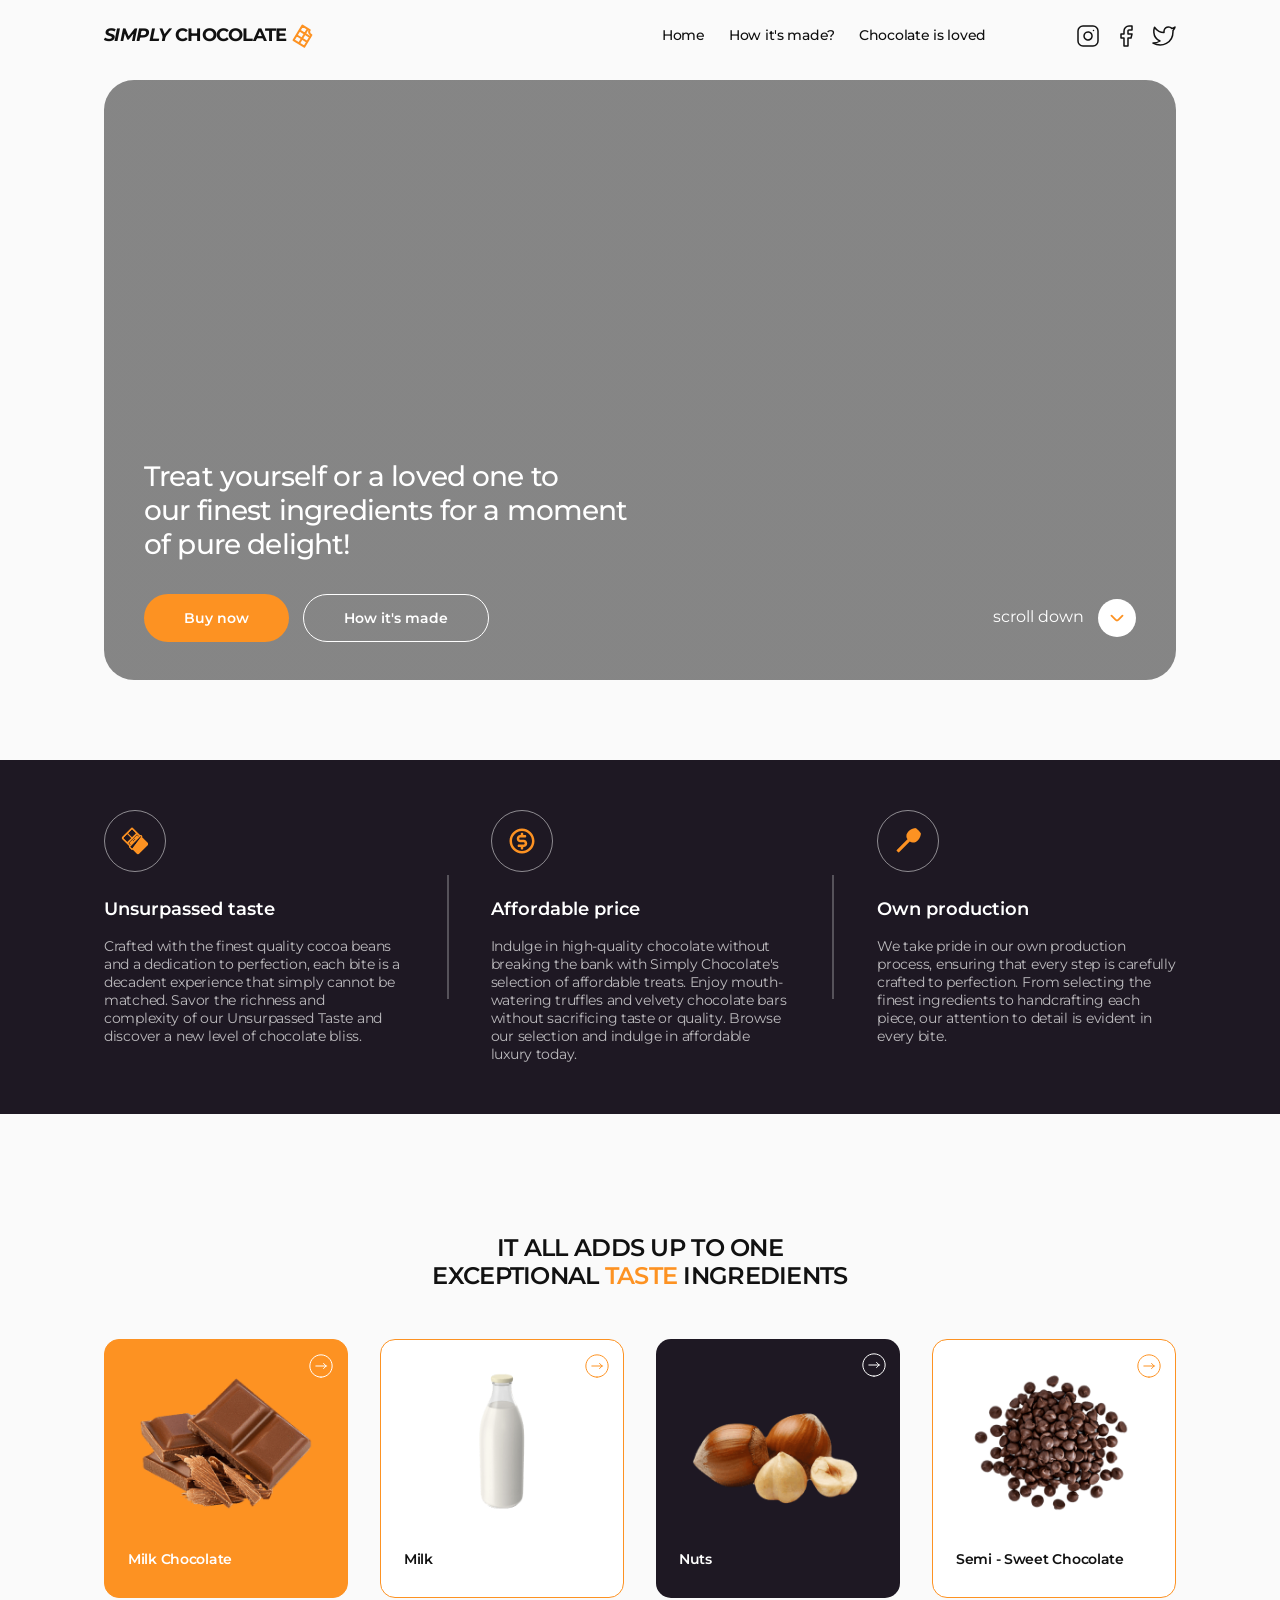
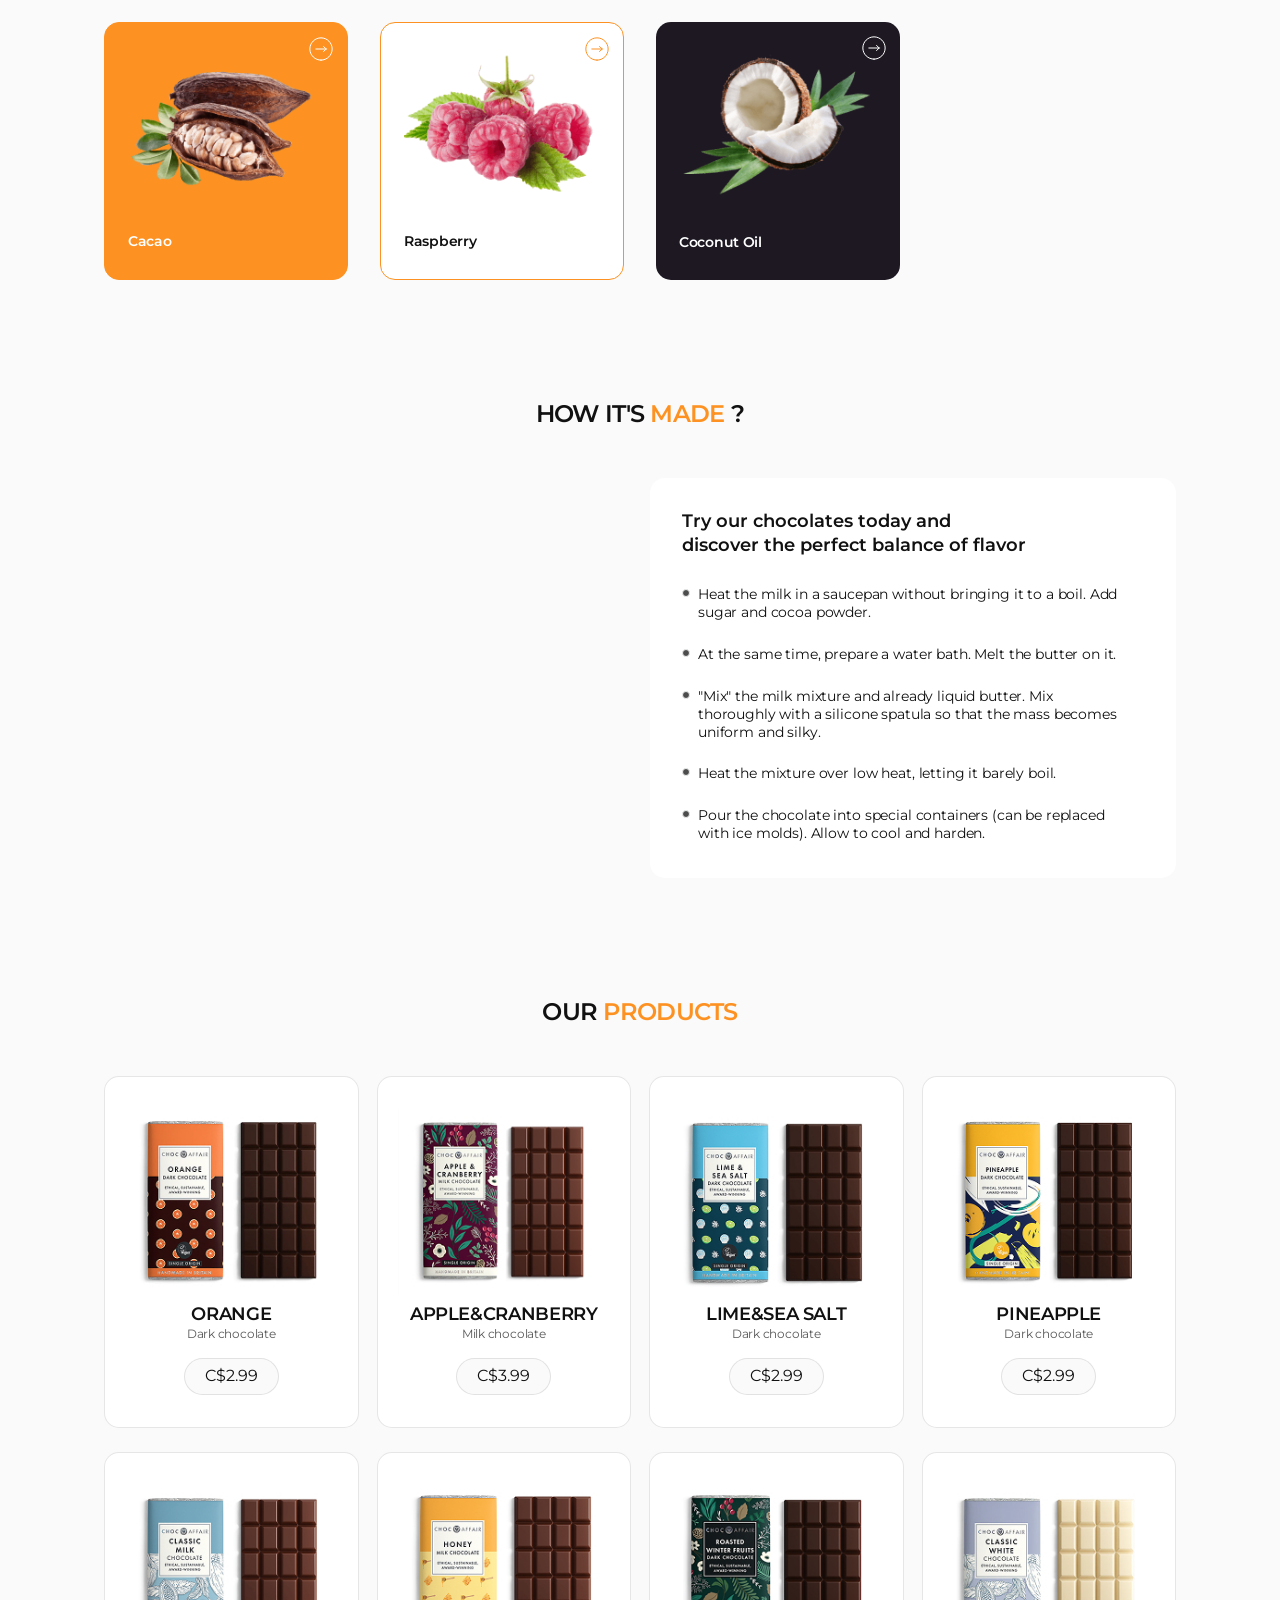
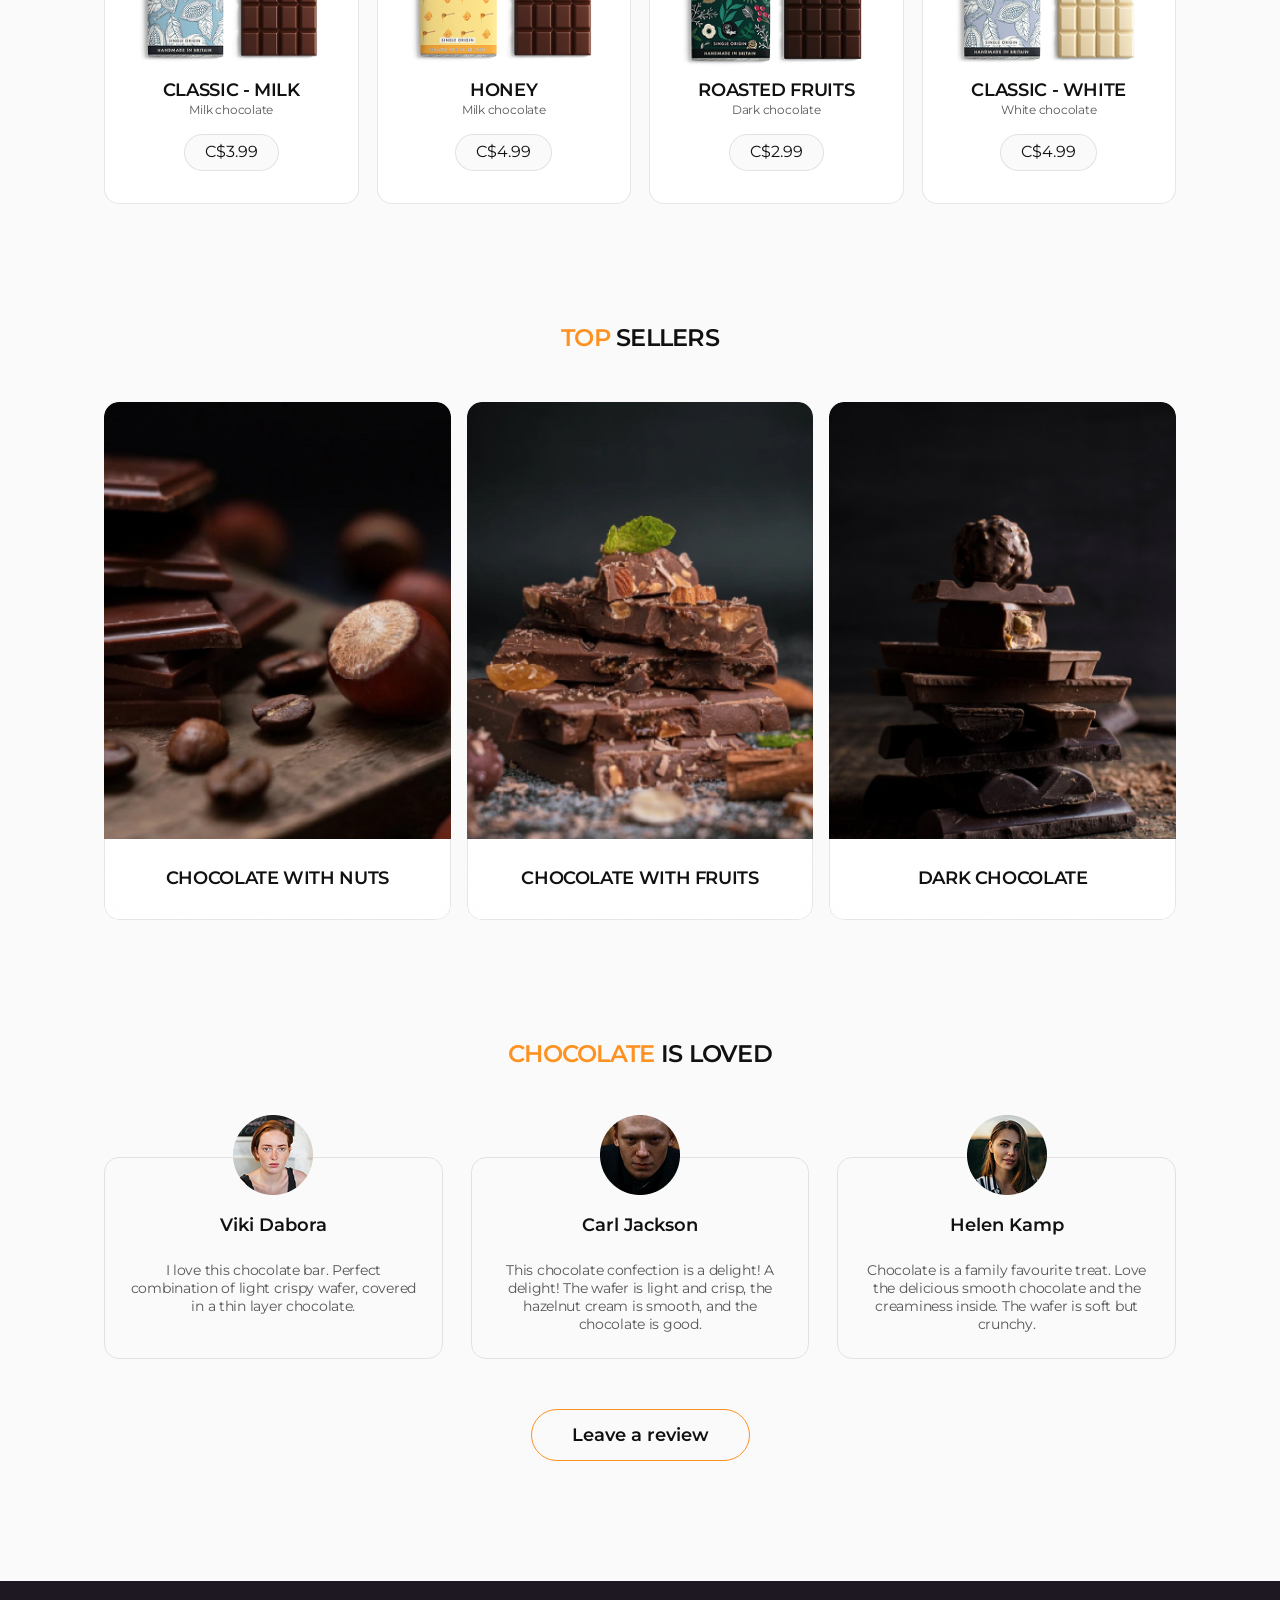
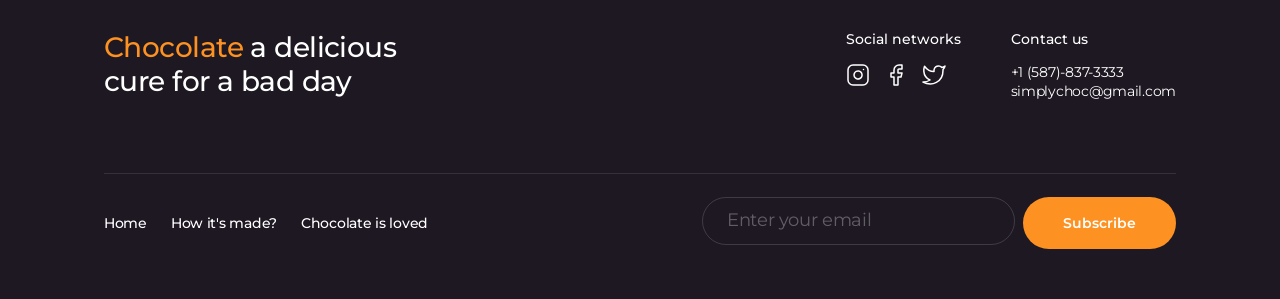
==== index.html @ 99c03823 "upd" ====
<!DOCTYPE html>
<html lang="en">
  <head>
    <meta charset="UTF-8" />
    <meta name="viewport" content="width=device-width, initial-scale=1.0" />
    <title>Simply Chocolate</title>

    <link rel="icon" href="./img/icons/logo.svg" />

    <!--? Google Fonts -->
    <link rel="preconnect" href="https://fonts.googleapis.com" />
    <link rel="preconnect" href="https://fonts.gstatic.com" crossorigin />
    <link
      href="https://fonts.googleapis.com/css2?family=Montserrat:ital,wght@0,100..900;1,100..900&display=swap"
      rel="stylesheet"
    />

    <!--? Modern Normalize -->
    <link
      rel="stylesheet"
      href="https://cdnjs.cloudflare.com/ajax/libs/modern-normalize/3.0.1/modern-normalize.min.css"
    />

    <!--? My Styles -->
    <link rel="stylesheet" href="./src/css/style.css" />
  </head>
  <body>
    <!--! HEADER SECTION -->
    <header class="page-header container">
      <a href="index.html" class="logo">
        <i>Simply</i> Chocolate
        <svg class="logo-icon">
          <use href="./src/img/icons/sprite.svg#icon-chocolate-logo"></use>
        </svg>
      </a>

      <div class="header-nav-container">
        <nav class="main-nav">
          <ul class="menu">
            <li class="menu-item">
              <a href="index.html">Home</a>
            </li>
            <li class="menu-item">
              <a href="#process">How it's made?</a>
            </li>
            <li class="menu-item">
              <a href="#chocolateIsLoved">Chocolate is loved</a>
            </li>
          </ul>
        </nav>

        <address>
          <ul class="social-media">
            <li>
              <a
                class="social-list-link"
                href="https://www.instagram.com/escbrk/"
                target="_blank"
              >
                <svg class="social-icon">
                  <use href="./src/img/icons/sprite.svg#icon-instagram"></use>
                </svg>
              </a>
            </li>
            <li>
              <a
                class="social-list-link"
                href="https://www.facebook.com/Escobrk"
                target="_blank"
              >
                <svg
                  class="social-icon"
                  aria-label="simply chocolate logo icon"
                >
                  <use href="./src/img/icons/sprite.svg#icon-facebook"></use>
                </svg>
              </a>
            </li>
            <li>
              <a class="social-list-link" href="#" target="_blank">
                <svg class="social-icon">
                  <use href="./src/img/icons/sprite.svg#icon-twitter"></use>
                </svg>
              </a>
            </li>
          </ul>
        </address>
      </div>
    </header>

    <main>
      <!--! HERO SECTION -->
      <section class="hero-section container">
        <div class="container">
          <h1 class="title">
            Treat yourself or a loved one to <br />
            our finest ingredients for a moment <br />
            of pure delight!
          </h1>

          <div class="btn-container">
            <div class="hero-btn-wrapper">
              <button type="button" class="hero-btn">Buy now</button>
              <a href="#process" class="hero-link-btn">How it's made</a>
            </div>

            <a href="#chocolateIsLoved" class="scroll-btn"
              >scroll down
              <svg class="hero-icon">
                <use href="./src/img/icons/sprite.svg#icon-arrow-down"></use>
              </svg>
            </a>
          </div>
        </div>
      </section>

      <!--! FEATURES SECTION -->
      <section class="features-section">
        <div class="container">
          <h2 class="visually-hidden">Our features</h2>

          <ul class="featured-list">
            <li class="features-item">
              <svg class="features-icon">
                <use href="./src/img/icons/sprite.svg#icon-chocolate-bar"></use>
              </svg>
              <h3 class="features-title">Unsurpassed taste</h3>
              <p class="features-text">
                Crafted with the finest quality cocoa beans and a dedication to
                perfection, each bite is a decadent experience that simply
                cannot be matched. Savor the richness and complexity of our
                Unsurpassed Taste and discover a new level of chocolate bliss.
              </p>
            </li>
            <li class="features-item">
              <svg class="features-icon">
                <use href="./src/img/icons/sprite.svg#icon-coin"></use>
              </svg>
              <h3 class="features-title">Affordable price</h3>
              <p class="features-text">
                Indulge in high-quality chocolate without breaking the bank with
                Simply Chocolate's selection of affordable treats. Enjoy
                mouth-watering truffles and velvety chocolate bars without
                sacrificing taste or quality. Browse our selection and indulge
                in affordable luxury today.
              </p>
            </li>
            <li class="features-item">
              <svg class="features-icon">
                <use href="./src/img/icons/sprite.svg#icon-spoon"></use>
              </svg>
              <h3 class="features-title">Own production</h3>
              <p class="features-text">
                We take pride in our own production process, ensuring that every
                step is carefully crafted to perfection. From selecting the
                finest ingredients to handcrafting each piece, our attention to
                detail is evident in every bite.
              </p>
            </li>
          </ul>
        </div>
      </section>

      <!--! INGREDIENTS SECTION -->
      <section class="ingredients-section container">
        <h2 class="ingredients-title section-title">
          It all adds up to one exceptional
          <span class="accent">taste</span>
          ingredients
        </h2>

        <ul class="ingredients-list">
          <li class="ingredients-item">
            <svg class="ingredients-icon">
              <use href="./src/img/icons/sprite.svg#icon-arrow"></use>
            </svg>
            <img
              class="ingredients-img"
              src="./src/img/ingrediends/milk-chocolate.png"
              alt="milk chocolate"
            />
            <h3 class="ingredients-list-title">Milk Chocolate</h3>

            <div class="ingredients-item-overlay">
              <h3 class="overlay-title">Milk Chocolate</h3>
              <ul class="overlay-list">
                <li class="overlay-item">chocolate</li>
                <li class="overlay-item">the benefits</li>
              </ul>
              <p class="overlay-text">
                Milk chocolate is a solid chocolate confectionery containing
                cocoa, sugar and milk. It is the most consumed type of
                chocolate. Chocolate was originally sold and consumed as a
                beverage in pre-Columbian times. Although four-fifths of all
                milk chocolate is sold in the United States and Europe.
              </p>
            </div>
          </li>
          <li class="ingredients-item">
            <svg class="ingredients-icon">
              <use href="./src/img/icons/sprite.svg#icon-arrow"></use>
            </svg>
            <img
              class="ingredients-img"
              src="./src/img/ingrediends/milk.png"
              alt="milk"
            />
            <h3 class="ingredients-list-title">Milk</h3>

            <div class="ingredients-item-overlay">
              <h3 class="overlay-title">Milk</h3>
              <ul class="overlay-list">
                <li class="overlay-item">milk</li>
                <li class="overlay-item">the benefits</li>
              </ul>
              <p class="overlay-text">
                Milk is a white liquid food produced by the mammary glands of
                mammals. It is the primary source of nutrition for young mammals
                (including breastfed human infants) before they are able to
                digest solid food.Early-lactation milk, which is called
                colostrum, contains antibodies that strengthen the immune
                system.
              </p>
            </div>
          </li>
          <li class="ingredients-item">
            <svg class="ingredients-icon">
              <use href="./src/img/icons/sprite.svg#icon-arrow"></use>
            </svg>
            <img
              class="ingredients-img"
              src="./src/img/ingrediends/nuts.png"
              alt="nuts"
            />
            <h3 class="ingredients-list-title">Nuts</h3>

            <div class="ingredients-item-overlay">
              <h3 class="overlay-title">Nuts</h3>
              <ul class="overlay-list">
                <li class="overlay-item">nuts</li>
                <li class="overlay-item">the benefits</li>
              </ul>
              <p class="overlay-text">
                Almonds, pistachios, and walnuts are some types of nuts that
                contain healthy nutrients. When eaten as part of a
                nutrient-dense diet, these 9 nuts may offer benefits such as
                reducing your risk of heart disease. They’re a good source of
                fiber, healthy fats, and plant protein. Plus, they’re great on
                their own.
              </p>
            </div>
          </li>
          <li class="ingredients-item">
            <svg class="ingredients-icon">
              <use href="./src/img/icons/sprite.svg#icon-arrow"></use>
            </svg>
            <img
              class="ingredients-img"
              src="./src/img/ingrediends/semi-sweet-chocolate.png"
              alt="semi-sweet chocolate"
            />
            <h3 class="ingredients-list-title">Semi - Sweet Chocolate</h3>

            <div class="ingredients-item-overlay">
              <h3 class="overlay-title">Semi - Sweet Chocolate</h3>
              <ul class="overlay-list">
                <li class="overlay-item">sweet chocolate</li>
                <li class="overlay-item">the benefits</li>
              </ul>
              <p class="overlay-text">
                Semi-sweet chocolate has a cocoa solid content of 35 to 65%. One
                of the best ways to gain an understanding of this type of
                chocolate is to compare it to a different type of chocolate.
                Semisweet is darker than milk chocolate. In a taste comparison,
                it has a slightly bitter taste whereas milk chocolate is sweeter
                and more mellow.
              </p>
            </div>
          </li>
          <li class="ingredients-item">
            <svg class="ingredients-icon">
              <use href="./src/img/icons/sprite.svg#icon-arrow"></use>
            </svg>
            <img
              class="ingredients-img"
              src="./src/img/ingrediends/cacao.png"
              alt="cacao"
            />
            <h3 class="ingredients-list-title">Cacao</h3>

            <div class="ingredients-item-overlay">
              <h3 class="overlay-title">Cacao</h3>
              <ul class="overlay-list">
                <li class="overlay-item">cacao</li>
                <li class="overlay-item">the benefits</li>
              </ul>
              <p class="overlay-text">
                Cocoa is a natural product obtained from the fruits of the cocoa
                tree (Theobroma cacao). This tropical fruit contains beans, from
                which cocoa mass, cocoa powder and chocolate are made. The
                history of the use of cocoa goes back to ancient times. Already
                in ancient Mesoamerica, the Mayan and Aztec civilizations used
                cocoa in their culture and rituals
              </p>
            </div>
          </li>
          <li class="ingredients-item">
            <svg class="ingredients-icon">
              <use href="./src/img/icons/sprite.svg#icon-arrow"></use>
            </svg>
            <img
              class="ingredients-img"
              src="./src/img/ingrediends/raspberry.png"
              alt="raspberry"
            />
            <h3 class="ingredients-list-title">Raspberry</h3>

            <div class="ingredients-item-overlay">
              <h3 class="overlay-title">Raspberry</h3>
              <ul class="overlay-list">
                <li class="overlay-item">raspberry</li>
                <li class="overlay-item">the benefits</li>
              </ul>
              <p class="overlay-text">
                Raspberry is a tasty and aromatic berry plant that is popular
                all over the world. It belongs to the pink family and grows in
                many regions, including North America, Europe and Asia.
                Raspberries have many varieties and color variations, from red
                to yellow and black.
              </p>
            </div>
          </li>
          <li class="ingredients-item">
            <svg class="ingredients-icon">
              <use href="./src/img/icons/sprite.svg#icon-arrow"></use>
            </svg>
            <img
              class="ingredients-img"
              src="./src/img/ingrediends/coconut-oil.png"
              alt="coconut oil"
            />
            <h3 class="ingredients-list-title">Coconut Oil</h3>

            <div class="ingredients-item-overlay">
              <h3 class="overlay-title">Coconut Oil</h3>
              <ul class="overlay-list">
                <li class="overlay-item">coconut oil</li>
                <li class="overlay-item">the benefits</li>
              </ul>
              <p class="overlay-text">
                Coconut oil is a vegetable oil obtained from the pulp of the
                fruit of the coconut palm (Cocos nucifera). It is widely used in
                cooking, cosmetics and medicine, thanks to its numerous useful
                properties. Coconut oil is a source of saturated fats,
                especially medium-chain fatty acids, such as lauric acid.
              </p>
            </div>
          </li>
        </ul>
      </section>

      <!--! PROCESS SECTION -->
      <section id="process" class="process-section container">
        <h2 class="section-title">
          How it's
          <span class="accent">made</span>
          ?
        </h2>

        <div class="wrapper">
          <iframe
            class="wrapper-element"
            src="https://www.youtube.com/embed/hamUrh8dl7o?si=6hHMDr9dNvWp190o"
            title="YouTube video player"
            frameborder="0"
            allow="accelerometer; autoplay; clipboard-write; encrypted-media; gyroscope; picture-in-picture; web-share"
            referrerpolicy="strict-origin-when-cross-origin"
            allowfullscreen
          ></iframe>
          <div class="wrapper-element">
            <h3 class="wrapper-title">
              Try our chocolates today and discover the perfect balance of
              flavor
            </h3>

            <ul class="wrapper-list">
              <li class="wrapper-item">
                Heat the milk in a saucepan without bringing it to a boil. Add
                sugar and cocoa powder.
              </li>
              <li class="wrapper-item">
                At the same time, prepare a water bath. Melt the butter on it.
              </li>
              <li class="wrapper-item">
                "Mix" the milk mixture and already liquid butter. Mix thoroughly
                with a silicone spatula so that the mass becomes uniform and
                silky.
              </li>
              <li class="wrapper-item">
                Heat the mixture over low heat, letting it barely boil.
              </li>
              <li class="wrapper-item">
                Pour the chocolate into special containers (can be replaced with
                ice molds). Allow to cool and harden.
              </li>
            </ul>
          </div>
        </div>
      </section>

      <!--! PRODUCTS SECTION -->
      <section class="products-section container">
        <h2 class="section-title">
          Our
          <span class="accent">products</span>
        </h2>

        <ul class="products-list">
          <li class="products-item">
            <img
              loading="lazy"
              src="./src/img/products/orange.jpg"
              alt="Orange"
              class="products-img"
            />
            <h3 class="products-title">Orange</h3>
            <span>Dark chocolate</span>
            <p class="products-price">C&dollar;2.99</p>
          </li>
          <li class="products-item">
            <img
              loading="lazy"
              src="./src/img/products/apple-cranberry.jpg"
              alt="Apple&Cranberry"
              class="products-img"
            />
            <h3 class="products-title">Apple&Cranberry</h3>
            <span>Milk chocolate</span>
            <p class="products-price">C&dollar;3.99</p>
          </li>
          <li class="products-item">
            <img
              loading="lazy"
              src="./src/img/products/lime-sea-salt.jpg"
              alt="Lime&Sea Salt"
              class="products-img"
            />
            <h3 class="products-title">Lime&Sea Salt</h3>
            <span>Dark chocolate</span>
            <p class="products-price">C&dollar;2.99</p>
          </li>
          <li class="products-item">
            <img
              loading="lazy"
              src="./src/img/products/pineapple.jpg"
              alt="Pineapple"
              class="products-img"
            />
            <h3 class="products-title">Pineapple</h3>
            <span>Dark chocolate</span>
            <p class="products-price">C&dollar;2.99</p>
          </li>
          <li class="products-item">
            <img
              loading="lazy"
              src="./src/img/products/classic-milk.jpg"
              alt="Classic - Milk"
              class="products-img"
            />
            <h3 class="products-title">Classic - Milk</h3>
            <span>Milk chocolate</span>
            <p class="products-price">C&dollar;3.99</p>
          </li>
          <li class="products-item">
            <img
              loading="lazy"
              src="./src/img/products/honey.jpg"
              alt="Honey"
              class="products-img"
            />
            <h3 class="products-title">Honey</h3>
            <span>Milk chocolate</span>
            <p class="products-price">C&dollar;4.99</p>
          </li>
          <li class="products-item">
            <img
              loading="lazy"
              src="./src/img/products/roasted-fruits.jpg"
              alt="Roasted Fruits"
              class="products-img"
            />
            <h3 class="products-title">Roasted Fruits</h3>
            <span>Dark chocolate</span>
            <p class="products-price">C&dollar;2.99</p>
          </li>
          <li class="products-item">
            <img
              loading="lazy"
              src="./src/img/products/classic-white.jpg"
              alt="Classic - White"
              class="products-img"
            />
            <h3 class="products-title">Classic - White</h3>
            <span>White chocolate</span>
            <p class="products-price">C&dollar;4.99</p>
          </li>
        </ul>
      </section>

      <!--! SELLERS SECTION -->
      <section class="sellers-section container">
        <h2 class="section-title"><span class="accent">Top</span> Sellers</h2>

        <ul class="sellers-list">
          <li class="sellers-item">
            <div class="sellers-img-wrapper">
              <img
                loading="lazy"
                src="./src/img/top_sellers/chocolate_with_nuts.jpg"
                alt=""
                class="sellers-img"
              />
              <p class="sellers-description">
                Chocolate with nuts is a delectable combination that brings
                together the smoothness of chocolate and the crunchiness of
                nuts. Whether it's milk chocolate, dark chocolate, or white
                chocolate, the addition of nuts adds a whole new dimension of
                flavor and texture.
              </p>
            </div>
            <h3 class="sellers-title">Chocolate with nuts</h3>
          </li>
          <li class="sellers-item">
            <div class="sellers-img-wrapper">
              <img
                loading="lazy"
                src="./src/img/top_sellers/chocolate_with_fruits.jpg"
                alt=""
                class="sellers-img"
              />
              <p class="sellers-description">
                Chocolate with fruit is an unbeatable combination of two of the
                tastiest things in the world. This dessert combines delicate and
                aromatic chocolate with fresh and juicy fruits, creating a true
                poetry of taste.
              </p>
            </div>
            <h3 class="sellers-title">Chocolate with fruits</h3>
          </li>
          <li class="sellers-item">
            <div class="sellers-img-wrapper">
              <img
                loading="lazy"
                src="./src/img/top_sellers/dark_chocolate.jpg"
                alt=""
                class="sellers-img"
              />
              <p class="sellers-description">
                Dark chocolate is a rich and indulgent treat that is beloved by
                many chocolate enthusiasts. It is made from cocoa beans, which
                are roasted, ground, and then processed to produce chocolate
                liquor. Dark chocolate contains a higher percentage of cocoa
                solids compared to milk chocolate.
              </p>
            </div>
            <h3 class="sellers-title">Dark chocolate</h3>
          </li>
        </ul>
      </section>

      <!--! COMMENTS SECTION -->
      <section id="chocolateIsLoved" class="container">
        <h2 class="section-title">
          <span class="accent">chocolate</span>
          is loved
        </h2>

        <ul class="comments-list">
          <li class="comments-item">
            <img
              class="comments-photo"
              src="./src/img/employees/viki.png"
              alt="Viki Dabora"
            />
            <h3 class="comments-title">Viki Dabora</h3>
            <p class="comments-text">
              I love this chocolate bar. Perfect combination of light crispy
              wafer, covered in a thin layer chocolate.
            </p>
          </li>
          <li class="comments-item">
            <img
              class="comments-photo"
              src="./src/img/employees/carl.png"
              alt="Carl"
            />
            <h3 class="comments-title">Carl Jackson</h3>
            <p class="comments-text">
              This chocolate confection is a delight! A delight! The wafer is
              light and crisp, the hazelnut cream is smooth, and the chocolate
              is good.
            </p>
          </li>
          <li class="comments-item">
            <img
              class="comments-photo"
              src="./src/img/employees/helen.png"
              alt="Helen"
            />
            <h3 class="comments-title">Helen Kamp</h3>
            <p class="comments-text">
              Chocolate is a family favourite treat. Love the delicious smooth
              chocolate and the creaminess inside. The wafer is soft but
              crunchy.
            </p>
          </li>
        </ul>

        <button type="button" class="comments-btn">Leave a review</button>
      </section>
    </main>

    <!--! FOOTER -->
    <footer>
      <div class="container">
        <div class="footer-info">
          <h2 class="footer-title">
            <span class="accent">Chocolate</span>
            a delicious cure for a bad day
          </h2>

          <div class="footer-social">
            <div>
              <h3 class="footer-subtitle">Social networks</h3>
              <ul class="footer-list">
                <li class="footer-item">
                  <a
                    href="https://www.instagram.com/escbrk/"
                    target="_blank"
                    class="social-list-link"
                  >
                    <svg class="social-icon">
                      <use
                        href="./src/img/icons/sprite.svg#icon-instagram"
                      ></use>
                    </svg>
                  </a>
                </li>
                <li class="footer-item">
                  <a
                    href="https://www.facebook.com/Escobrk"
                    target="_blank"
                    class="social-list-link"
                  >
                    <svg class="social-icon">
                      <use
                        href="./src/img/icons/sprite.svg#icon-facebook"
                      ></use>
                    </svg>
                  </a>
                </li>
                <li class="footer-item">
                  <a href="#" target="_blank" class="social-list-link">
                    <svg class="social-icon">
                      <use href="./src/img/icons/sprite.svg#icon-twitter"></use>
                    </svg>
                  </a>
                </li>
              </ul>
            </div>

            <div>
              <h3 class="footer-subtitle">Contact us</h3>
              <address>
                <ul class="contact-list">
                  <li class="contact-item">
                    <a class="contact-link" href="tel:+15878373333">+1 (587)-837-3333</a>
                  </li>
                  <li class="contact-item">
                    <a class="contact-link" href="mailto:simplychoc@gmail.com"
                      >simplychoc@gmail.com</a
                    >
                  </li>
                </ul>
              </address>
            </div>
          </div>
        </div>

        <div class="footer-nav">
          <nav>
            <ul class="footer-nav-list">
              <li>
                <a class="footer-nav-link" href="/">Home</a>
              </li>
              <li>
                <a class="footer-nav-link" href="#process">How it's made?</a>
              </li>
              <li>
                <a class="footer-nav-link" href="#chocolateIsLoved">Chocolate is loved</a>
              </li>
            </ul>
          </nav>

          <form class="footer-form">
            <label for="footer-email">
              <input
                class="footer-input"
                type="email"
                id="footer-email"
                placeholder="Enter your email"
              />
            </label>
            <button class="form-btn" type="button">Subscribe</button>
          </form>
        </div>
      </div>
    </footer>

    <div class="modal-overlay">
      <div class="modal">
        <button
          type="button"
          class="modal-close-btn"
          aria-label="modal close button"
        >
          <svg width="28" height="28">
            <use href="./src/img/icons/sprite.svg#icon-x-close"></use>
          </svg>
        </button>

        <h2 class="modal-title">
          Leave a review about <span class="accent">our chocolate</span>
        </h2>

        <form class="review-form">
          <div class="form-input-wrapper">
            <label class="modal-form-label" for="name">Name</label>
            <input
              type="text"
              id="name"
              required
              placeholder="Mike Jackson"
              class="modal-form-input"
            />
            <svg class="form-input-icon">
              <use href="./src/img/icons/sprite.svg#icon-user"></use>
            </svg>
          </div>

          <div class="form-input-wrapper">
            <label class="modal-form-label" for="email">Email</label>

            <input
              type="email"
              id="email"
              required
              placeholder="example@mail.com"
              class="modal-form-input"
            />
            <svg class="form-input-icon">
              <use href="./src/img/icons/sprite.svg#icon-mail"></use>
            </svg>
          </div>

          <div class="form-input-wrapper">
            <label class="modal-form-label" for="phone_number"
              >Phone number</label
            >
            <input
              type="tel"
              id="phone_number"
              required
              pattern="[0-9]{3}[0-9]{3}[0-9]{4}"
              placeholder="123-456-7890"
              class="modal-form-input"
            />
            <svg class="form-input-icon">
              <use href="./src/img/icons/sprite.svg#icon-phone"></use>
            </svg>
          </div>

          <label class="modal-form-label" for="review">Comment</label>
          <textarea
            class="modal-form-textarea"
            name="review"
            id="review"
            placeholder="Enter text"
          ></textarea>

          <div class="checkbox-wrapper">
            <input
              type="checkbox"
              name="policy"
              id="policy"
              class="modal-form-input policy-checkbox"
              required
            />
            <label for="policy" class="custom-checkbox modal-form-label"
              >I accept the terms and conditions of the
              <a href="#" class="accent">Privacy Policy</a></label
            >
          </div>

          <button type="submit" class="send-form-btn">Send</button>
        </form>
      </div>
    </div>

    <script src="./script.js"></script>
  </body>
</html>
---- src/css/style.css ----
@import url(./variables.css);
@import url(./base.css);
@import url(./header.css);
@import url(./hero.css);
@import url(./feature.css);
@import url(./ingredients.css);
@import url(./process.css);
@import url(./products.css);
@import url(./sellers.css);
@import url(./comments.css);
@import url(./footer.css);
@import url(./modal.css);
@import url(./modal-form.css);
@import url(./hover_focus.css);
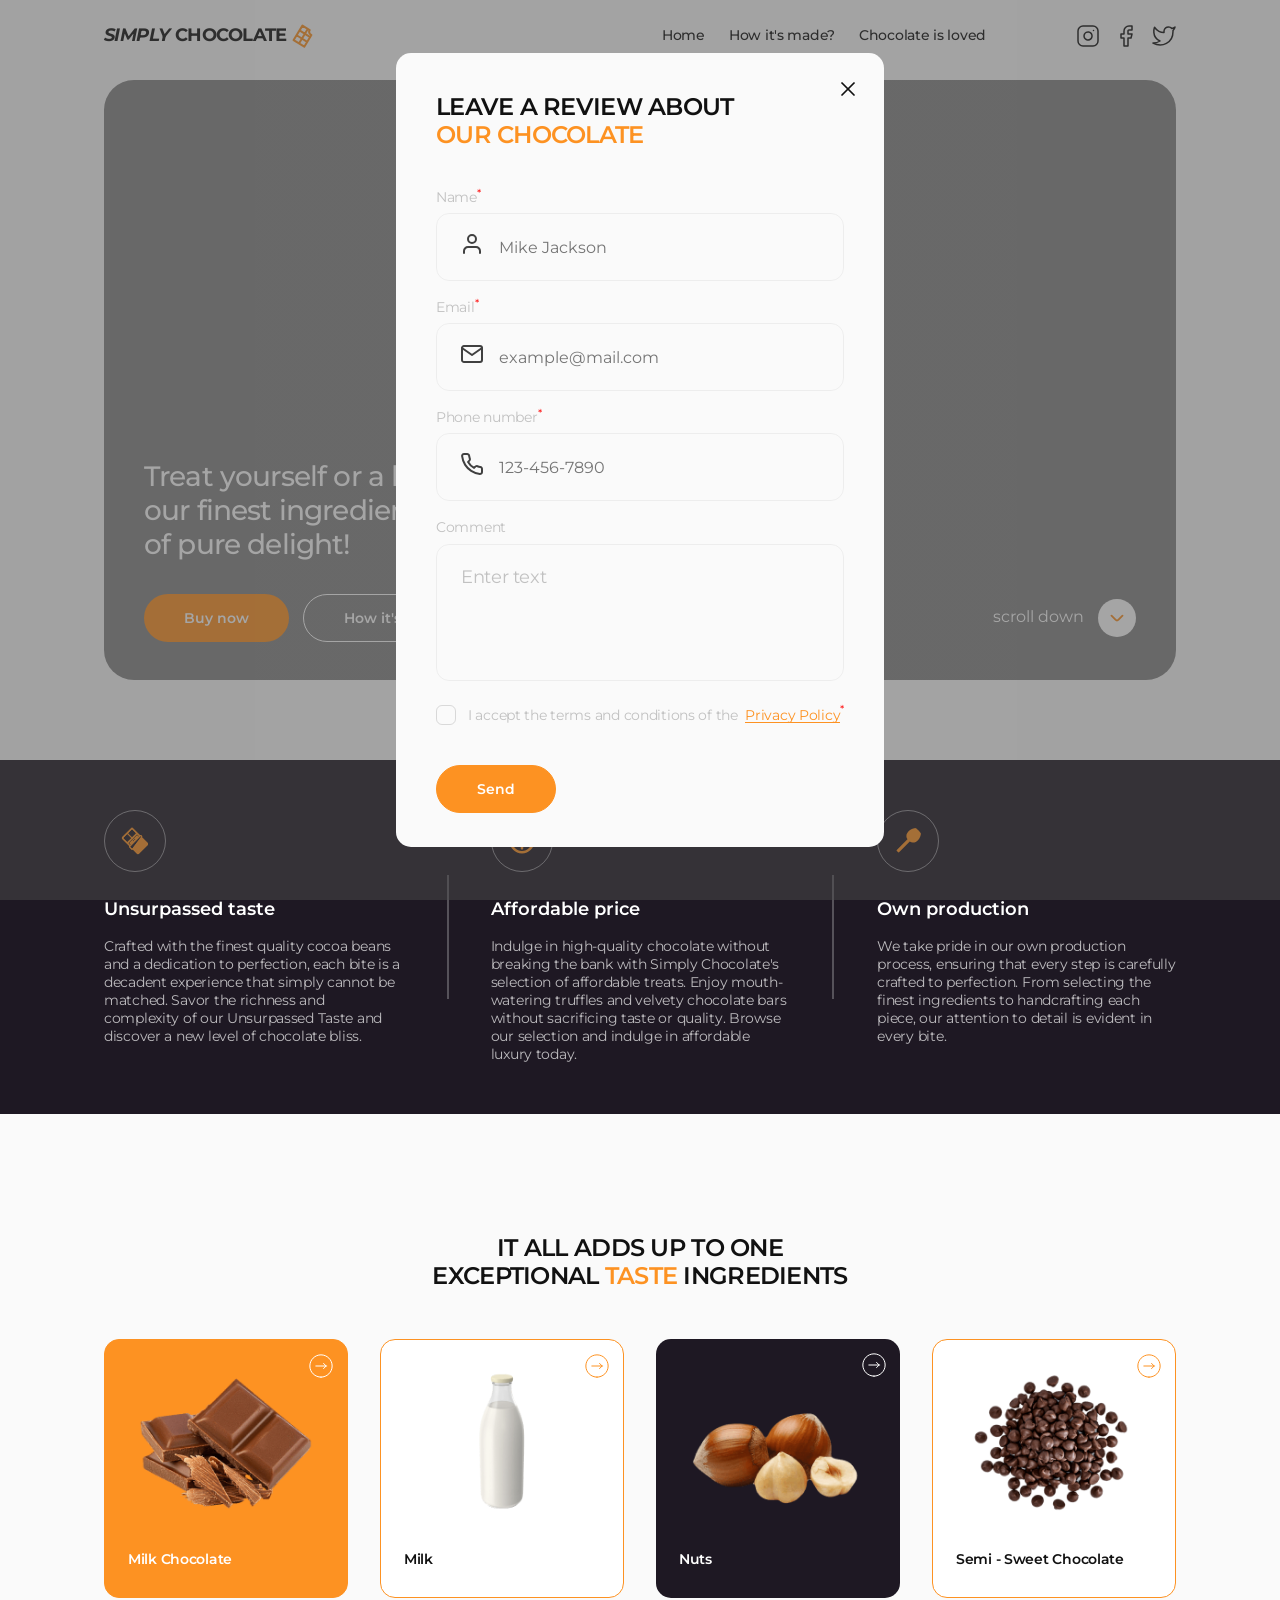
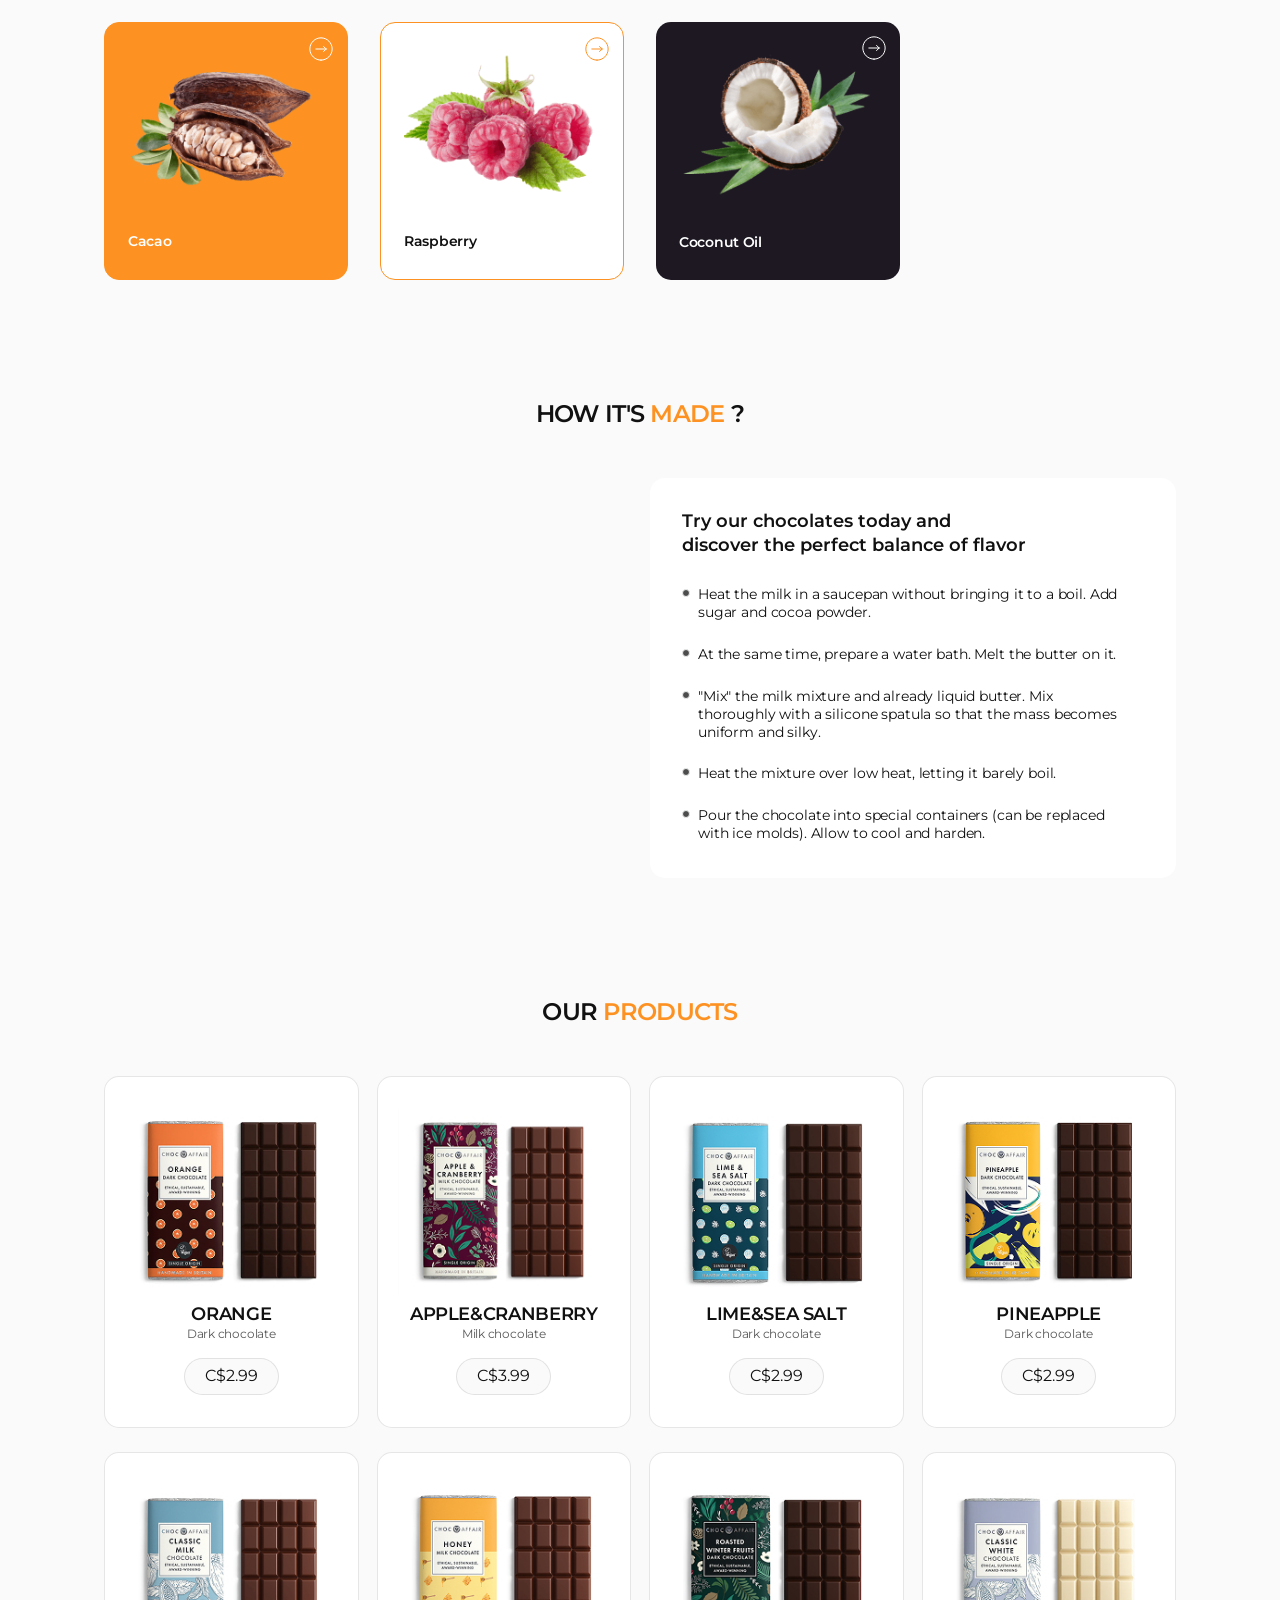
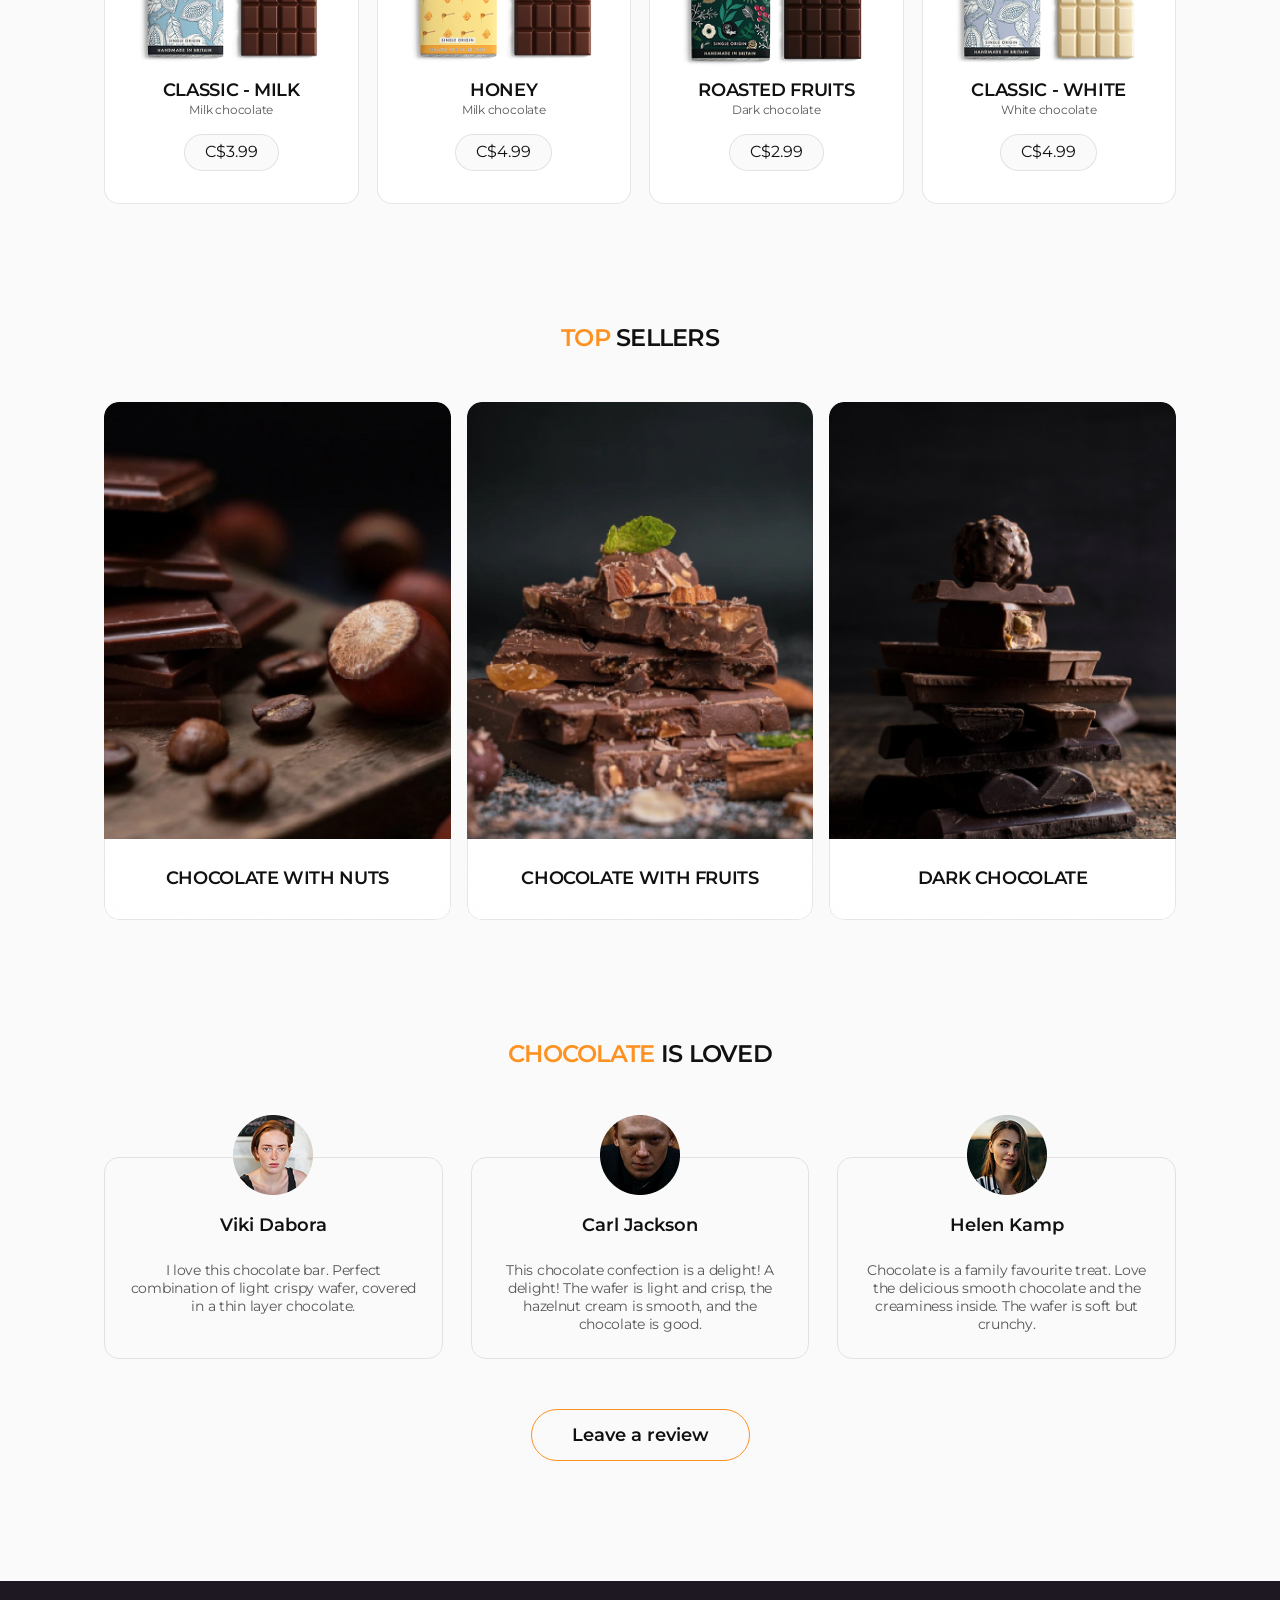
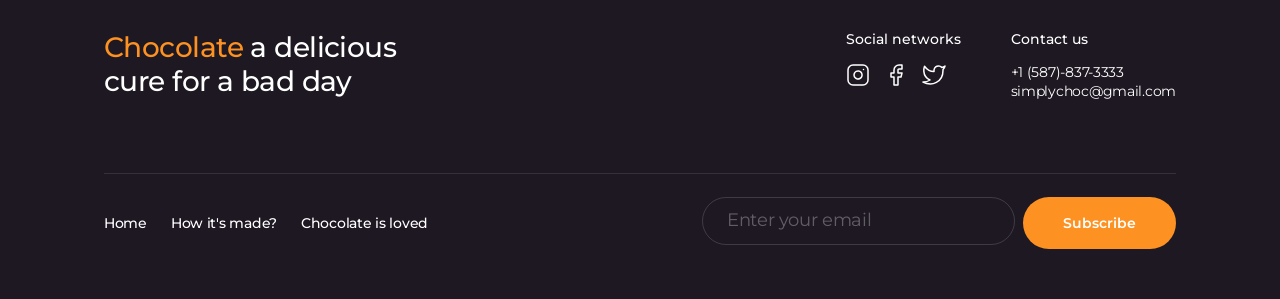
==== commit f3d07105: "upd" ====
--- a/index.html
+++ b/index.html
@@ -674,7 +674,9 @@
               <address>
                 <ul class="contact-list">
                   <li class="contact-item">
-                    <a class="contact-link" href="tel:+15878373333">+1 (587)-837-3333</a>
+                    <a class="contact-link" href="tel:+15878373333"
+                      >+1 (587)-837-3333</a
+                    >
                   </li>
                   <li class="contact-item">
                     <a class="contact-link" href="mailto:simplychoc@gmail.com"
@@ -697,7 +699,9 @@
                 <a class="footer-nav-link" href="#process">How it's made?</a>
               </li>
               <li>
-                <a class="footer-nav-link" href="#chocolateIsLoved">Chocolate is loved</a>
+                <a class="footer-nav-link" href="#chocolateIsLoved"
+                  >Chocolate is loved</a
+                >
               </li>
             </ul>
           </nav>
@@ -717,7 +721,7 @@
       </div>
     </footer>
 
-    <div class="modal-overlay">
+    <div class="modal-overlay is-open">
       <div class="modal">
         <button
           type="button"
@@ -729,76 +733,97 @@
           </svg>
         </button>
 
-        <h2 class="modal-title">
+        <p class="modal-title">
           Leave a review about <span class="accent">our chocolate</span>
-        </h2>
+        </p>
 
         <form class="review-form">
           <div class="form-input-wrapper">
-            <label class="modal-form-label" for="name">Name</label>
-            <input
-              type="text"
-              id="name"
-              required
-              placeholder="Mike Jackson"
-              class="modal-form-input"
-            />
-            <svg class="form-input-icon">
-              <use href="./src/img/icons/sprite.svg#icon-user"></use>
-            </svg>
+            <label class="modal-form-label" for="user_name"
+              >Name<sup class="required">*</sup></label
+            >
+            <div class="input-wrapper">
+              <input
+                class="modal-form-input"
+                type="text"
+                name="user_name"
+                id="user_name"
+                pattern="[a-zA-Z]+"
+                required
+                placeholder="Mike Jackson"
+              />
+              <svg class="form-input-icon">
+                <use href="./src/img/icons/sprite.svg#icon-user"></use>
+              </svg>
+            </div>
           </div>
 
           <div class="form-input-wrapper">
-            <label class="modal-form-label" for="email">Email</label>
-
-            <input
-              type="email"
-              id="email"
-              required
-              placeholder="example@mail.com"
-              class="modal-form-input"
-            />
-            <svg class="form-input-icon">
-              <use href="./src/img/icons/sprite.svg#icon-mail"></use>
-            </svg>
+            <label class="modal-form-label" for="user_email"
+              >Email<sup class="required">*</sup></label
+            >
+
+            <div class="input-wrapper">
+              <input
+                class="modal-form-input"
+                type="email"
+                name="user_email"
+                id="user_email"
+                required
+                placeholder="example@mail.com"
+              />
+              <svg class="form-input-icon">
+                <use href="./src/img/icons/sprite.svg#icon-mail"></use>
+              </svg>
+            </div>
           </div>
 
           <div class="form-input-wrapper">
-            <label class="modal-form-label" for="phone_number"
-              >Phone number</label
+            <label class="modal-form-label" for="user_phone_number"
+              >Phone number<sup class="required">*</sup></label
             >
-            <input
-              type="tel"
-              id="phone_number"
-              required
-              pattern="[0-9]{3}[0-9]{3}[0-9]{4}"
-              placeholder="123-456-7890"
-              class="modal-form-input"
-            />
-            <svg class="form-input-icon">
-              <use href="./src/img/icons/sprite.svg#icon-phone"></use>
-            </svg>
+            <div class="input-wrapper">
+              <input
+                type="tel"
+                name="user_phone_number"
+                id="user_phone_number"
+                required
+                pattern="[0-9]{3}-[0-9]{3}-[0-9]{4}"
+                title="123-456-7890"
+                placeholder="123-456-7890"
+                class="modal-form-input"
+              />
+              <svg class="form-input-icon">
+                <use href="./src/img/icons/sprite.svg#icon-phone"></use>
+              </svg>
+            </div>
           </div>
 
-          <label class="modal-form-label" for="review">Comment</label>
-          <textarea
-            class="modal-form-textarea"
-            name="review"
-            id="review"
-            placeholder="Enter text"
-          ></textarea>
+          <div class="form-input-wrapper">
+            <label class="modal-form-label" for="user_comment">Comment</label>
+            <textarea
+              class="modal-form-textarea"
+              name="user_comment"
+              id="user_comment"
+              placeholder="Enter text"
+            ></textarea>
+          </div>
 
           <div class="checkbox-wrapper">
             <input
               type="checkbox"
-              name="policy"
-              id="policy"
-              class="modal-form-input policy-checkbox"
+              name="privacy_policy"
+              id="privacy_policy"
+              class="policy-checkbox-input"
               required
-            />
-            <label for="policy" class="custom-checkbox modal-form-label"
-              >I accept the terms and conditions of the
-              <a href="#" class="accent">Privacy Policy</a></label
+              value="true"
+            />
+            <label for="privacy_policy" class="custom-checkbox modal-form-label"
+              >I accept the terms and conditions of the &nbsp;<a
+                href="#"
+                class="accent"
+                >Privacy Policy</a
+              ><sup class="required">*</sup></label
             >
           </div>
 
--- a/src/css/style.css
+++ b/src/css/style.css
@@ -1,14 +1 @@
-@import url(./variables.css);
-@import url(./base.css);
-@import url(./header.css);
-@import url(./hero.css);
-@import url(./feature.css);
-@import url(./ingredients.css);
-@import url(./process.css);
-@import url(./products.css);
-@import url(./sellers.css);
-@import url(./comments.css);
-@import url(./footer.css);
-@import url(./modal.css);
-@import url(./modal-form.css);
-@import url(./hover_focus.css);+@import url(./variables.css);@import url(./base.css);@import url(./header.css);@import url(./hero.css);@import url(./feature.css);@import url(./ingredients.css);@import url(./process.css);@import url(./products.css);@import url(./sellers.css);@import url(./comments.css);@import url(./footer.css);@import url(./modal.css);@import url(./modal-form.css);@import url(./hover_focus.css);
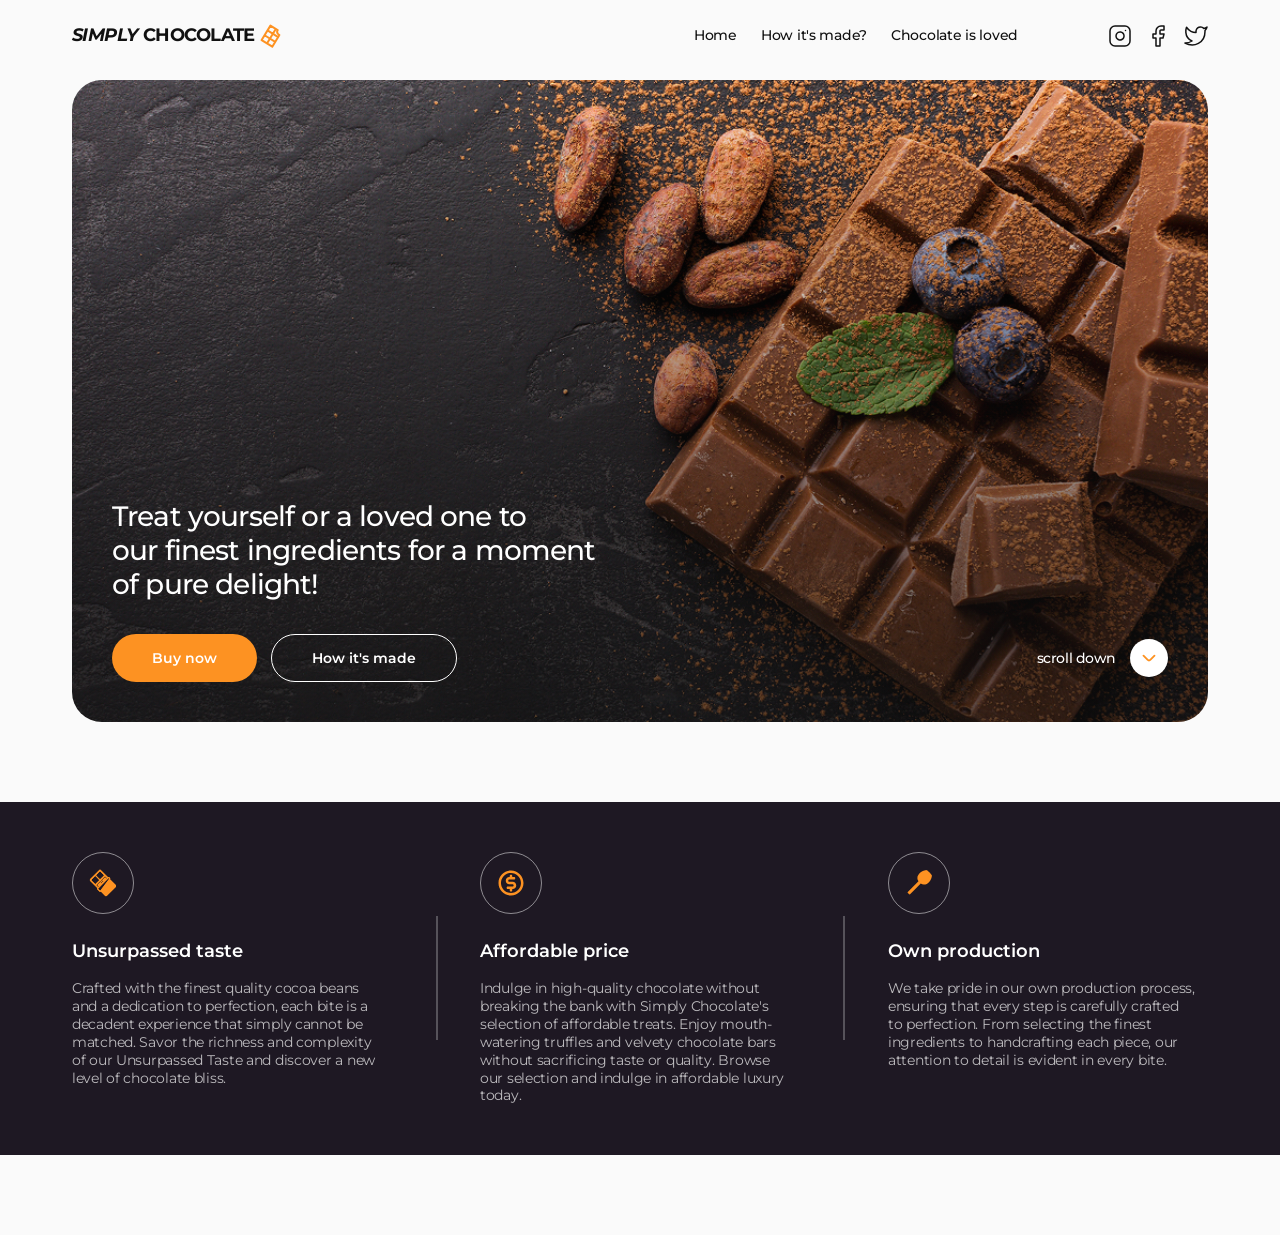
==== commit d29e5729: "upd" ====
--- a/index.html
+++ b/index.html
@@ -34,17 +34,25 @@
         </svg>
       </a>
 
+      <button class="burger-menu" type="button">
+        <svg width="28" height="28">
+          <use href="./src/img/icons/sprite.svg#icon-open-menu"></use>
+        </svg>
+      </button>
+
       <div class="header-nav-container">
         <nav class="main-nav">
           <ul class="menu">
             <li class="menu-item">
-              <a href="index.html">Home</a>
+              <a class="header-link" href="index.html">Home</a>
             </li>
             <li class="menu-item">
-              <a href="#process">How it's made?</a>
+              <a class="header-link" href="#process">How it's made?</a>
             </li>
             <li class="menu-item">
-              <a href="#chocolateIsLoved">Chocolate is loved</a>
+              <a class="header-link" href="#chocolateIsLoved"
+                >Chocolate is loved</a
+              >
             </li>
           </ul>
         </nav>
@@ -91,11 +99,11 @@
     <main>
       <!--! HERO SECTION -->
       <section class="hero-section container">
-        <div class="container">
+        <div class="hero-container">
           <h1 class="title">
-            Treat yourself or a loved one to <br />
-            our finest ingredients for a moment <br />
-            of pure delight!
+            Treat yourself or a loved one <br class="br-mobile" />
+            to <br class="br-tablet" />
+            our finest ingredients for a moment of pure delight!
           </h1>
 
           <div class="btn-container">
@@ -162,7 +170,7 @@
       </section>
 
       <!--! INGREDIENTS SECTION -->
-      <section class="ingredients-section container">
+      <!-- <section class="ingredients-section container">
         <h2 class="ingredients-title section-title">
           It all adds up to one exceptional
           <span class="accent">taste</span>
@@ -357,10 +365,10 @@
             </div>
           </li>
         </ul>
-      </section>
+      </section> -->
 
       <!--! PROCESS SECTION -->
-      <section id="process" class="process-section container">
+      <!-- <section id="process" class="process-section container">
         <h2 class="section-title">
           How it's
           <span class="accent">made</span>
@@ -406,10 +414,10 @@
             </ul>
           </div>
         </div>
-      </section>
+      </section> -->
 
       <!--! PRODUCTS SECTION -->
-      <section class="products-section container">
+      <!-- <section class="products-section container">
         <h2 class="section-title">
           Our
           <span class="accent">products</span>
@@ -505,10 +513,10 @@
             <p class="products-price">C&dollar;4.99</p>
           </li>
         </ul>
-      </section>
+      </section> -->
 
       <!--! SELLERS SECTION -->
-      <section class="sellers-section container">
+      <!-- <section class="sellers-section container">
         <h2 class="section-title"><span class="accent">Top</span> Sellers</h2>
 
         <ul class="sellers-list">
@@ -566,10 +574,10 @@
             <h3 class="sellers-title">Dark chocolate</h3>
           </li>
         </ul>
-      </section>
+      </section> -->
 
       <!--! COMMENTS SECTION -->
-      <section id="chocolateIsLoved" class="container">
+      <!-- <section id="chocolateIsLoved" class="container">
         <h2 class="section-title">
           <span class="accent">chocolate</span>
           is loved
@@ -617,11 +625,11 @@
         </ul>
 
         <button type="button" class="comments-btn">Leave a review</button>
-      </section>
+      </section> -->
     </main>
 
     <!--! FOOTER -->
-    <footer>
+    <!-- <footer>
       <div class="container">
         <div class="footer-info">
           <h2 class="footer-title">
@@ -719,9 +727,10 @@
           </form>
         </div>
       </div>
-    </footer>
-
-    <div class="modal-overlay is-open">
+    </footer> -->
+
+    <!--! MODAL -->
+    <!-- <div class="modal-overlay">
       <div class="modal">
         <button
           type="button"
@@ -830,6 +839,62 @@
           <button type="submit" class="send-form-btn">Send</button>
         </form>
       </div>
+    </div> -->
+
+    <!--! MOBILE MENU  -->
+    <div class="mobile-menu">
+      <div class="container">
+        <button class="close-mobile-menu-btn" type="button">
+          <svg>
+            <use href="./src/img/icons/sprite.svg#icon-x-close"></use>
+          </svg>
+        </button>
+
+        <nav class="main-nav-mobile">
+          <ul class="mobile-menu-list">
+            <li class="menu-item">
+              <a class="mobile-menu-link" href="index.html">Home</a>
+            </li>
+            <li class="menu-item">
+              <a class="mobile-menu-link" href="#process">How it's made?</a>
+            </li>
+            <li class="menu-item">
+              <a class="mobile-menu-link" href="#chocolateIsLoved"
+                >Chocolate is loved</a
+              >
+            </li>
+          </ul>
+        </nav>
+
+        <address>
+          <ul class="mobile-social-media">
+            <li>
+              <a href="https://www.instagram.com/escbrk/" target="_blank">
+                <svg class="social-icon">
+                  <use href="./src/img/icons/sprite.svg#icon-instagram"></use>
+                </svg>
+              </a>
+            </li>
+            <li>
+              <a href="https://www.facebook.com/Escobrk" target="_blank">
+                <svg
+                  class="social-icon"
+                  aria-label="simply chocolate logo icon"
+                >
+                  <use href="./src/img/icons/sprite.svg#icon-facebook"></use>
+                </svg>
+              </a>
+            </li>
+            <li>
+              <a href="#" target="_blank">
+                <svg class="social-icon">
+                  <use href="./src/img/icons/sprite.svg#icon-twitter"></use>
+                </svg>
+              </a>
+            </li>
+          </ul>
+        </address>
+      </div>
     </div>
 
     <script src="./script.js"></script>
--- a/src/css/style.css
+++ b/src/css/style.css
@@ -1 +1,683 @@
-@import url(./variables.css);@import url(./base.css);@import url(./header.css);@import url(./hero.css);@import url(./feature.css);@import url(./ingredients.css);@import url(./process.css);@import url(./products.css);@import url(./sellers.css);@import url(./comments.css);@import url(./footer.css);@import url(./modal.css);@import url(./modal-form.css);@import url(./hover_focus.css);+:root {
+  --dark: #111111;
+  --violet: #1e1823;
+  --gray: #4c4c4c;
+  --accent: #fd9222;
+  --light-accent: #fcf1e0;
+  --dark-white: #fafafa;
+  --white: #ffffff;
+}
+
+@import url(./ingredients.css);
+@import url(./process.css);
+@import url(./products.css);
+@import url(./sellers.css);
+@import url(./comments.css);
+@import url(./footer.css);
+@import url(./modal.css);
+
+@import url(./modal-form.css);
+
+/*! BASE STYLES */
+
+.visually-hidden {
+  position: absolute;
+  width: 1px;
+  height: 1px;
+  padding: 0;
+  margin: -1px;
+  overflow: hidden;
+  clip: rect(0 0 0 0);
+  white-space: nowrap;
+  border: 0;
+}
+
+.container {
+  padding: 0 16px;
+  width: calc(335px + (16px * 2));
+  margin-left: auto;
+  margin-right: auto;
+}
+
+.section-title {
+  text-align: center;
+  font-size: 24px;
+  font-weight: 600;
+  line-height: 1.16;
+  letter-spacing: -0.03em;
+  text-transform: uppercase;
+  margin-bottom: 50px;
+}
+
+.accent {
+  color: var(--accent);
+}
+
+h1,
+h2,
+h3,
+h4,
+h5,
+h6,
+p,
+ul {
+  margin-top: 0;
+  margin-bottom: 0;
+}
+
+body {
+  font-family: "Montserrat", sans-serif;
+  color: var(--dark);
+  background-color: var(--dark-white);
+}
+
+img {
+  display: block;
+  width: 100%;
+  max-width: 100%;
+}
+
+* {
+  scroll-behavior: smooth;
+}
+
+button {
+  cursor: pointer;
+}
+
+ul {
+  padding-left: 0;
+  list-style-type: none;
+}
+
+a {
+  text-decoration: none;
+}
+
+svg {
+  width: 20px;
+  height: 20px;
+}
+
+address {
+  font-style: normal;
+}
+
+footer,
+section:not(:first-child) {
+  margin-top: 120px;
+}
+
+section:nth-child(2) {
+  margin-top: 80px;
+}
+
+.required {
+  color: red;
+}
+
+.social-list-link {
+  display: block;
+  line-height: 0;
+}
+
+.page-header,
+.main-nav,
+.menu,
+.social-media {
+  display: flex;
+}
+
+.contact-list a:hover,
+.contact-list a:focus,
+.footer-nav-list a:hover,
+.footer-nav-list a:focus {
+  color: var(--accent);
+}
+
+.social-list-link:hover .social-icon,
+.social-list-link:focus .social-icon {
+  stroke: var(--accent);
+}
+
+/*! /BASE STYLES */
+
+/*! HEADER STYLES */
+
+.page-header {
+  justify-content: space-between;
+  align-items: center;
+  padding-top: 20px;
+  padding-bottom: 14px;
+}
+
+.logo {
+  color: var(--dark);
+  font-size: 14px;
+  font-weight: 700;
+  line-height: 1.29;
+  letter-spacing: -0.03em;
+  text-transform: uppercase;
+  display: flex;
+  align-items: center;
+  column-gap: 4px;
+  stroke: var(--accent);
+  fill: none;
+}
+
+.header-nav-container {
+  display: none;
+}
+
+.social-list-link > .social-icon {
+  fill: none;
+  stroke: var(--dark);
+  transition: stroke 300ms linear;
+}
+
+.menu {
+  column-gap: 24px;
+  align-items: center;
+}
+
+.social-media {
+  column-gap: 14px;
+}
+
+.menu-item {
+  font-size: 14px;
+  font-weight: 500;
+  line-height: 1.14;
+  letter-spacing: -0.02em;
+}
+
+.header-link {
+  color: var(--dark);
+  transition: color 300ms linear;
+}
+
+.header-link:hover,
+.header-link:focus {
+  color: var(--accent);
+}
+
+/*! /HEADER STYLES */
+
+/*! HERO STYLES */
+.hero-container {
+  background-color: var(--gray);
+  background-image: linear-gradient(
+      180deg,
+      rgba(17, 17, 17, 0),
+      rgba(17, 17, 17, 0.4)
+    ),
+    url(../img/hero/hero-mobile.jpg);
+  border-radius: 30px;
+  padding: 20px;
+  background-position: center;
+  background-size: cover;
+}
+
+@media screen and (min-resolution: 192dpi),
+  screen and (min-resolution: 2dppx),
+  screen and (min-device-pixel-ratio: 2) {
+  .hero-container {
+    background-image: linear-gradient(
+        180deg,
+        rgba(17, 17, 17, 0),
+        rgba(17, 17, 17, 0.4)
+      ),
+      url(../img/hero/hero-mobile@2x.jpg);
+  }
+}
+
+.title {
+  color: var(--white);
+  font-size: 20px;
+  font-weight: 500;
+  line-height: 1.2;
+  letter-spacing: -0.03em;
+  max-width: 484px;
+  padding-top: 375px;
+  padding-bottom: 32px;
+}
+
+.hero-link-btn,
+.hero-btn {
+  padding: 12px 28px;
+  border-radius: 100px;
+  font-size: 14px;
+  font-weight: 600;
+  line-height: normal;
+}
+
+.hero-btn {
+  border: none;
+  background-color: var(--accent);
+  color: var(--white);
+
+  transition: color 250ms linear, background-color 250ms linear;
+}
+
+.hero-link-btn {
+  background: transparent;
+  color: var(--white);
+  border: 1px solid var(--white);
+
+  transition: color 250ms linear, border 250ms linear;
+}
+
+.btn-container {
+  display: flex;
+  justify-content: space-between;
+  flex-wrap: wrap;
+}
+
+.hero-btn-wrapper {
+  display: flex;
+  column-gap: 14px;
+  margin-bottom: 32px;
+  flex-shrink: 0;
+}
+
+.scroll-btn {
+  font-size: 12px;
+  display: flex;
+  align-items: center;
+  column-gap: 14px;
+  color: var(--white);
+  font-weight: 500;
+  line-height: 1.17;
+  letter-spacing: -0.03em;
+  transition: color 250ms linear;
+}
+
+.hero-btn:hover,
+.hero-btn:focus {
+  background: var(--light-accent);
+  color: var(--accent);
+}
+
+.hero-link-btn:hover,
+.hero-link-btn:focus {
+  border-color: var(--accent);
+  color: var(--accent);
+}
+
+.scroll-btn:hover,
+.scroll-btn:focus {
+  color: var(--accent);
+}
+.scroll-btn:hover .hero-icon,
+.scroll-btn:focus .hero-icon {
+  fill: var(--white);
+  background-color: var(--accent);
+}
+
+.hero-icon {
+  width: 28px;
+  height: 28px;
+  background-color: var(--white);
+  fill: var(--accent);
+  padding: 6px;
+  border-radius: 50%;
+  transition: background-color 250ms linear, fill 250ms linear;
+}
+
+/*! /HERO STYLES */
+
+/*! FEATURES STYLES */
+
+.features-section {
+  background-color: var(--violet);
+  padding-top: 20px;
+  padding-bottom: 20px;
+}
+
+.features-text {
+  color: #ffffffb3;
+  font-size: 14px;
+  line-height: 1.28;
+  letter-spacing: -0.02em;
+  width: 308px;
+}
+
+.features-title {
+  color: var(--white);
+  font-size: 18px;
+  font-weight: 600;
+  line-height: normal;
+  margin: 22px 0 18px;
+}
+
+.features-icon {
+  width: 62px;
+  height: 62px;
+  fill: var(--accent);
+  border: 1px solid rgba(255, 255, 255, 0.5);
+  border-radius: 50%;
+  padding: 15px;
+}
+
+.features-section {
+  margin-bottom: 80px;
+}
+
+/*! /FEATURE STYLES */
+
+/** ============================================== */
+
+/*? MOBILE STYLES */
+
+@media screen and (max-width: 767px) {
+  .burger-menu {
+    stroke: var(--dark);
+    border: none;
+    background-color: transparent;
+    padding: 0;
+    line-height: 0;
+  }
+
+  .br-tablet {
+    display: none;
+  }
+
+  .close-mobile-menu-btn {
+    position: absolute;
+    top: 20px;
+    right: 20px;
+    stroke: var(--white);
+    background-color: transparent;
+    border: none;
+    line-height: 0;
+    padding: 0;
+  }
+
+  .mobile-menu {
+    position: fixed;
+    top: 0;
+    left: 0;
+    width: 100%;
+    height: 100%;
+    z-index: 1000;
+    background-color: var(--violet);
+
+    transform: translateX(100%);
+    transition: transform 300ms linear;
+  }
+
+  .mobile-menu.is-menu-open {
+    transform: translateX(0);
+  }
+
+  .mobile-menu > .container {
+    height: 100%;
+    position: relative;
+  }
+
+  .main-nav-mobile {
+    display: flex;
+    justify-content: center;
+    padding-top: 136px;
+  }
+
+  .mobile-menu-list {
+    display: flex;
+    flex-direction: column;
+    row-gap: 24px;
+  }
+
+  .mobile-menu-link {
+    color: var(--white);
+    font-size: 14px;
+    font-weight: 500;
+    line-height: 1.14;
+    letter-spacing: -0.02em;
+  }
+
+  .mobile-social-media {
+    position: absolute;
+    bottom: 20px;
+    left: 20px;
+    display: flex;
+    column-gap: 12px;
+    stroke: var(--white);
+  }
+
+  .mobile-social-media > .social-icon {
+    width: 20px;
+    height: 20px;
+  }
+
+  .features-item:not(:last-child) {
+    margin-bottom: 20px;
+  }
+}
+/*? /MOBILE STYLES */
+
+/** ============================================== */
+
+/*? TABLET STYLES */
+
+@media screen and (min-width: 768px) {
+  /*! BASE STYLES */
+
+  @media screen and (min-width: 768px) and (max-width: 1167px) {
+    section:nth-child(2) {
+      margin-top: 40px;
+    }
+  }
+
+  .container {
+    width: calc(704px + (16px * 2));
+  }
+
+  .mobile-menu,
+  .burger-menu {
+    display: none;
+  }
+
+  /*! /BASE STYLES */
+
+  /*! HEADER STYLES */
+
+  .header-nav-container {
+    display: flex;
+    column-gap: 48px;
+  }
+
+  .page-header {
+    padding-top: 24px;
+    padding-bottom: 35px;
+  }
+
+  /*! /HEADER STYLES */
+
+  /*! HERO STYLES */
+
+  .br-mobile {
+    display: none;
+  }
+
+  .hero-container {
+    background-image: linear-gradient(
+        180deg,
+        rgba(17, 17, 17, 0),
+        rgba(17, 17, 17, 0.4)
+      ),
+      url(../img/hero/hero-tablet.jpg);
+    padding: 40px;
+  }
+
+  @media screen and (min-resolution: 192dpi),
+    screen and (min-resolution: 2dppx),
+    screen and (min-device-pixel-ratio: 2) {
+    .hero-container {
+      background-image: linear-gradient(
+          180deg,
+          rgba(17, 17, 17, 0),
+          rgba(17, 17, 17, 0.4)
+        ),
+        url(../img/hero/hero-tablet@2x.jpg);
+    }
+  }
+
+  .br-tablet {
+    display: block;
+  }
+
+  .title {
+    font-size: 28px;
+    line-height: 1.21;
+    padding-top: 630px;
+  }
+
+  .hero-link-btn,
+  .hero-btn {
+    padding: 14px 40px;
+  }
+
+  .btn-container {
+    flex-wrap: nowrap;
+  }
+
+  .hero-btn-wrapper {
+    margin-bottom: 0;
+  }
+
+  .scroll-btn {
+    font-size: 14px;
+    line-height: 1.29;
+  }
+
+  .hero-icon {
+    width: 38px;
+    height: 38px;
+    padding: 8px;
+  }
+
+  /*! /HERO STYLES */
+
+  /*! FEATURES STYLES */
+
+  .features-section {
+    padding-top: 50px;
+    padding-bottom: 50px;
+  }
+
+  .featured-list {
+    display: flex;
+    flex-direction: row;
+    flex-wrap: wrap;
+    gap: 44px 88px;
+  }
+
+  .features-item {
+    width: calc((100% - 88px) / 2);
+  }
+
+  /*! /FEATURES STYLES */
+}
+
+/*? /TABLET STYLES */
+
+/** ============================================== */
+
+/*? DESKTOP STYLES */
+
+@media screen and (min-width: 1168px) {
+  /*! BASE STYLES */
+
+  .container {
+    width: calc(1136px + (16px * 2));
+  }
+
+  svg {
+    width: 24px;
+    height: 24px;
+  }
+
+  /*! /BASE STYLES */
+
+  /*! HEADER STYLES */
+
+  .header-nav-container {
+    column-gap: 90px;
+  }
+
+  .logo {
+    font-size: 18px;
+    line-height: 1.11;
+  }
+
+  .page-header {
+    padding-bottom: 32px;
+  }
+
+  /*! /HEADER STYLES */
+
+  /*! HERO STYLES */
+
+  .hero-container {
+    background-image: linear-gradient(
+        180deg,
+        rgba(17, 17, 17, 0),
+        rgba(17, 17, 17, 0.4)
+      ),
+      url(../img/hero/hero-desktop.jpg);
+  }
+
+  @media screen and (min-resolution: 192dpi),
+    screen and (min-resolution: 2dppx),
+    screen and (min-device-pixel-ratio: 2) {
+    .hero-container {
+      background-image: linear-gradient(
+          180deg,
+          rgba(17, 17, 17, 0),
+          rgba(17, 17, 17, 0.4)
+        ),
+        url(../img/hero/hero-desktop@2x.jpg);
+    }
+  }
+
+  .title {
+    padding-top: 380px;
+  }
+
+  /*! /HERO STYLES */
+
+  /*! FEATURES STYLES */
+
+  .features-item:nth-child(2)::after {
+    content: "";
+    display: block;
+    width: 1px;
+    height: 124px;
+    background: rgba(255, 255, 255, 0.5);
+    position: absolute;
+    left: -44px;
+    top: 50%;
+    transform: translate(50%, -50%);
+  }
+
+  .features-item:nth-child(2)::before {
+    content: "";
+    display: block;
+    width: 1px;
+    height: 124px;
+    background: rgba(255, 255, 255, 0.5);
+    position: absolute;
+    right: -44px;
+    top: 50%;
+    transform: translate(50%, -50%);
+  }
+
+  .features-item {
+    position: relative;
+    width: calc((100% - 176px) / 3);
+  }
+
+  /*! /FEATURES STYLES */
+}
+
+/*? /DESKTOP  STYLES */
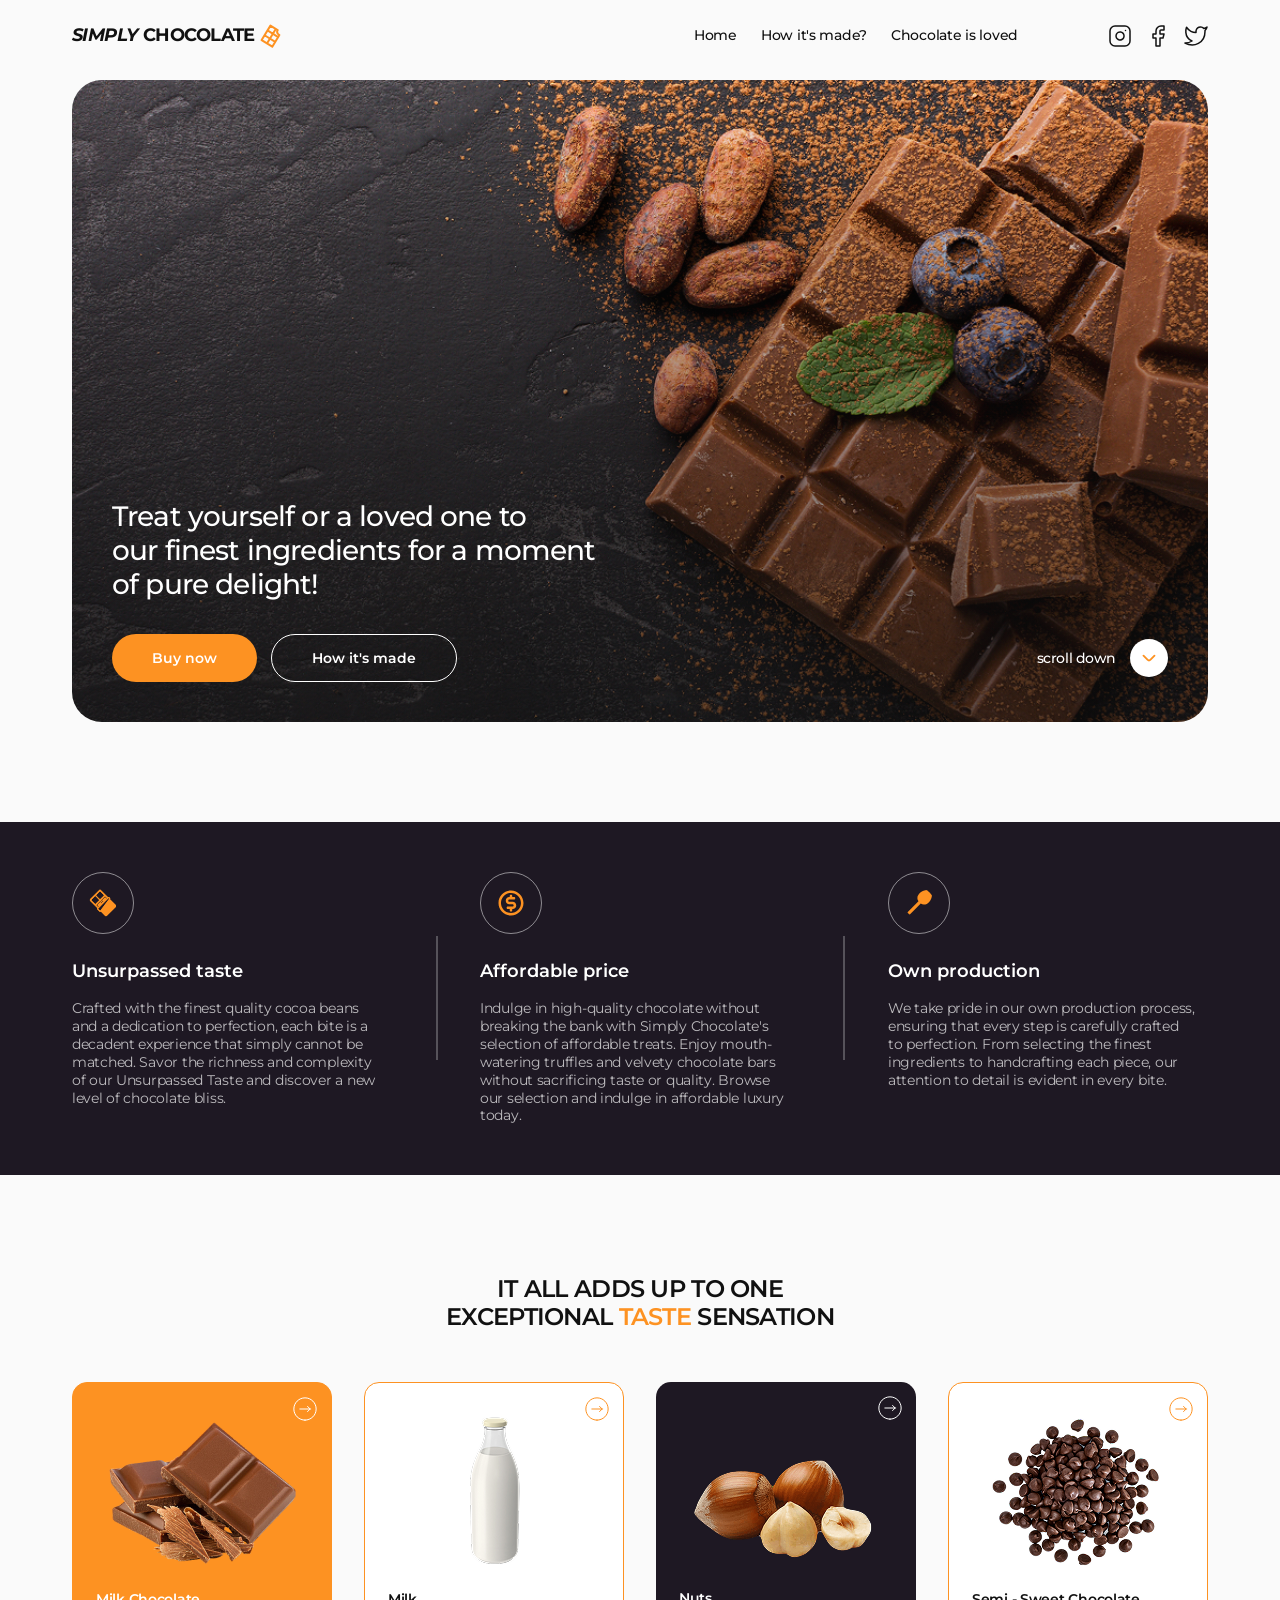
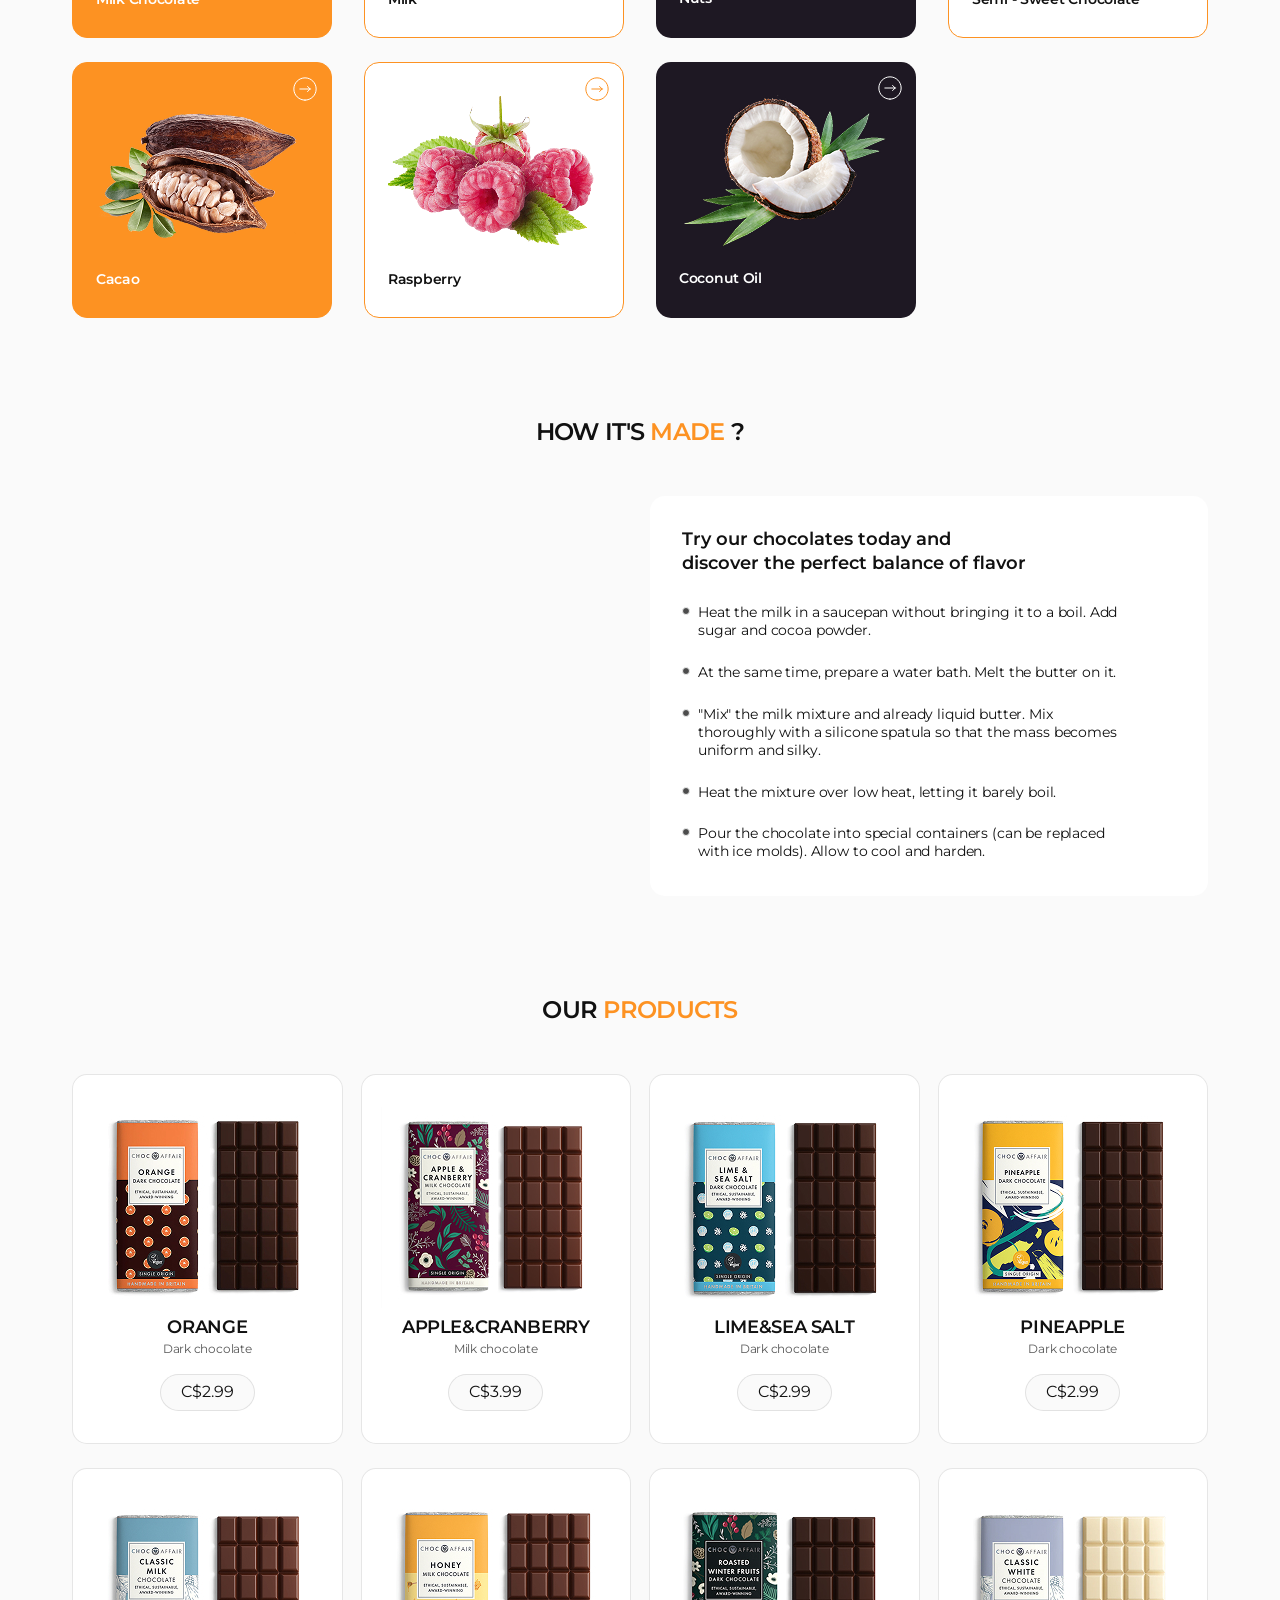
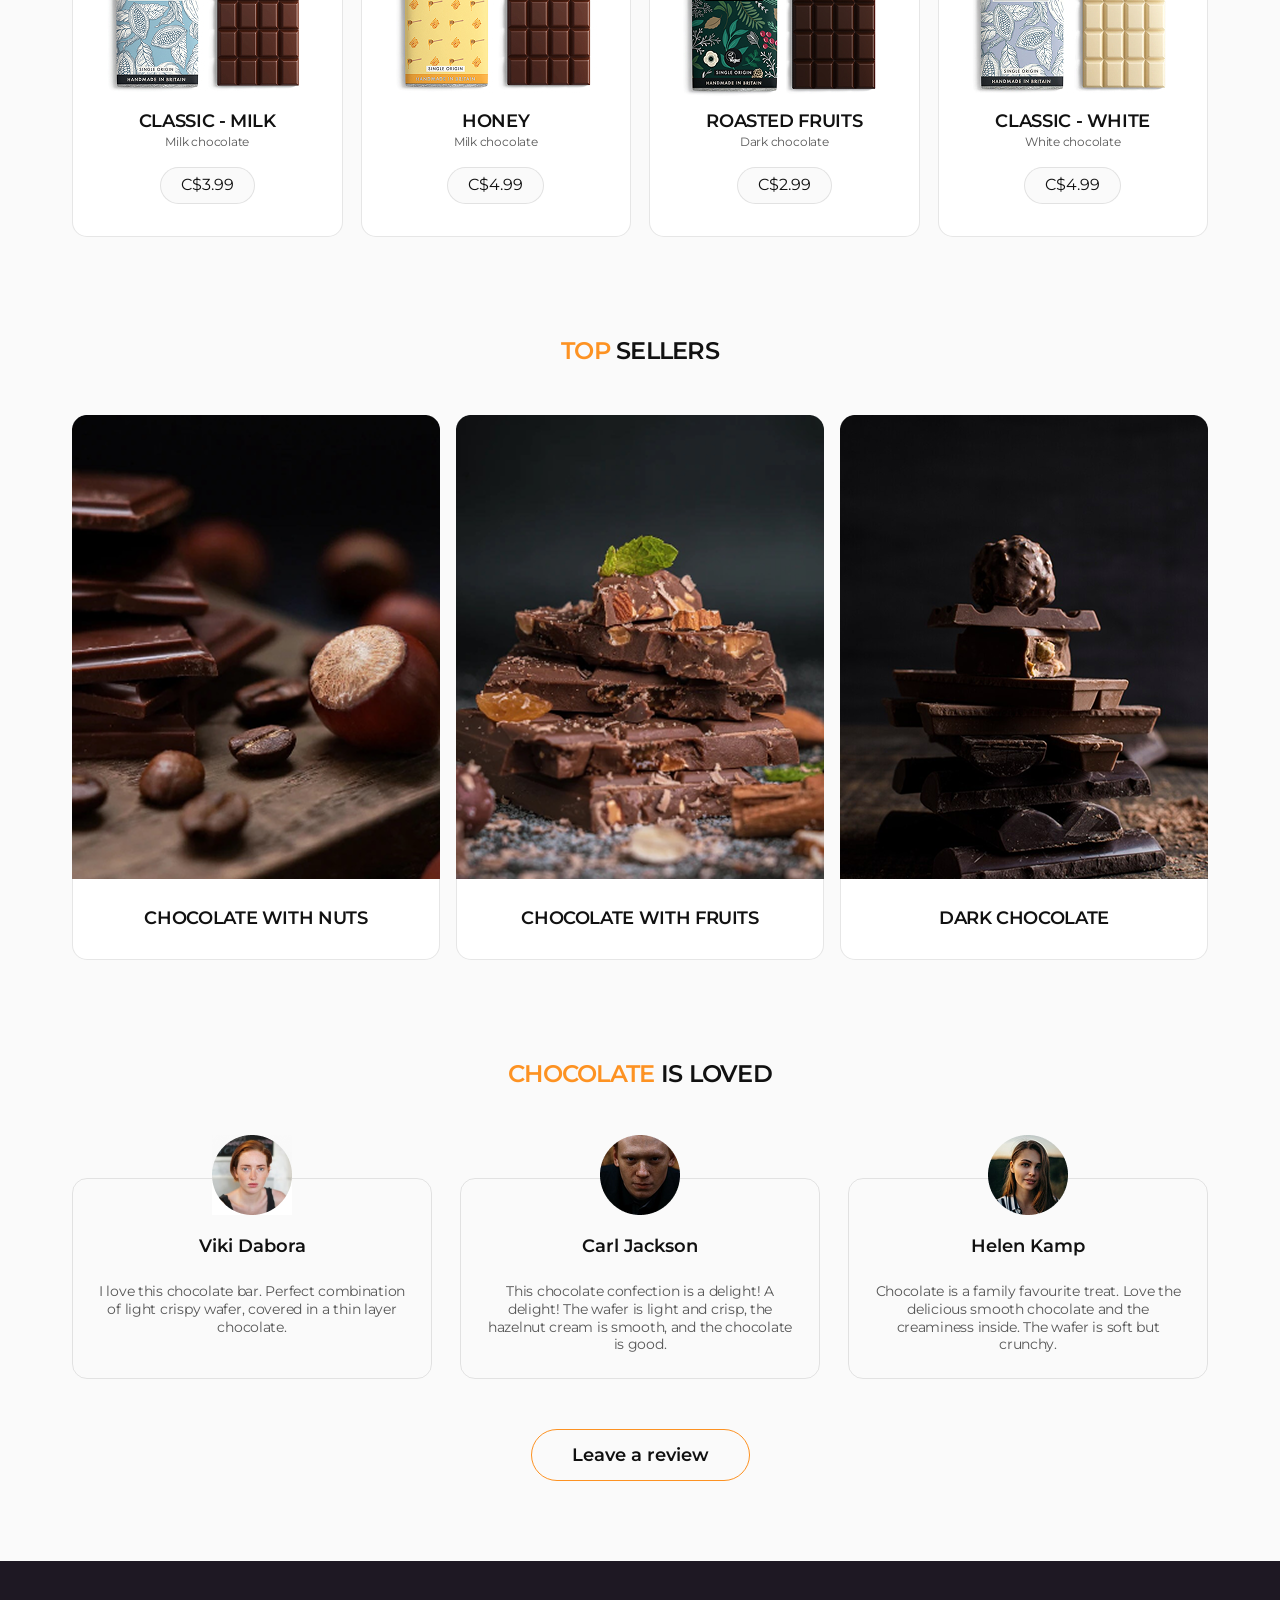
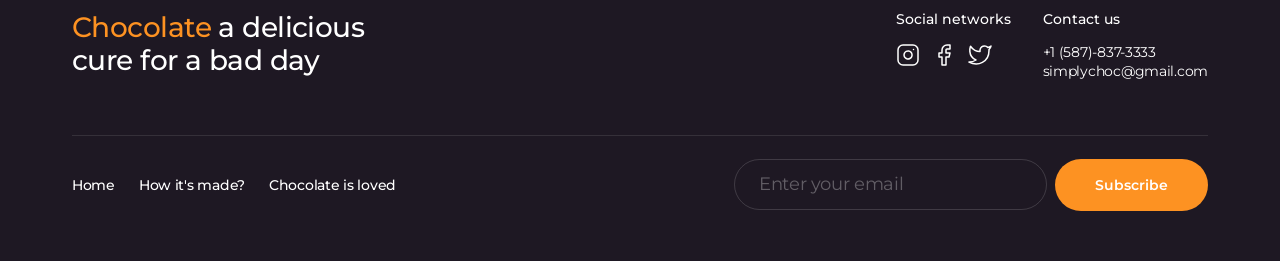
==== commit 763dc88c: "upd" ====
--- a/index.html
+++ b/index.html
@@ -26,98 +26,102 @@
   </head>
   <body>
     <!--! HEADER SECTION -->
-    <header class="page-header container">
-      <a href="index.html" class="logo">
-        <i>Simply</i> Chocolate
-        <svg class="logo-icon">
-          <use href="./src/img/icons/sprite.svg#icon-chocolate-logo"></use>
-        </svg>
-      </a>
-
-      <button class="burger-menu" type="button">
-        <svg width="28" height="28">
-          <use href="./src/img/icons/sprite.svg#icon-open-menu"></use>
-        </svg>
-      </button>
-
-      <div class="header-nav-container">
-        <nav class="main-nav">
-          <ul class="menu">
-            <li class="menu-item">
-              <a class="header-link" href="index.html">Home</a>
-            </li>
-            <li class="menu-item">
-              <a class="header-link" href="#process">How it's made?</a>
-            </li>
-            <li class="menu-item">
-              <a class="header-link" href="#chocolateIsLoved"
-                >Chocolate is loved</a
-              >
-            </li>
-          </ul>
-        </nav>
-
-        <address>
-          <ul class="social-media">
-            <li>
-              <a
-                class="social-list-link"
-                href="https://www.instagram.com/escbrk/"
-                target="_blank"
-              >
-                <svg class="social-icon">
-                  <use href="./src/img/icons/sprite.svg#icon-instagram"></use>
+    <header>
+      <div class="page-header container">
+        <a href="index.html" class="logo">
+          <i>Simply</i> Chocolate
+          <svg class="logo-icon">
+            <use href="./src/img/icons/sprite.svg#icon-chocolate-logo"></use>
+          </svg>
+        </a>
+
+        <button class="burger-menu" type="button">
+          <svg width="28" height="28">
+            <use href="./src/img/icons/sprite.svg#icon-open-menu"></use>
+          </svg>
+        </button>
+
+        <div class="header-nav-container">
+          <nav class="main-nav">
+            <ul class="menu">
+              <li class="menu-item">
+                <a class="header-link" href="index.html">Home</a>
+              </li>
+              <li class="menu-item">
+                <a class="header-link" href="#process">How it's made?</a>
+              </li>
+              <li class="menu-item">
+                <a class="header-link" href="#chocolateIsLoved"
+                  >Chocolate is loved</a
+                >
+              </li>
+            </ul>
+          </nav>
+
+          <address>
+            <ul class="social-media">
+              <li>
+                <a
+                  class="social-list-link"
+                  href="https://www.instagram.com/escbrk/"
+                  target="_blank"
+                >
+                  <svg class="social-icon">
+                    <use href="./src/img/icons/sprite.svg#icon-instagram"></use>
+                  </svg>
+                </a>
+              </li>
+              <li>
+                <a
+                  class="social-list-link"
+                  href="https://www.facebook.com/Escobrk"
+                  target="_blank"
+                >
+                  <svg
+                    class="social-icon"
+                    aria-label="simply chocolate logo icon"
+                  >
+                    <use href="./src/img/icons/sprite.svg#icon-facebook"></use>
+                  </svg>
+                </a>
+              </li>
+              <li>
+                <a class="social-list-link" href="#" target="_blank">
+                  <svg class="social-icon">
+                    <use href="./src/img/icons/sprite.svg#icon-twitter"></use>
+                  </svg>
+                </a>
+              </li>
+            </ul>
+          </address>
+        </div>
+      </div>
+    </header>
+
+    <main>
+      <!--! HERO SECTION -->
+      <section class="hero-section">
+        <div class="container">
+          <div class="hero-container">
+            <h1 class="title">
+              Treat yourself or a loved one <br class="br-mobile" />
+              to <br class="br-tablet" />
+              our finest ingredients for a moment of pure delight!
+            </h1>
+
+            <div class="btn-container">
+              <div class="hero-btn-wrapper">
+                <button type="button" class="hero-btn">Buy now</button>
+                <a href="#process" class="hero-link-btn">How it's made</a>
+              </div>
+
+              <a href="#chocolateIsLoved" class="scroll-btn"
+                >scroll down
+                <svg class="hero-icon">
+                  <use href="./src/img/icons/sprite.svg#icon-arrow-down"></use>
                 </svg>
               </a>
-            </li>
-            <li>
-              <a
-                class="social-list-link"
-                href="https://www.facebook.com/Escobrk"
-                target="_blank"
-              >
-                <svg
-                  class="social-icon"
-                  aria-label="simply chocolate logo icon"
-                >
-                  <use href="./src/img/icons/sprite.svg#icon-facebook"></use>
-                </svg>
-              </a>
-            </li>
-            <li>
-              <a class="social-list-link" href="#" target="_blank">
-                <svg class="social-icon">
-                  <use href="./src/img/icons/sprite.svg#icon-twitter"></use>
-                </svg>
-              </a>
-            </li>
-          </ul>
-        </address>
-      </div>
-    </header>
-
-    <main>
-      <!--! HERO SECTION -->
-      <section class="hero-section container">
-        <div class="hero-container">
-          <h1 class="title">
-            Treat yourself or a loved one <br class="br-mobile" />
-            to <br class="br-tablet" />
-            our finest ingredients for a moment of pure delight!
-          </h1>
-
-          <div class="btn-container">
-            <div class="hero-btn-wrapper">
-              <button type="button" class="hero-btn">Buy now</button>
-              <a href="#process" class="hero-link-btn">How it's made</a>
             </div>
-
-            <a href="#chocolateIsLoved" class="scroll-btn"
-              >scroll down
-              <svg class="hero-icon">
-                <use href="./src/img/icons/sprite.svg#icon-arrow-down"></use>
-              </svg>
-            </a>
           </div>
         </div>
       </section>
@@ -170,466 +174,508 @@
       </section>
 
       <!--! INGREDIENTS SECTION -->
-      <!-- <section class="ingredients-section container">
-        <h2 class="ingredients-title section-title">
-          It all adds up to one exceptional
-          <span class="accent">taste</span>
-          ingredients
-        </h2>
-
-        <ul class="ingredients-list">
-          <li class="ingredients-item">
-            <svg class="ingredients-icon">
-              <use href="./src/img/icons/sprite.svg#icon-arrow"></use>
-            </svg>
-            <img
-              class="ingredients-img"
-              src="./src/img/ingrediends/milk-chocolate.png"
-              alt="milk chocolate"
-            />
-            <h3 class="ingredients-list-title">Milk Chocolate</h3>
-
-            <div class="ingredients-item-overlay">
-              <h3 class="overlay-title">Milk Chocolate</h3>
-              <ul class="overlay-list">
-                <li class="overlay-item">chocolate</li>
-                <li class="overlay-item">the benefits</li>
+      <section class="ingredients-section">
+        <div class="container">
+          <h2 class="ingredients-title section-title">
+            It all adds up to one exceptional
+            <span class="accent">taste</span>
+            <br class="br-mobile" />
+            sensation
+          </h2>
+
+          <ul class="ingredients-list">
+            <li class="ingredients-item">
+              <svg class="ingredients-icon">
+                <use href="./src/img/icons/sprite.svg#icon-arrow"></use>
+              </svg>
+              <img
+                class="ingredients-img"
+                srcset="./src/img/ingrediends/milk-chocolate@2x.png 2x"
+                src="./src/img/ingrediends/milk-chocolate.png"
+                alt="milk chocolate"
+                loading="lazy"
+              />
+              <h3 class="ingredients-list-title">Milk Chocolate</h3>
+
+              <div class="ingredients-item-overlay">
+                <h3 class="overlay-title">Milk Chocolate</h3>
+                <ul class="overlay-list">
+                  <li class="overlay-item">chocolate</li>
+                  <li class="overlay-item">the benefits</li>
+                </ul>
+                <p class="overlay-text">
+                  Milk chocolate is a solid chocolate confectionery containing
+                  cocoa, sugar and milk. It is the most consumed type of
+                  chocolate. Chocolate was originally sold and consumed as a
+                  beverage in pre-Columbian times. Although four-fifths of all
+                  milk chocolate is sold in the United States and Europe.
+                </p>
+              </div>
+            </li>
+            <li class="ingredients-item">
+              <svg class="ingredients-icon">
+                <use href="./src/img/icons/sprite.svg#icon-arrow"></use>
+              </svg>
+              <img
+                class="ingredients-img"
+                srcset="./src/img/ingrediends/milk@2x.png 2x"
+                src="./src/img/ingrediends/milk.png"
+                alt="milk"
+                loading="lazy"
+              />
+              <h3 class="ingredients-list-title">Milk</h3>
+
+              <div class="ingredients-item-overlay">
+                <h3 class="overlay-title">Milk</h3>
+                <ul class="overlay-list">
+                  <li class="overlay-item">milk</li>
+                  <li class="overlay-item">the benefits</li>
+                </ul>
+                <p class="overlay-text">
+                  Milk is a white liquid food produced by the mammary glands of
+                  mammals. It is the primary source of nutrition for young
+                  mammals (including breastfed human infants) before they are
+                  able to digest solid food.Early-lactation milk, which is
+                  called colostrum, contains antibodies that strengthen the
+                  immune system.
+                </p>
+              </div>
+            </li>
+            <li class="ingredients-item">
+              <svg class="ingredients-icon">
+                <use href="./src/img/icons/sprite.svg#icon-arrow"></use>
+              </svg>
+              <img
+                class="ingredients-img"
+                srcset="./src/img/ingrediends/nuts@2x.png 2x"
+                src="./src/img/ingrediends/nuts.png"
+                alt="nuts"
+                loading="lazy"
+              />
+              <h3 class="ingredients-list-title">Nuts</h3>
+
+              <div class="ingredients-item-overlay">
+                <h3 class="overlay-title">Nuts</h3>
+                <ul class="overlay-list">
+                  <li class="overlay-item">nuts</li>
+                  <li class="overlay-item">the benefits</li>
+                </ul>
+                <p class="overlay-text">
+                  Almonds, pistachios, and walnuts are some types of nuts that
+                  contain healthy nutrients. When eaten as part of a
+                  nutrient-dense diet, these 9 nuts may offer benefits such as
+                  reducing your risk of heart disease. They’re a good source of
+                  fiber, healthy fats, and plant protein. Plus, they’re great on
+                  their own.
+                </p>
+              </div>
+            </li>
+            <li class="ingredients-item">
+              <svg class="ingredients-icon">
+                <use href="./src/img/icons/sprite.svg#icon-arrow"></use>
+              </svg>
+              <img
+                class="ingredients-img"
+                srcset="./src/img/ingrediends/semi-sweet-chocolate@2x.png 2x"
+                src="./src/img/ingrediends/semi-sweet-chocolate.png"
+                alt="semi-sweet chocolate"
+                loading="lazy"
+              />
+              <h3 class="ingredients-list-title">Semi - Sweet Chocolate</h3>
+
+              <div class="ingredients-item-overlay">
+                <h3 class="overlay-title">Semi - Sweet Chocolate</h3>
+                <ul class="overlay-list">
+                  <li class="overlay-item">sweet chocolate</li>
+                  <li class="overlay-item">the benefits</li>
+                </ul>
+                <p class="overlay-text">
+                  Semi-sweet chocolate has a cocoa solid content of 35 to 65%.
+                  One of the best ways to gain an understanding of this type of
+                  chocolate is to compare it to a different type of chocolate.
+                  Semisweet is darker than milk chocolate. In a taste
+                  comparison, it has a slightly bitter taste whereas milk
+                  chocolate is sweeter and more mellow.
+                </p>
+              </div>
+            </li>
+            <li class="ingredients-item">
+              <svg class="ingredients-icon">
+                <use href="./src/img/icons/sprite.svg#icon-arrow"></use>
+              </svg>
+              <img
+                class="ingredients-img"
+                srcset="./src/img/ingrediends/cacao@2x.png 2x"
+                src="./src/img/ingrediends/cacao.png"
+                alt="cacao"
+                loading="lazy"
+              />
+              <h3 class="ingredients-list-title">Cacao</h3>
+
+              <div class="ingredients-item-overlay">
+                <h3 class="overlay-title">Cacao</h3>
+                <ul class="overlay-list">
+                  <li class="overlay-item">cacao</li>
+                  <li class="overlay-item">the benefits</li>
+                </ul>
+                <p class="overlay-text">
+                  Cocoa is a natural product obtained from the fruits of the
+                  cocoa tree (Theobroma cacao). This tropical fruit contains
+                  beans, from which cocoa mass, cocoa powder and chocolate are
+                  made. The history of the use of cocoa goes back to ancient
+                  times. Already in ancient Mesoamerica, the Mayan and Aztec
+                  civilizations used cocoa in their culture and rituals
+                </p>
+              </div>
+            </li>
+            <li class="ingredients-item">
+              <svg class="ingredients-icon">
+                <use href="./src/img/icons/sprite.svg#icon-arrow"></use>
+              </svg>
+              <img
+                class="ingredients-img"
+                srcset="./src/img/ingrediends/raspberry@2x.png 2x"
+                src="./src/img/ingrediends/raspberry.png"
+                alt="raspberry"
+                loading="lazy"
+              />
+              <h3 class="ingredients-list-title">Raspberry</h3>
+
+              <div class="ingredients-item-overlay">
+                <h3 class="overlay-title">Raspberry</h3>
+                <ul class="overlay-list">
+                  <li class="overlay-item">raspberry</li>
+                  <li class="overlay-item">the benefits</li>
+                </ul>
+                <p class="overlay-text">
+                  Raspberry is a tasty and aromatic berry plant that is popular
+                  all over the world. It belongs to the pink family and grows in
+                  many regions, including North America, Europe and Asia.
+                  Raspberries have many varieties and color variations, from red
+                  to yellow and black.
+                </p>
+              </div>
+            </li>
+            <li class="ingredients-item">
+              <svg class="ingredients-icon">
+                <use href="./src/img/icons/sprite.svg#icon-arrow"></use>
+              </svg>
+              <img
+                class="ingredients-img"
+                srcset="./src/img/ingrediends/coconut-oil@2x.png 2x"
+                src="./src/img/ingrediends/coconut-oil.png"
+                alt="coconut oil"
+                loading="lazy"
+              />
+              <h3 class="ingredients-list-title">Coconut Oil</h3>
+
+              <div class="ingredients-item-overlay">
+                <h3 class="overlay-title">Coconut Oil</h3>
+                <ul class="overlay-list">
+                  <li class="overlay-item">coconut oil</li>
+                  <li class="overlay-item">the benefits</li>
+                </ul>
+                <p class="overlay-text">
+                  Coconut oil is a vegetable oil obtained from the pulp of the
+                  fruit of the coconut palm (Cocos nucifera). It is widely used
+                  in cooking, cosmetics and medicine, thanks to its numerous
+                  useful properties. Coconut oil is a source of saturated fats,
+                  especially medium-chain fatty acids, such as lauric acid.
+                </p>
+              </div>
+            </li>
+          </ul>
+        </div>
+      </section>
+
+      <!--! PROCESS SECTION -->
+      <section id="process" class="process-section">
+        <div class="container">
+          <h2 class="section-title">
+            How it's
+            <span class="accent">made</span>
+            ?
+          </h2>
+
+          <div class="wrapper">
+            <iframe
+              class="wrapper-element"
+              src="https://www.youtube.com/embed/hamUrh8dl7o?si=6hHMDr9dNvWp190o"
+              title="YouTube video player"
+              frameborder="0"
+              allow="accelerometer; autoplay; clipboard-write; encrypted-media; gyroscope; picture-in-picture; web-share"
+              referrerpolicy="strict-origin-when-cross-origin"
+              allowfullscreen
+            ></iframe>
+            <div class="wrapper-element">
+              <h3 class="wrapper-title">
+                Try our chocolates today and discover the perfect balance of
+                flavor
+              </h3>
+
+              <ul class="wrapper-list">
+                <li class="wrapper-item">
+                  Heat the milk in a saucepan without bringing it to a boil. Add
+                  sugar and cocoa powder.
+                </li>
+                <li class="wrapper-item">
+                  At the same time, prepare a water bath. Melt the butter on it.
+                </li>
+                <li class="wrapper-item">
+                  "Mix" the milk mixture and already liquid butter. Mix
+                  thoroughly with a silicone spatula so that the mass becomes
+                  uniform and silky.
+                </li>
+                <li class="wrapper-item">
+                  Heat the mixture over low heat, letting it barely boil.
+                </li>
+                <li class="wrapper-item">
+                  Pour the chocolate into special containers (can be replaced
+                  with ice molds). Allow to cool and harden.
+                </li>
               </ul>
-              <p class="overlay-text">
-                Milk chocolate is a solid chocolate confectionery containing
-                cocoa, sugar and milk. It is the most consumed type of
-                chocolate. Chocolate was originally sold and consumed as a
-                beverage in pre-Columbian times. Although four-fifths of all
-                milk chocolate is sold in the United States and Europe.
-              </p>
             </div>
-          </li>
-          <li class="ingredients-item">
-            <svg class="ingredients-icon">
-              <use href="./src/img/icons/sprite.svg#icon-arrow"></use>
-            </svg>
-            <img
-              class="ingredients-img"
-              src="./src/img/ingrediends/milk.png"
-              alt="milk"
-            />
-            <h3 class="ingredients-list-title">Milk</h3>
-
-            <div class="ingredients-item-overlay">
-              <h3 class="overlay-title">Milk</h3>
-              <ul class="overlay-list">
-                <li class="overlay-item">milk</li>
-                <li class="overlay-item">the benefits</li>
-              </ul>
-              <p class="overlay-text">
-                Milk is a white liquid food produced by the mammary glands of
-                mammals. It is the primary source of nutrition for young mammals
-                (including breastfed human infants) before they are able to
-                digest solid food.Early-lactation milk, which is called
-                colostrum, contains antibodies that strengthen the immune
-                system.
-              </p>
-            </div>
-          </li>
-          <li class="ingredients-item">
-            <svg class="ingredients-icon">
-              <use href="./src/img/icons/sprite.svg#icon-arrow"></use>
-            </svg>
-            <img
-              class="ingredients-img"
-              src="./src/img/ingrediends/nuts.png"
-              alt="nuts"
-            />
-            <h3 class="ingredients-list-title">Nuts</h3>
-
-            <div class="ingredients-item-overlay">
-              <h3 class="overlay-title">Nuts</h3>
-              <ul class="overlay-list">
-                <li class="overlay-item">nuts</li>
-                <li class="overlay-item">the benefits</li>
-              </ul>
-              <p class="overlay-text">
-                Almonds, pistachios, and walnuts are some types of nuts that
-                contain healthy nutrients. When eaten as part of a
-                nutrient-dense diet, these 9 nuts may offer benefits such as
-                reducing your risk of heart disease. They’re a good source of
-                fiber, healthy fats, and plant protein. Plus, they’re great on
-                their own.
-              </p>
-            </div>
-          </li>
-          <li class="ingredients-item">
-            <svg class="ingredients-icon">
-              <use href="./src/img/icons/sprite.svg#icon-arrow"></use>
-            </svg>
-            <img
-              class="ingredients-img"
-              src="./src/img/ingrediends/semi-sweet-chocolate.png"
-              alt="semi-sweet chocolate"
-            />
-            <h3 class="ingredients-list-title">Semi - Sweet Chocolate</h3>
-
-            <div class="ingredients-item-overlay">
-              <h3 class="overlay-title">Semi - Sweet Chocolate</h3>
-              <ul class="overlay-list">
-                <li class="overlay-item">sweet chocolate</li>
-                <li class="overlay-item">the benefits</li>
-              </ul>
-              <p class="overlay-text">
-                Semi-sweet chocolate has a cocoa solid content of 35 to 65%. One
-                of the best ways to gain an understanding of this type of
-                chocolate is to compare it to a different type of chocolate.
-                Semisweet is darker than milk chocolate. In a taste comparison,
-                it has a slightly bitter taste whereas milk chocolate is sweeter
-                and more mellow.
-              </p>
-            </div>
-          </li>
-          <li class="ingredients-item">
-            <svg class="ingredients-icon">
-              <use href="./src/img/icons/sprite.svg#icon-arrow"></use>
-            </svg>
-            <img
-              class="ingredients-img"
-              src="./src/img/ingrediends/cacao.png"
-              alt="cacao"
-            />
-            <h3 class="ingredients-list-title">Cacao</h3>
-
-            <div class="ingredients-item-overlay">
-              <h3 class="overlay-title">Cacao</h3>
-              <ul class="overlay-list">
-                <li class="overlay-item">cacao</li>
-                <li class="overlay-item">the benefits</li>
-              </ul>
-              <p class="overlay-text">
-                Cocoa is a natural product obtained from the fruits of the cocoa
-                tree (Theobroma cacao). This tropical fruit contains beans, from
-                which cocoa mass, cocoa powder and chocolate are made. The
-                history of the use of cocoa goes back to ancient times. Already
-                in ancient Mesoamerica, the Mayan and Aztec civilizations used
-                cocoa in their culture and rituals
-              </p>
-            </div>
-          </li>
-          <li class="ingredients-item">
-            <svg class="ingredients-icon">
-              <use href="./src/img/icons/sprite.svg#icon-arrow"></use>
-            </svg>
-            <img
-              class="ingredients-img"
-              src="./src/img/ingrediends/raspberry.png"
-              alt="raspberry"
-            />
-            <h3 class="ingredients-list-title">Raspberry</h3>
-
-            <div class="ingredients-item-overlay">
-              <h3 class="overlay-title">Raspberry</h3>
-              <ul class="overlay-list">
-                <li class="overlay-item">raspberry</li>
-                <li class="overlay-item">the benefits</li>
-              </ul>
-              <p class="overlay-text">
-                Raspberry is a tasty and aromatic berry plant that is popular
-                all over the world. It belongs to the pink family and grows in
-                many regions, including North America, Europe and Asia.
-                Raspberries have many varieties and color variations, from red
-                to yellow and black.
-              </p>
-            </div>
-          </li>
-          <li class="ingredients-item">
-            <svg class="ingredients-icon">
-              <use href="./src/img/icons/sprite.svg#icon-arrow"></use>
-            </svg>
-            <img
-              class="ingredients-img"
-              src="./src/img/ingrediends/coconut-oil.png"
-              alt="coconut oil"
-            />
-            <h3 class="ingredients-list-title">Coconut Oil</h3>
-
-            <div class="ingredients-item-overlay">
-              <h3 class="overlay-title">Coconut Oil</h3>
-              <ul class="overlay-list">
-                <li class="overlay-item">coconut oil</li>
-                <li class="overlay-item">the benefits</li>
-              </ul>
-              <p class="overlay-text">
-                Coconut oil is a vegetable oil obtained from the pulp of the
-                fruit of the coconut palm (Cocos nucifera). It is widely used in
-                cooking, cosmetics and medicine, thanks to its numerous useful
-                properties. Coconut oil is a source of saturated fats,
-                especially medium-chain fatty acids, such as lauric acid.
-              </p>
-            </div>
-          </li>
-        </ul>
-      </section> -->
-
-      <!--! PROCESS SECTION -->
-      <!-- <section id="process" class="process-section container">
-        <h2 class="section-title">
-          How it's
-          <span class="accent">made</span>
-          ?
-        </h2>
-
-        <div class="wrapper">
-          <iframe
-            class="wrapper-element"
-            src="https://www.youtube.com/embed/hamUrh8dl7o?si=6hHMDr9dNvWp190o"
-            title="YouTube video player"
-            frameborder="0"
-            allow="accelerometer; autoplay; clipboard-write; encrypted-media; gyroscope; picture-in-picture; web-share"
-            referrerpolicy="strict-origin-when-cross-origin"
-            allowfullscreen
-          ></iframe>
-          <div class="wrapper-element">
-            <h3 class="wrapper-title">
-              Try our chocolates today and discover the perfect balance of
-              flavor
-            </h3>
-
-            <ul class="wrapper-list">
-              <li class="wrapper-item">
-                Heat the milk in a saucepan without bringing it to a boil. Add
-                sugar and cocoa powder.
-              </li>
-              <li class="wrapper-item">
-                At the same time, prepare a water bath. Melt the butter on it.
-              </li>
-              <li class="wrapper-item">
-                "Mix" the milk mixture and already liquid butter. Mix thoroughly
-                with a silicone spatula so that the mass becomes uniform and
-                silky.
-              </li>
-              <li class="wrapper-item">
-                Heat the mixture over low heat, letting it barely boil.
-              </li>
-              <li class="wrapper-item">
-                Pour the chocolate into special containers (can be replaced with
-                ice molds). Allow to cool and harden.
-              </li>
-            </ul>
           </div>
         </div>
-      </section> -->
+      </section>
 
       <!--! PRODUCTS SECTION -->
-      <!-- <section class="products-section container">
-        <h2 class="section-title">
-          Our
-          <span class="accent">products</span>
-        </h2>
-
-        <ul class="products-list">
-          <li class="products-item">
-            <img
-              loading="lazy"
-              src="./src/img/products/orange.jpg"
-              alt="Orange"
-              class="products-img"
-            />
-            <h3 class="products-title">Orange</h3>
-            <span>Dark chocolate</span>
-            <p class="products-price">C&dollar;2.99</p>
-          </li>
-          <li class="products-item">
-            <img
-              loading="lazy"
-              src="./src/img/products/apple-cranberry.jpg"
-              alt="Apple&Cranberry"
-              class="products-img"
-            />
-            <h3 class="products-title">Apple&Cranberry</h3>
-            <span>Milk chocolate</span>
-            <p class="products-price">C&dollar;3.99</p>
-          </li>
-          <li class="products-item">
-            <img
-              loading="lazy"
-              src="./src/img/products/lime-sea-salt.jpg"
-              alt="Lime&Sea Salt"
-              class="products-img"
-            />
-            <h3 class="products-title">Lime&Sea Salt</h3>
-            <span>Dark chocolate</span>
-            <p class="products-price">C&dollar;2.99</p>
-          </li>
-          <li class="products-item">
-            <img
-              loading="lazy"
-              src="./src/img/products/pineapple.jpg"
-              alt="Pineapple"
-              class="products-img"
-            />
-            <h3 class="products-title">Pineapple</h3>
-            <span>Dark chocolate</span>
-            <p class="products-price">C&dollar;2.99</p>
-          </li>
-          <li class="products-item">
-            <img
-              loading="lazy"
-              src="./src/img/products/classic-milk.jpg"
-              alt="Classic - Milk"
-              class="products-img"
-            />
-            <h3 class="products-title">Classic - Milk</h3>
-            <span>Milk chocolate</span>
-            <p class="products-price">C&dollar;3.99</p>
-          </li>
-          <li class="products-item">
-            <img
-              loading="lazy"
-              src="./src/img/products/honey.jpg"
-              alt="Honey"
-              class="products-img"
-            />
-            <h3 class="products-title">Honey</h3>
-            <span>Milk chocolate</span>
-            <p class="products-price">C&dollar;4.99</p>
-          </li>
-          <li class="products-item">
-            <img
-              loading="lazy"
-              src="./src/img/products/roasted-fruits.jpg"
-              alt="Roasted Fruits"
-              class="products-img"
-            />
-            <h3 class="products-title">Roasted Fruits</h3>
-            <span>Dark chocolate</span>
-            <p class="products-price">C&dollar;2.99</p>
-          </li>
-          <li class="products-item">
-            <img
-              loading="lazy"
-              src="./src/img/products/classic-white.jpg"
-              alt="Classic - White"
-              class="products-img"
-            />
-            <h3 class="products-title">Classic - White</h3>
-            <span>White chocolate</span>
-            <p class="products-price">C&dollar;4.99</p>
-          </li>
-        </ul>
-      </section> -->
+      <section class="products-section">
+        <div class="container">
+          <h2 class="section-title">
+            Our
+            <span class="accent">products</span>
+          </h2>
+
+          <ul class="products-list">
+            <li class="products-item">
+              <img
+                srcset="./src/img/products/orange@2x.jpg 2x"
+                src="./src/img/products/orange.jpg"
+                alt="Orange"
+                class="products-img"
+                loading="lazy"
+              />
+              <h3 class="products-title">Orange</h3>
+              <span>Dark chocolate</span>
+              <p class="products-price">C&dollar;2.99</p>
+            </li>
+            <li class="products-item">
+              <img
+                srcset="./src/img/products/apple-cranberry@2x.jpg 2x"
+                src="./src/img/products/apple-cranberry.jpg"
+                alt="Apple&Cranberry"
+                class="products-img"
+                loading="lazy"
+              />
+              <h3 class="products-title">Apple&Cranberry</h3>
+              <span>Milk chocolate</span>
+              <p class="products-price">C&dollar;3.99</p>
+            </li>
+            <li class="products-item">
+              <img
+                srcset="./src/img/products/lime-sea-salt@2x.jpg 2x"
+                src="./src/img/products/lime-sea-salt.jpg"
+                alt="Lime&Sea Salt"
+                class="products-img"
+                loading="lazy"
+              />
+              <h3 class="products-title">Lime&Sea Salt</h3>
+              <span>Dark chocolate</span>
+              <p class="products-price">C&dollar;2.99</p>
+            </li>
+            <li class="products-item">
+              <img
+                srcset="./src/img/products/pineapple@2x.jpg 2x"
+                src="./src/img/products/pineapple.jpg"
+                alt="Pineapple"
+                class="products-img"
+                loading="lazy"
+              />
+              <h3 class="products-title">Pineapple</h3>
+              <span>Dark chocolate</span>
+              <p class="products-price">C&dollar;2.99</p>
+            </li>
+            <li class="products-item">
+              <img
+                srcset="./src/img/products/classic-milk@2x.jpg 2x"
+                src="./src/img/products/classic-milk.jpg"
+                alt="Classic - Milk"
+                class="products-img"
+                loading="lazy"
+              />
+              <h3 class="products-title">Classic - Milk</h3>
+              <span>Milk chocolate</span>
+              <p class="products-price">C&dollar;3.99</p>
+            </li>
+            <li class="products-item">
+              <img
+                srcset="./src/img/products/honey@2x.jpg 2x"
+                src="./src/img/products/honey.jpg"
+                alt="Honey"
+                class="products-img"
+                loading="lazy"
+              />
+              <h3 class="products-title">Honey</h3>
+              <span>Milk chocolate</span>
+              <p class="products-price">C&dollar;4.99</p>
+            </li>
+            <li class="products-item">
+              <img
+                srcset="./src/img/products/roasted-fruits@2x.jpg 2x"
+                src="./src/img/products/roasted-fruits.jpg"
+                alt="Roasted Fruits"
+                class="products-img"
+                loading="lazy"
+              />
+              <h3 class="products-title">Roasted Fruits</h3>
+              <span>Dark chocolate</span>
+              <p class="products-price">C&dollar;2.99</p>
+            </li>
+            <li class="products-item">
+              <img
+                srcset="./src/img/products/classic-white@2x.jpg 2x"
+                src="./src/img/products/classic-white.jpg"
+                alt="Classic - White"
+                class="products-img"
+                loading="lazy"
+              />
+              <h3 class="products-title">Classic - White</h3>
+              <span>White chocolate</span>
+              <p class="products-price">C&dollar;4.99</p>
+            </li>
+          </ul>
+        </div>
+      </section>
 
       <!--! SELLERS SECTION -->
-      <!-- <section class="sellers-section container">
-        <h2 class="section-title"><span class="accent">Top</span> Sellers</h2>
-
-        <ul class="sellers-list">
-          <li class="sellers-item">
-            <div class="sellers-img-wrapper">
-              <img
-                loading="lazy"
-                src="./src/img/top_sellers/chocolate_with_nuts.jpg"
-                alt=""
-                class="sellers-img"
-              />
-              <p class="sellers-description">
-                Chocolate with nuts is a delectable combination that brings
-                together the smoothness of chocolate and the crunchiness of
-                nuts. Whether it's milk chocolate, dark chocolate, or white
-                chocolate, the addition of nuts adds a whole new dimension of
-                flavor and texture.
+      <section class="sellers-section">
+        <div class="container">
+          <h2 class="section-title"><span class="accent">Top</span> Sellers</h2>
+
+          <ul class="sellers-list">
+            <li class="sellers-item">
+              <div class="sellers-img-wrapper">
+                <img
+                  srcset="./src/img/top_sellers/chocolate_with_nuts@2x.png 2x"
+                  src="./src/img/top_sellers/chocolate_with_nuts.png"
+                  alt=""
+                  class="sellers-img"
+                  loading="lazy"
+                />
+                <p class="sellers-description">
+                  Chocolate with nuts is a delectable combination that brings
+                  together the smoothness of chocolate and the crunchiness of
+                  nuts. Whether it's milk chocolate, dark chocolate, or white
+                  chocolate, the addition of nuts adds a whole new dimension of
+                  flavor and texture.
+                </p>
+              </div>
+              <h3 class="sellers-title">Chocolate with nuts</h3>
+            </li>
+            <li class="sellers-item">
+              <div class="sellers-img-wrapper">
+                <img
+                  srcset="./src/img/top_sellers/chocolate_with_fruits@2x.png 2x"
+                  src="./src/img/top_sellers/chocolate_with_fruits.png"
+                  alt=""
+                  class="sellers-img"
+                  loading="lazy"
+                />
+                <p class="sellers-description">
+                  Chocolate with fruit is an unbeatable combination of two of
+                  the tastiest things in the world. This dessert combines
+                  delicate and aromatic chocolate with fresh and juicy fruits,
+                  creating a true poetry of taste.
+                </p>
+              </div>
+              <h3 class="sellers-title">Chocolate with fruits</h3>
+            </li>
+            <li class="sellers-item">
+              <div class="sellers-img-wrapper">
+                <img
+                  srcset="./src/img/top_sellers/dark_chocolate@2x.png 2x"
+                  src="./src/img/top_sellers/dark_chocolate.png"
+                  alt=""
+                  class="sellers-img"
+                  loading="lazy"
+                />
+                <p class="sellers-description">
+                  Dark chocolate is a rich and indulgent treat that is beloved
+                  by many chocolate enthusiasts. It is made from cocoa beans,
+                  which are roasted, ground, and then processed to produce
+                  chocolate liquor. Dark chocolate contains a higher percentage
+                  of cocoa solids compared to milk chocolate.
+                </p>
+              </div>
+              <h3 class="sellers-title">Dark chocolate</h3>
+            </li>
+          </ul>
+        </div>
+      </section>
+
+      <!--! COMMENTS SECTION -->
+      <section id="chocolateIsLoved">
+        <div class="container">
+          <h2 class="section-title">
+            <span class="accent">chocolate</span>
+            is loved
+          </h2>
+
+          <ul class="comments-list">
+            <li class="comments-item">
+              <img
+                class="comments-photo"
+                srcset="./src/img/employees/viki@2x.png 2x"
+                src="./src/img/employees/viki.png"
+                alt="Viki Dabora"
+                loading="lazy"
+              />
+              <h3 class="comments-title">Viki Dabora</h3>
+              <p class="comments-text">
+                I love this chocolate bar. Perfect combination of light crispy
+                wafer, covered in a thin layer chocolate.
               </p>
-            </div>
-            <h3 class="sellers-title">Chocolate with nuts</h3>
-          </li>
-          <li class="sellers-item">
-            <div class="sellers-img-wrapper">
-              <img
-                loading="lazy"
-                src="./src/img/top_sellers/chocolate_with_fruits.jpg"
-                alt=""
-                class="sellers-img"
-              />
-              <p class="sellers-description">
-                Chocolate with fruit is an unbeatable combination of two of the
-                tastiest things in the world. This dessert combines delicate and
-                aromatic chocolate with fresh and juicy fruits, creating a true
-                poetry of taste.
+            </li>
+            <li class="comments-item">
+              <img
+                class="comments-photo"
+                srcset="./src/img/employees/carl@2x.png 2x"
+                src="./src/img/employees/carl.png"
+                alt="Carl"
+                loading="lazy"
+              />
+              <h3 class="comments-title">Carl Jackson</h3>
+              <p class="comments-text">
+                This chocolate confection is a delight! A delight! The wafer is
+                light and crisp, the hazelnut cream is smooth, and the chocolate
+                is good.
               </p>
-            </div>
-            <h3 class="sellers-title">Chocolate with fruits</h3>
-          </li>
-          <li class="sellers-item">
-            <div class="sellers-img-wrapper">
-              <img
-                loading="lazy"
-                src="./src/img/top_sellers/dark_chocolate.jpg"
-                alt=""
-                class="sellers-img"
-              />
-              <p class="sellers-description">
-                Dark chocolate is a rich and indulgent treat that is beloved by
-                many chocolate enthusiasts. It is made from cocoa beans, which
-                are roasted, ground, and then processed to produce chocolate
-                liquor. Dark chocolate contains a higher percentage of cocoa
-                solids compared to milk chocolate.
+            </li>
+            <li class="comments-item">
+              <img
+                class="comments-photo"
+                srcset="./src/img/employees/helen@2x.png 2x"
+                src="./src/img/employees/helen.png"
+                alt="Helen"
+                loading="lazy"
+              />
+              <h3 class="comments-title">Helen Kamp</h3>
+              <p class="comments-text">
+                Chocolate is a family favourite treat. Love the delicious smooth
+                chocolate and the creaminess inside. The wafer is soft but
+                crunchy.
               </p>
-            </div>
-            <h3 class="sellers-title">Dark chocolate</h3>
-          </li>
-        </ul>
-      </section> -->
-
-      <!--! COMMENTS SECTION -->
-      <!-- <section id="chocolateIsLoved" class="container">
-        <h2 class="section-title">
-          <span class="accent">chocolate</span>
-          is loved
-        </h2>
-
-        <ul class="comments-list">
-          <li class="comments-item">
-            <img
-              class="comments-photo"
-              src="./src/img/employees/viki.png"
-              alt="Viki Dabora"
-            />
-            <h3 class="comments-title">Viki Dabora</h3>
-            <p class="comments-text">
-              I love this chocolate bar. Perfect combination of light crispy
-              wafer, covered in a thin layer chocolate.
-            </p>
-          </li>
-          <li class="comments-item">
-            <img
-              class="comments-photo"
-              src="./src/img/employees/carl.png"
-              alt="Carl"
-            />
-            <h3 class="comments-title">Carl Jackson</h3>
-            <p class="comments-text">
-              This chocolate confection is a delight! A delight! The wafer is
-              light and crisp, the hazelnut cream is smooth, and the chocolate
-              is good.
-            </p>
-          </li>
-          <li class="comments-item">
-            <img
-              class="comments-photo"
-              src="./src/img/employees/helen.png"
-              alt="Helen"
-            />
-            <h3 class="comments-title">Helen Kamp</h3>
-            <p class="comments-text">
-              Chocolate is a family favourite treat. Love the delicious smooth
-              chocolate and the creaminess inside. The wafer is soft but
-              crunchy.
-            </p>
-          </li>
-        </ul>
-
-        <button type="button" class="comments-btn">Leave a review</button>
-      </section> -->
+            </li>
+          </ul>
+
+          <button type="button" class="comments-btn">Leave a review</button>
+        </div>
+      </section>
     </main>
 
     <!--! FOOTER -->
-    <!-- <footer>
+    <footer>
       <div class="container">
         <div class="footer-info">
           <h2 class="footer-title">
@@ -638,7 +684,7 @@
           </h2>
 
           <div class="footer-social">
-            <div>
+            <div class="footer-networks">
               <h3 class="footer-subtitle">Social networks</h3>
               <ul class="footer-list">
                 <li class="footer-item">
@@ -677,7 +723,7 @@
               </ul>
             </div>
 
-            <div>
+            <div class="footer-contacts">
               <h3 class="footer-subtitle">Contact us</h3>
               <address>
                 <ul class="contact-list">
@@ -700,13 +746,13 @@
         <div class="footer-nav">
           <nav>
             <ul class="footer-nav-list">
-              <li>
+              <li class="footer-nav-item">
                 <a class="footer-nav-link" href="/">Home</a>
               </li>
-              <li>
+              <li class="footer-nav-item">
                 <a class="footer-nav-link" href="#process">How it's made?</a>
               </li>
-              <li>
+              <li class="footer-nav-item">
                 <a class="footer-nav-link" href="#chocolateIsLoved"
                   >Chocolate is loved</a
                 >
@@ -727,7 +773,7 @@
           </form>
         </div>
       </div>
-    </footer> -->
+    </footer>
 
     <!--! MODAL -->
     <!-- <div class="modal-overlay">
--- a/src/css/style.css
+++ b/src/css/style.css
@@ -8,14 +8,7 @@
   --white: #ffffff;
 }
 
-@import url(./ingredients.css);
-@import url(./process.css);
-@import url(./products.css);
-@import url(./sellers.css);
-@import url(./comments.css);
-@import url(./footer.css);
 @import url(./modal.css);
-
 @import url(./modal-form.css);
 
 /*! BASE STYLES */
@@ -40,13 +33,15 @@
 }
 
 .section-title {
-  text-align: center;
-  font-size: 24px;
+  font-size: 20px;
   font-weight: 600;
-  line-height: 1.16;
+  line-height: 1.2;
   letter-spacing: -0.03em;
   text-transform: uppercase;
-  margin-bottom: 50px;
+  text-align: center;
+  margin-bottom: 32px;
+  margin-left: auto;
+  margin-right: auto;
 }
 
 .accent {
@@ -71,11 +66,10 @@
   background-color: var(--dark-white);
 }
 
-img {
+/* img {
   display: block;
   width: 100%;
-  max-width: 100%;
-}
+} */
 
 * {
   scroll-behavior: smooth;
@@ -103,14 +97,22 @@
   font-style: normal;
 }
 
-footer,
+section:not(:first-child) {
+  margin-top: 80px;
+}
+
+section:last-child {
+  margin-bottom: 80px;
+}
+
+/* footer,
 section:not(:first-child) {
   margin-top: 120px;
-}
-
-section:nth-child(2) {
+} */
+
+/* section:nth-child(2) {
   margin-top: 80px;
-}
+} */
 
 .required {
   color: red;
@@ -169,7 +171,7 @@
   display: none;
 }
 
-.social-list-link > .social-icon {
+.social-icon {
   fill: none;
   stroke: var(--dark);
   transition: stroke 300ms linear;
@@ -329,6 +331,7 @@
 /*! FEATURES STYLES */
 
 .features-section {
+  min-width: fit-content;
   background-color: var(--violet);
   padding-top: 20px;
   padding-bottom: 20px;
@@ -339,7 +342,7 @@
   font-size: 14px;
   line-height: 1.28;
   letter-spacing: -0.02em;
-  width: 308px;
+  max-width: 308px;
 }
 
 .features-title {
@@ -359,27 +362,527 @@
   padding: 15px;
 }
 
-.features-section {
-  margin-bottom: 80px;
-}
-
 /*! /FEATURE STYLES */
 
-/** ============================================== */
+/*! INGREDIENTS STYLES */
+
+.ingredients-title {
+  width: 100%;
+  max-width: 417px;
+}
+
+.ingredients-item {
+  width: 100%;
+  border-radius: 15px;
+  padding: 32px 50px 28px;
+  position: relative;
+  overflow: hidden;
+}
+
+.ingredients-item:hover .ingredients-item-overlay {
+  transform: translateX(0);
+}
+
+.ingredients-item:nth-child(4n + 3):hover {
+  outline: 1px solid var(--accent);
+}
+
+.ingredients-item-overlay {
+  background-color: var(--white);
+  color: black;
+  position: absolute;
+  padding: 20px 15px;
+  top: 0;
+  left: 0;
+  width: 100%;
+  height: 100%;
+
+  transform: translateX(-100%);
+  transition: transform 850ms ease-in-out;
+}
+
+.overlay-title {
+  font-size: 18px;
+  font-weight: 600;
+  line-height: normal;
+  letter-spacing: -0.54px;
+  text-transform: uppercase;
+  margin-bottom: 8px;
+}
+
+.overlay-list {
+  display: flex;
+  column-gap: 6px;
+  font-size: 10px;
+  line-height: 1.2;
+  margin-bottom: 14px;
+}
+
+.overlay-item {
+  padding: 6px 16px;
+
+  /*? or 
+  height: 24px;
+  padding-left: 16px;
+  padding-right: 16px;
+  display: flex;
+  align-items: center; */
+
+  border-radius: 35px;
+  white-space: nowrap; /* запрещает перенос текста (в данном случае - верхних элементов) */
+  border: 1px solid var(--accent);
+}
+
+.overlay-item:nth-child(odd) {
+  background-color: var(--accent);
+  color: var(--white);
+}
+
+.overlay-item:nth-child(even) {
+  background-color: transparent;
+}
+
+.overlay-text {
+  font-size: 14px;
+  line-height: 1.29;
+  letter-spacing: -0.02em;
+  max-height: 145px;
+  height: 100%;
+  overflow-y: auto;
+}
+
+.ingredients-item:nth-child(even) {
+  background-color: var(--white);
+  border: 1px solid var(--accent);
+}
+.ingredients-item:nth-child(4n + 1) {
+  background-color: var(--accent);
+  border: 1px solid var(--accent);
+  color: var(--white);
+}
+.ingredients-item:nth-child(4n + 3) {
+  background-color: var(--violet);
+  color: var(--white);
+}
+
+.ingredients-list-title {
+  margin-top: 16px;
+  font-size: 14px;
+  font-weight: 600;
+  line-height: 1.28;
+  letter-spacing: -0.02em;
+}
+
+.ingredients-icon {
+  fill: transparent;
+  position: absolute;
+  top: 14px;
+  right: 14px;
+}
+
+.ingredients-item:nth-child(odd) .ingredients-icon {
+  stroke: var(--white);
+}
+.ingredients-item:nth-child(even) .ingredients-icon {
+  stroke: var(--accent);
+}
+
+/*! /INGREDIENTS STYLES */
+
+/*! PROCESS STYLES */
+
+.wrapper {
+  max-width: 614px;
+  margin: 0 auto;
+}
+
+.wrapper-element {
+  border-radius: 15px;
+  height: 500px;
+  width: 100%;
+  margin-bottom: 20px;
+}
+
+.wrapper-title {
+  font-size: 18px;
+  font-weight: 600;
+  line-height: 1.33;
+  margin-bottom: 28px;
+  width: 100%;
+  max-width: 350px;
+}
+
+.wrapper-item {
+  position: relative;
+  padding-left: 16px;
+
+  font-size: 14px;
+  font-weight: 400;
+  line-height: 1.28;
+  letter-spacing: -0.01em;
+
+  max-width: 436px;
+  width: 100%;
+}
+
+.wrapper-item:not(:last-child) {
+  margin-bottom: 18px;
+}
+
+.wrapper-element:last-child {
+  padding: 32px;
+  background-color: var(--white);
+}
+
+.wrapper-item::before {
+  content: "";
+  display: block;
+  width: 8px;
+  height: 8px;
+  border-radius: 50%;
+  border: 1px solid #eceded;
+  background: var(--gray);
+  position: absolute;
+  left: 0;
+  top: 3px;
+}
+
+/*! /PROCESS STYLES */
+
+/*! PRODUCTS STYLES */
+
+.products-item {
+  border-radius: 15px;
+  background-color: var(--white);
+  padding: 32px 53px;
+  display: flex;
+  flex-direction: column;
+  align-items: center;
+  border: 1px solid rgba(17, 17, 17, 0.1);
+}
+
+.products-img {
+  margin-bottom: 8px;
+}
+
+.products-title {
+  font-size: 18px;
+  font-weight: 600;
+  line-height: 1.33;
+  letter-spacing: -0.02em;
+  text-transform: uppercase;
+  margin-bottom: 2px;
+}
+
+.products-item > span {
+  color: #111111b3;
+  font-size: 12px;
+  line-height: 1.16;
+  letter-spacing: -0.02em;
+  margin-bottom: 18px;
+}
+
+.products-price {
+  padding: 8px 20px;
+  border-radius: 100px;
+  border: 1px solid #1111111a;
+  display: inline-block;
+  background-color: var(--dark-white);
+  text-transform: uppercase;
+}
+
+/*! /PRODUCTS STYLES */
+
+/*! SELLERS STYLES */
+
+.sellers-item {
+  background-color: var(--white);
+  border-radius: 15px;
+}
+
+.sellers-img {
+  width: 100%;
+  display: block;
+}
+
+.sellers-img-wrapper {
+  position: relative;
+  overflow: hidden;
+}
+
+.sellers-title {
+  padding: 24px 0;
+  text-align: center;
+  font-size: 18px;
+  font-weight: 600;
+  line-height: 1.33;
+  letter-spacing: -0.02em;
+  text-transform: uppercase;
+  position: relative;
+  z-index: 1;
+
+  border-radius: 0px 0px 15px 15px;
+  border-right: 1px solid rgba(17, 17, 17, 0.1);
+  border-bottom: 1px solid rgba(17, 17, 17, 0.1);
+  border-left: 1px solid rgba(17, 17, 17, 0.1);
+}
+
+.sellers-description {
+  border-radius: 15px 15px 0 0;
+  padding: 40px;
+  position: absolute;
+  top: 0;
+  left: 0;
+  transform: translateY(100%);
+  color: var(--white);
+  font-size: 14px;
+  line-height: 1.28;
+  letter-spacing: -0.02em;
+  background: linear-gradient(
+    165deg,
+    rgba(253, 253, 255, 0.1) 3.97%,
+    rgba(8, 2, 21, 0) 109.76%
+  );
+  backdrop-filter: blur(7.5px);
+  width: 100%;
+  height: 100%;
+  display: flex;
+  align-items: center;
+  transition: transform 1000ms ease-in-out;
+}
+
+.sellers-img-wrapper:hover > .sellers-description {
+  transform: translateY(0);
+}
+
+/*! /SELLERS STYLES */
+
+/*! COMMENTS STYLES */
+
+.comments-photo {
+  width: 80px;
+  position: absolute;
+  top: -50%;
+  left: 50%;
+  transform: translate(-50%, 60%);
+}
+
+.comments-list {
+  display: flex;
+  column-gap: 28px;
+  text-align: center;
+  margin-top: 90px;
+  margin-bottom: 50px;
+}
+
+.comments-item {
+  border-radius: 15px;
+  border: 1px solid rgba(17, 17, 17, 0.1);
+  padding: 56px 24px 24px;
+  position: relative;
+}
+
+.comments-title {
+  font-size: 18px;
+  font-weight: 600;
+  line-height: 1.33;
+  margin-bottom: 24px;
+}
+
+.comments-text {
+  color: rgba(17, 17, 17, 0.7);
+  font-size: 14px;
+  line-height: 1.28;
+  letter-spacing: -0.02em;
+}
+
+.comments-btn {
+  color: inherit;
+  font-size: 14px;
+  font-weight: 600;
+  line-height: normal;
+  padding: 12px 28px;
+  border-radius: 100px;
+  border: 1px solid var(--accent);
+  background-color: transparent;
+  display: block;
+  margin: 0 auto;
+  transition: color 300ms linear, background-color 300ms linear;
+}
+
+.comments-btn:hover,
+.comments-btn:focus {
+  background-color: var(--accent);
+  color: var(--white);
+}
+
+/*! /COMMENTS STYLES */
+
+/*! FOOTER STYLES */
+
+footer {
+  background-color: var(--violet);
+  min-width: fit-content;
+  padding-top: 32px;
+  padding-bottom: 32px;
+  color: var(--white);
+}
+
+.footer-title {
+  color: var(--white);
+  font-size: 24px;
+  font-weight: 500;
+  line-height: 1.17;
+  letter-spacing: -0.02em;
+  width: 100%;
+  max-width: 300px;
+}
+
+.footer-nav::after {
+  content: "";
+  display: block;
+  width: 100%;
+  height: 1px;
+  background: rgba(255, 255, 255, 0.1);
+  position: absolute;
+  top: -32px;
+}
+
+.footer-social {
+  display: flex;
+  row-gap: 32px;
+  flex-direction: column;
+  /* column-gap: 50px; */
+}
+
+.footer-networks {
+  order: 2;
+}
+
+.footer-contacts {
+  order: 1;
+}
+
+.footer-list {
+  display: flex;
+  column-gap: 12px;
+  /* column-gap: 14px; */
+}
+
+.footer-list a {
+  display: block;
+  line-height: 0;
+}
+
+footer .social-icon {
+  stroke: var(--white);
+}
+
+.contact-link {
+  color: var(--white);
+  font-size: 14px;
+  font-weight: 400;
+  line-height: 1.28;
+  letter-spacing: -0.02em;
+
+  transition: color 250ms linear;
+}
+
+.footer-subtitle {
+  font-size: 14px;
+  font-weight: 500;
+  line-height: 1.28;
+  margin-bottom: 14px;
+}
+
+.footer-nav {
+  position: relative;
+  margin-top: 62px;
+}
+
+.footer-nav-link {
+  color: var(--white);
+  font-size: 14px;
+  font-weight: 500;
+  line-height: 1.14;
+  letter-spacing: -0.02em;
+
+  transition: color 250ms linear;
+}
+
+.footer-nav-item:not(:last-child) {
+  margin-bottom: 18px;
+}
+
+.footer-form {
+  display: flex;
+  column-gap: 8px;
+}
+
+.footer-input {
+  color: var(--accent);
+  padding: 14px 18px;
+  font-size: 14px;
+  background-color: transparent;
+  border-radius: 30px;
+  border: 1.5px solid rgba(255, 255, 255, 0.15);
+
+  transition: border-color 250ms linear;
+}
+
+.footer-input:active,
+.footer-input:focus {
+  border-color: var(--accent);
+  outline: transparent;
+}
+
+.footer-nav-list {
+  margin-bottom: 32px;
+}
+
+.footer-input::placeholder {
+  color: rgba(255, 255, 255, 0.3);
+  font-size: 18px;
+  font-weight: 400;
+  line-height: normal;
+  letter-spacing: -0.02em;
+}
+
+.form-btn {
+  border: none;
+  color: var(--white);
+  background-color: var(--accent);
+  border-radius: 100px;
+  padding: 14px 24px;
+  font-size: 14px;
+  font-style: normal;
+  font-weight: 600;
+  line-height: normal;
+
+  transition: background-color 250ms linear, color 250ms linear;
+}
+
+.form-btn:hover,
+.form-btn:focus {
+  background-color: var(--white);
+  color: var(--accent);
+}
+
+/*! /FOOTER STYLES */
+
+/*! ============================================== */
 
 /*? MOBILE STYLES */
-
 @media screen and (max-width: 767px) {
+  .br-tablet {
+    display: none;
+  }
   .burger-menu {
     stroke: var(--dark);
     border: none;
     background-color: transparent;
     padding: 0;
     line-height: 0;
-  }
-
-  .br-tablet {
-    display: none;
   }
 
   .close-mobile-menu-btn {
@@ -449,23 +952,53 @@
     height: 20px;
   }
 
-  .features-item:not(:last-child) {
+  .features-item {
     margin-bottom: 20px;
   }
+
+  .ingredients-item:nth-child(n + 5) {
+    display: none;
+  }
+
+  .ingredients-item:not(:last-child) {
+    margin-bottom: 20px;
+  }
+
+  .products-item:not(:last-child) {
+    margin-bottom: 22px;
+  }
+
+  .comments-item:not(:first-child),
+  .sellers-item:not(:first-child) {
+    display: none;
+  }
+
+  .footer-title {
+    margin-bottom: 32px;
+  }
 }
 /*? /MOBILE STYLES */
 
-/** ============================================== */
+/*! ============================================== */
 
 /*? TABLET STYLES */
-
 @media screen and (min-width: 768px) {
   /*! BASE STYLES */
+
+  section:not(:first-child) {
+    margin-top: 100px;
+  }
 
   @media screen and (min-width: 768px) and (max-width: 1167px) {
     section:nth-child(2) {
       margin-top: 40px;
     }
+  }
+
+  .section-title {
+    font-size: 24px;
+    line-height: 1.17;
+    margin-bottom: 50px;
   }
 
   .container {
@@ -577,14 +1110,140 @@
   }
 
   /*! /FEATURES STYLES */
-}
-
+
+  /*! INGREDIENTS STYLES */
+
+  .ingredients-list {
+    display: flex;
+    flex-wrap: wrap;
+    gap: 32px;
+  }
+
+  .ingredients-item {
+    width: calc((100% - 32px) / 2);
+  }
+
+  /*! /INGREDIENTS STYLES */
+
+  /*! PROCESS STYLES */
+
+  .wrapper-element {
+    height: 400px;
+  }
+
+  /*! /PROCESS STYLES */
+
+  /*! PRODUCTS STYLES */
+
+  .products-item {
+    width: calc((100% - 32px) / 2);
+  }
+
+  .products-list {
+    display: flex;
+    gap: 32px;
+    flex-wrap: wrap;
+  }
+  /*! /PRODUCTS STYLES */
+
+  /*! SELLERS STYLES */
+
+  .sellers-title {
+    padding: 28px 0;
+  }
+
+  .sellers-list {
+    display: flex;
+    column-gap: 16px;
+  }
+
+  .sellers-item {
+    width: calc((100% - 16px) / 2);
+  }
+
+  @media screen and (max-width: 1167px) {
+    .comments-item:last-child,
+    .sellers-item:last-child {
+      display: none;
+    }
+  }
+
+  /*! /SELLERS STYLES */
+
+  /*! COMMENTS STYLES */
+
+  .comments-photo {
+    transform: translate(-50%, 70%);
+  }
+
+  .comments-item {
+    width: calc((100% - 16px) / 2);
+  }
+
+  .comments-btn {
+    font-size: 18px;
+    padding: 14px 40px;
+  }
+
+  /*! /COMMENTS STYLES */
+
+  /*! FOOTER STYLES */
+  .form-btn {
+    padding: 17px 28px;
+  }
+
+  .footer-input {
+    padding: 14px 24px;
+    font-size: 18px;
+  }
+
+  .footer-networks,
+  .footer-contacts {
+    order: 0;
+  }
+
+  .footer-social {
+    flex-direction: row;
+    column-gap: 32px;
+  }
+
+  .footer-nav {
+    display: flex;
+    justify-content: space-between;
+    align-items: center;
+    margin-top: 78px;
+  }
+
+  .footer-nav-list {
+    display: flex;
+    column-gap: 16px;
+    margin-bottom: 0;
+  }
+
+  .footer-nav-item:not(:last-child),
+  .footer-nav-item {
+    margin-bottom: 0;
+  }
+
+  .footer-input {
+    width: 233px;
+  }
+
+  .footer-info {
+    display: flex;
+    justify-content: space-between;
+  }
+
+  .footer-nav::after {
+    top: -24px;
+  }
+  /*! /FOOTER STYLES */
+}
 /*? /TABLET STYLES */
 
-/** ============================================== */
+/*! ============================================== */
 
 /*? DESKTOP STYLES */
-
 @media screen and (min-width: 1168px) {
   /*! BASE STYLES */
 
@@ -678,6 +1337,91 @@
   }
 
   /*! /FEATURES STYLES */
-}
-
+
+  /*! INGREDIENTS STYLES */
+
+  .ingredients-item {
+    width: calc((100% - 96px) / 4);
+    padding: 28px 23px;
+  }
+
+  .ingredients-list {
+    gap: 24px 32px;
+  }
+
+  /*! /INGREDIENTS STYLES */
+
+  /*! PROCESS STYLES */
+
+  .wrapper-item:not(:last-child) {
+    margin-bottom: 24px;
+  }
+
+  .wrapper {
+    display: flex;
+    column-gap: 20px;
+    max-width: none;
+    margin: auto;
+  }
+
+  .wrapper-element {
+    width: calc((100% - 20px) / 2);
+    margin-bottom: 0;
+  }
+
+  /*! /PROCESS STYLES */
+
+  /*! PRODUCTS STYLES */
+
+  .products-item {
+    width: calc((100% - (18px * 3)) / 4);
+    padding: 32px 20px;
+  }
+
+  .products-list {
+    gap: 24px 18px;
+  }
+
+  /*! /PRODUCTS STYLES */
+
+  /*! SELLERS STYLES */
+
+  .sellers-item {
+    width: calc((100% - 32px) / 3);
+  }
+
+  /*! /SELLERS STYLES */
+
+  /*! COMMENTS STYLES */
+
+  .comments-item {
+    width: calc((100% - (16px * 2)) / 3);
+  }
+
+  /*! /COMMENTS STYLES */
+
+  /*! FOOTER STYLES */
+  footer {
+    padding-top: 50px;
+    padding-bottom: 50px;
+  }
+
+  .form-btn {
+    padding: 17px 40px;
+  }
+
+  .footer-input {
+    width: 313px;
+  }
+
+  .footer-title {
+    font-size: 28px;
+  }
+
+  .footer-nav-list {
+    column-gap: 24px;
+  }
+
+  /*! /FOOTER STYLES */
+}
 /*? /DESKTOP  STYLES */
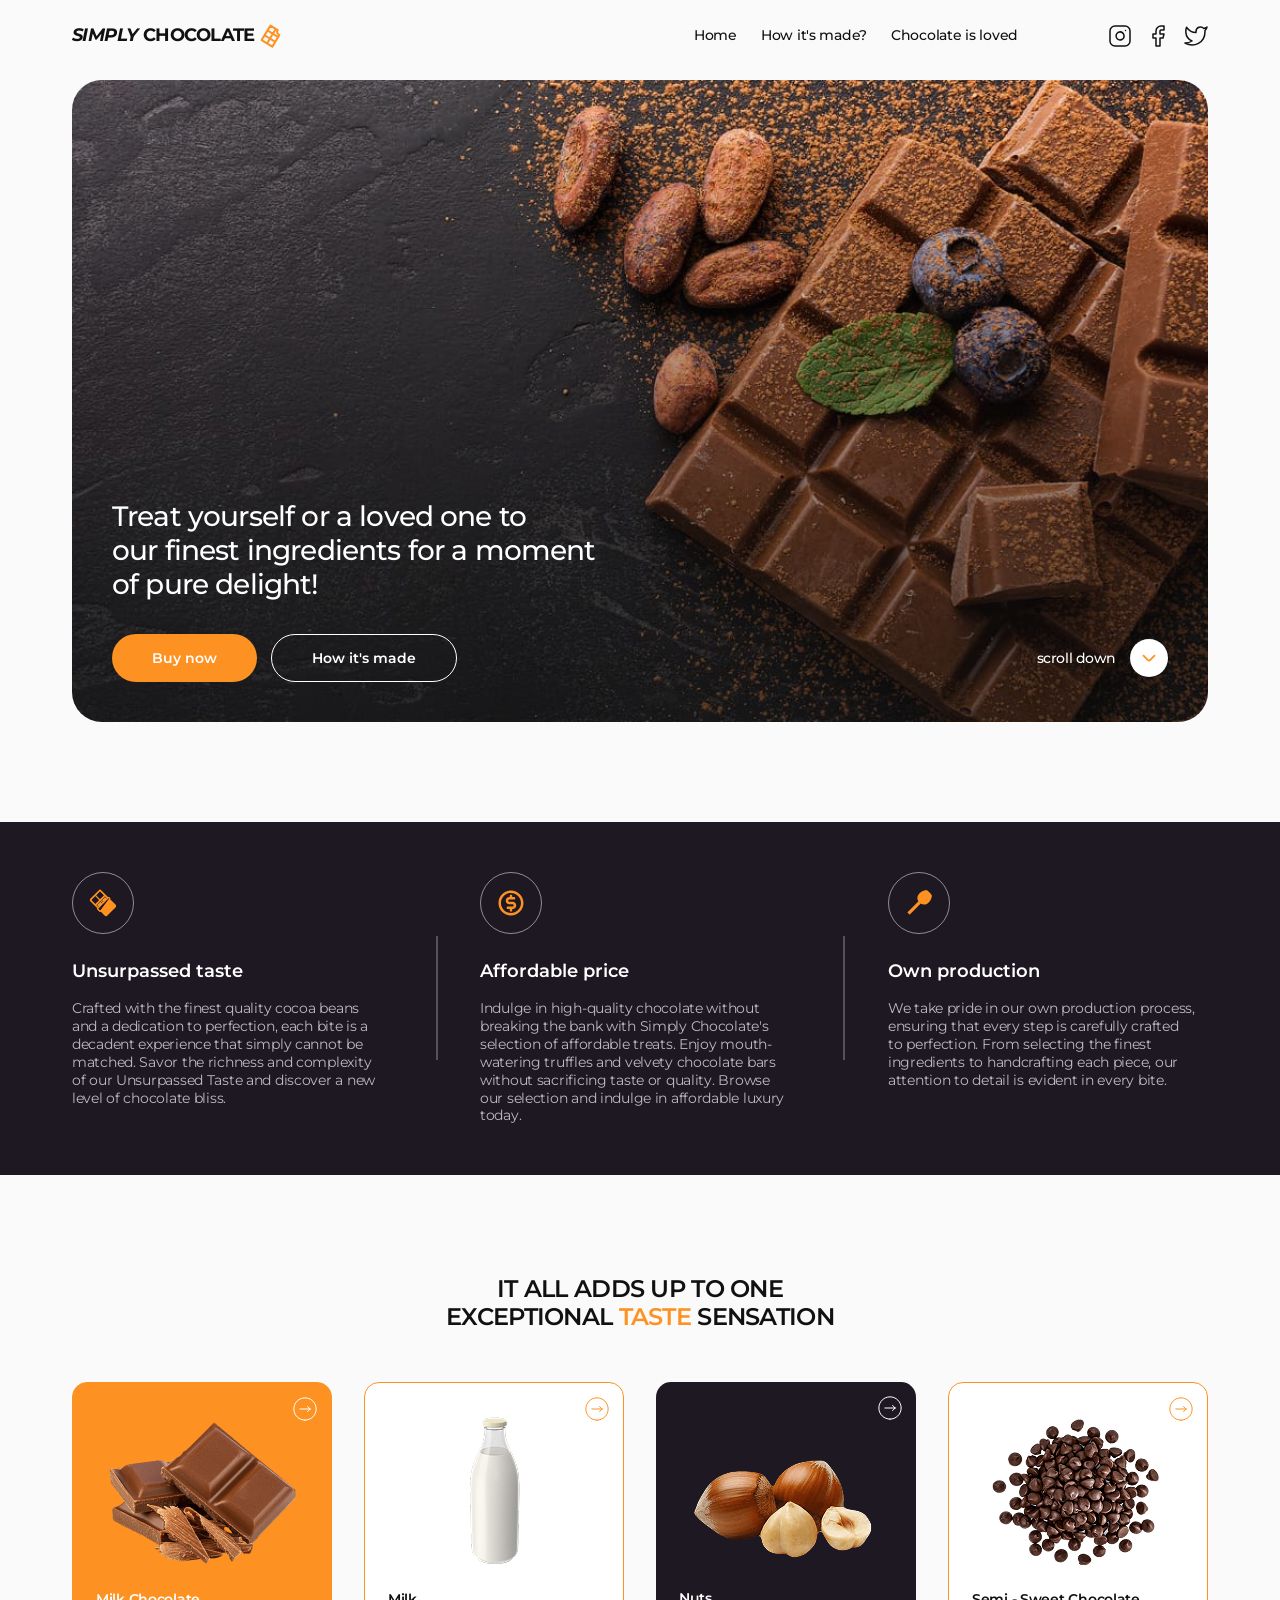
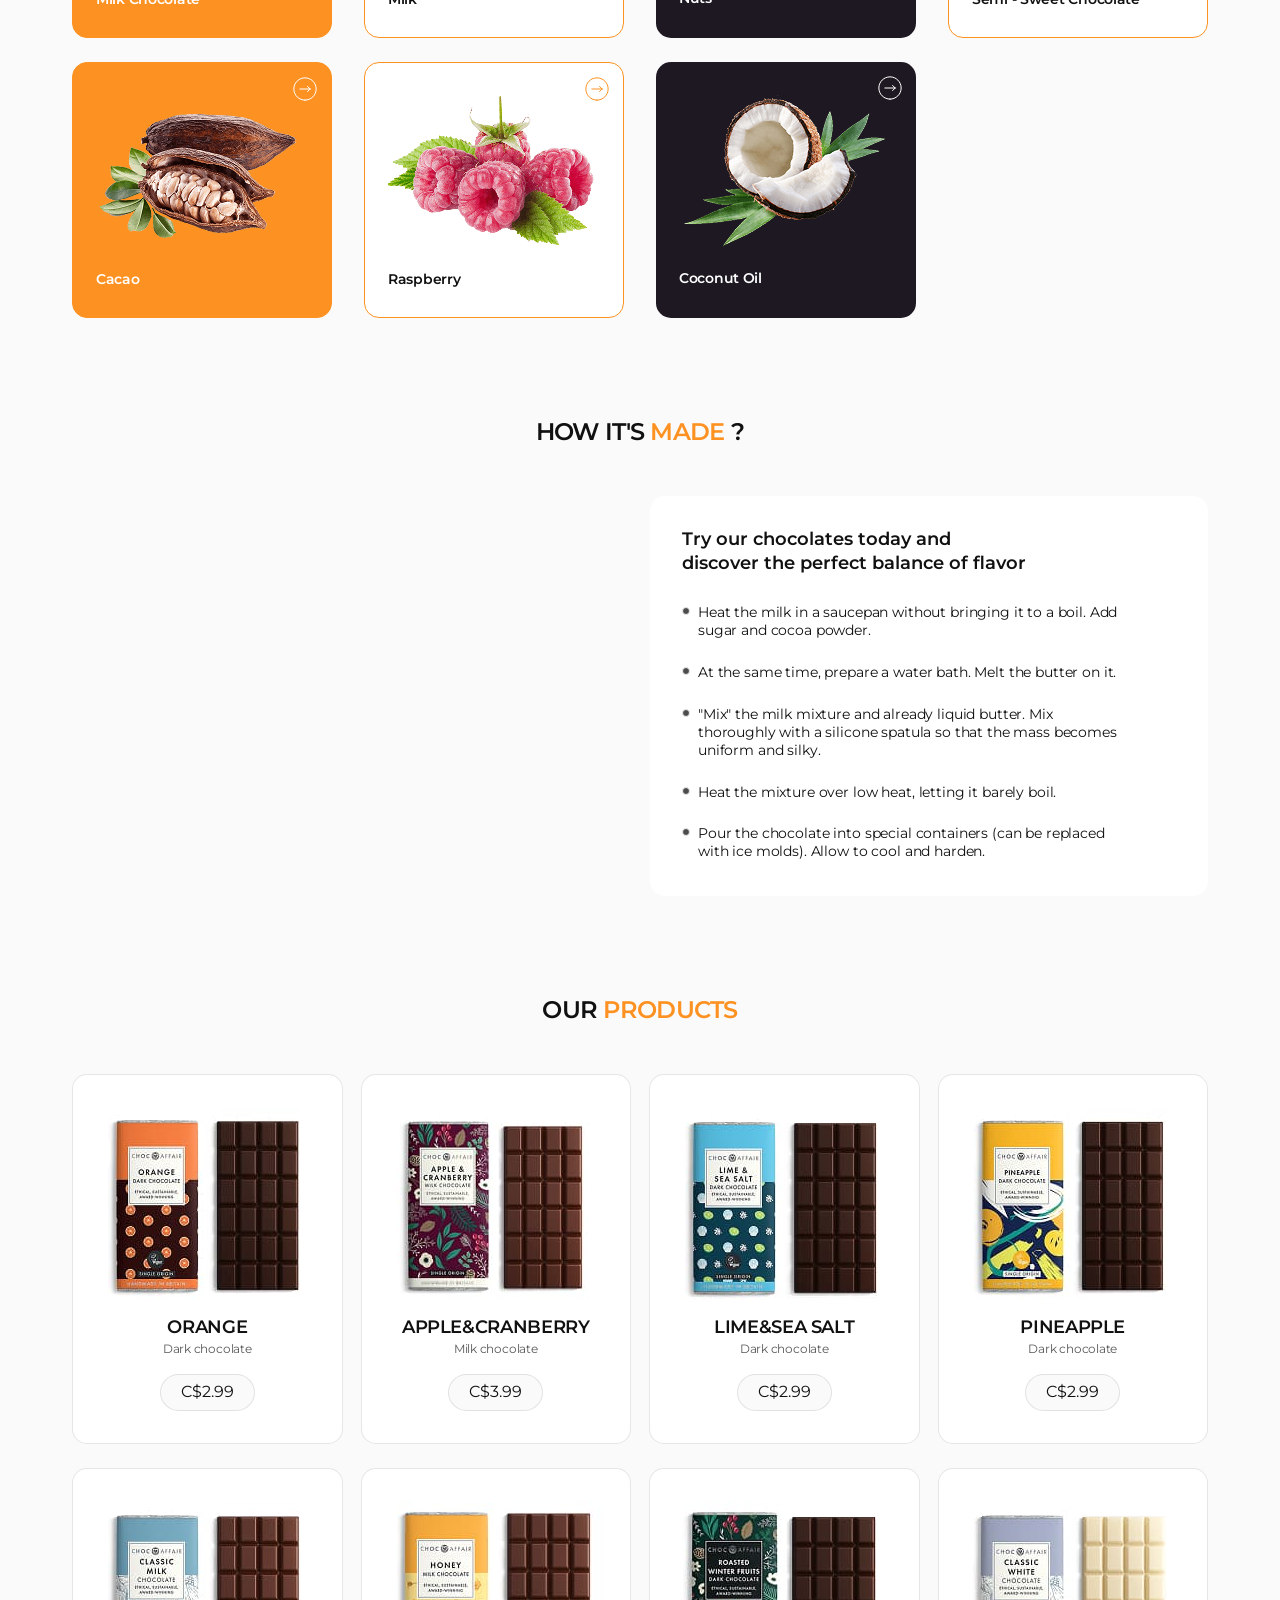
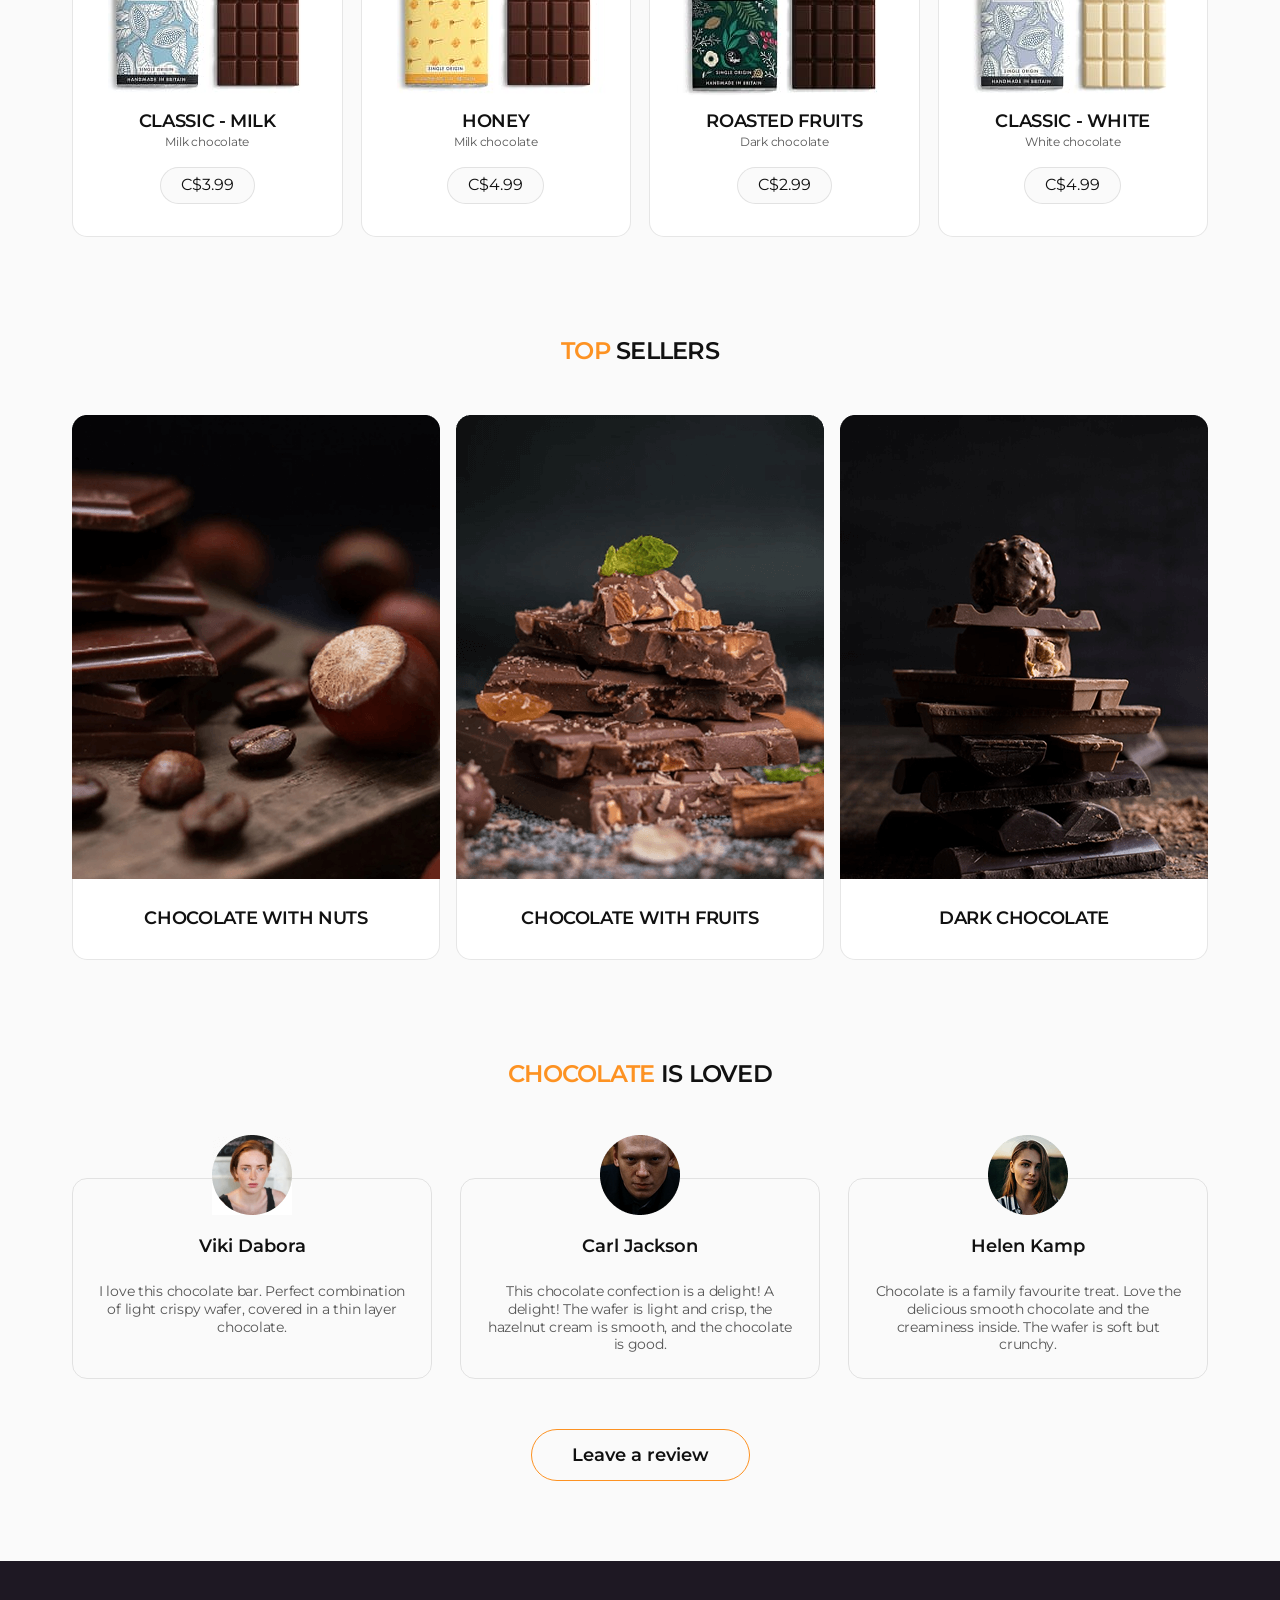
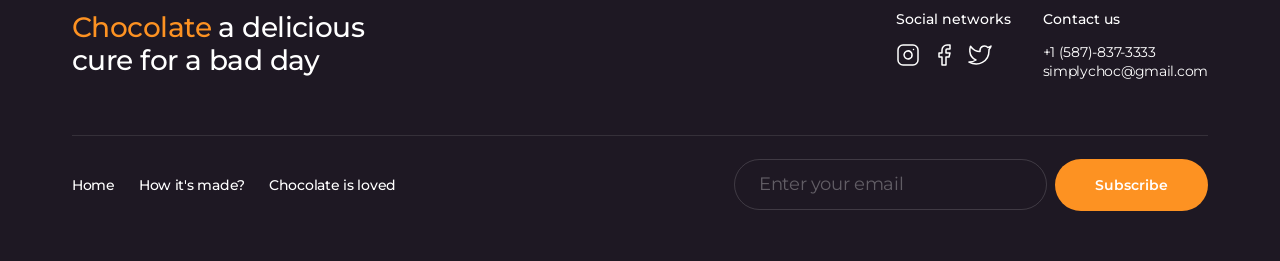
==== commit 937c37cf: "optimized img/png etc." ====
--- a/index.html
+++ b/index.html
@@ -5,7 +5,7 @@
     <meta name="viewport" content="width=device-width, initial-scale=1.0" />
     <title>Simply Chocolate</title>
 
-    <link rel="icon" href="./img/icons/logo.svg" />
+    <link rel="icon" href="./src/img/icons/logo.svg" />
 
     <!--? Google Fonts -->
     <link rel="preconnect" href="https://fonts.googleapis.com" />
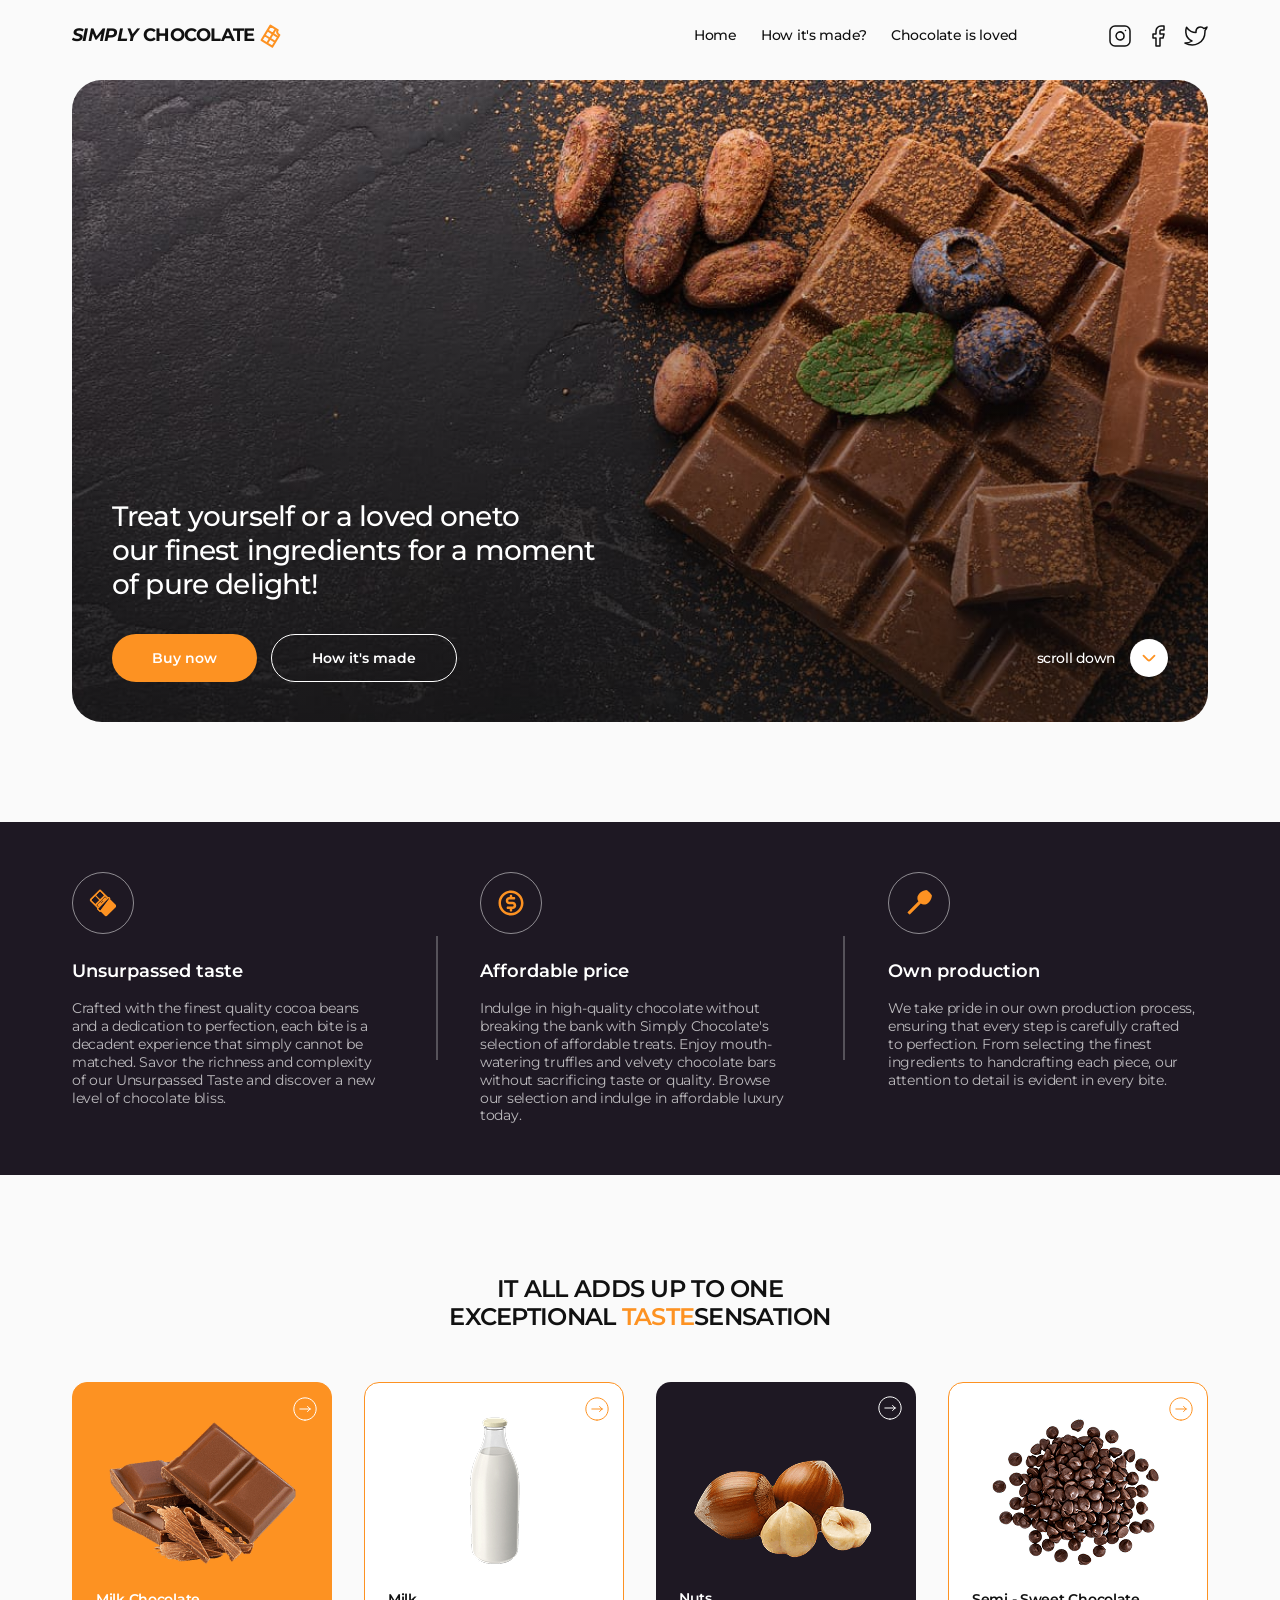
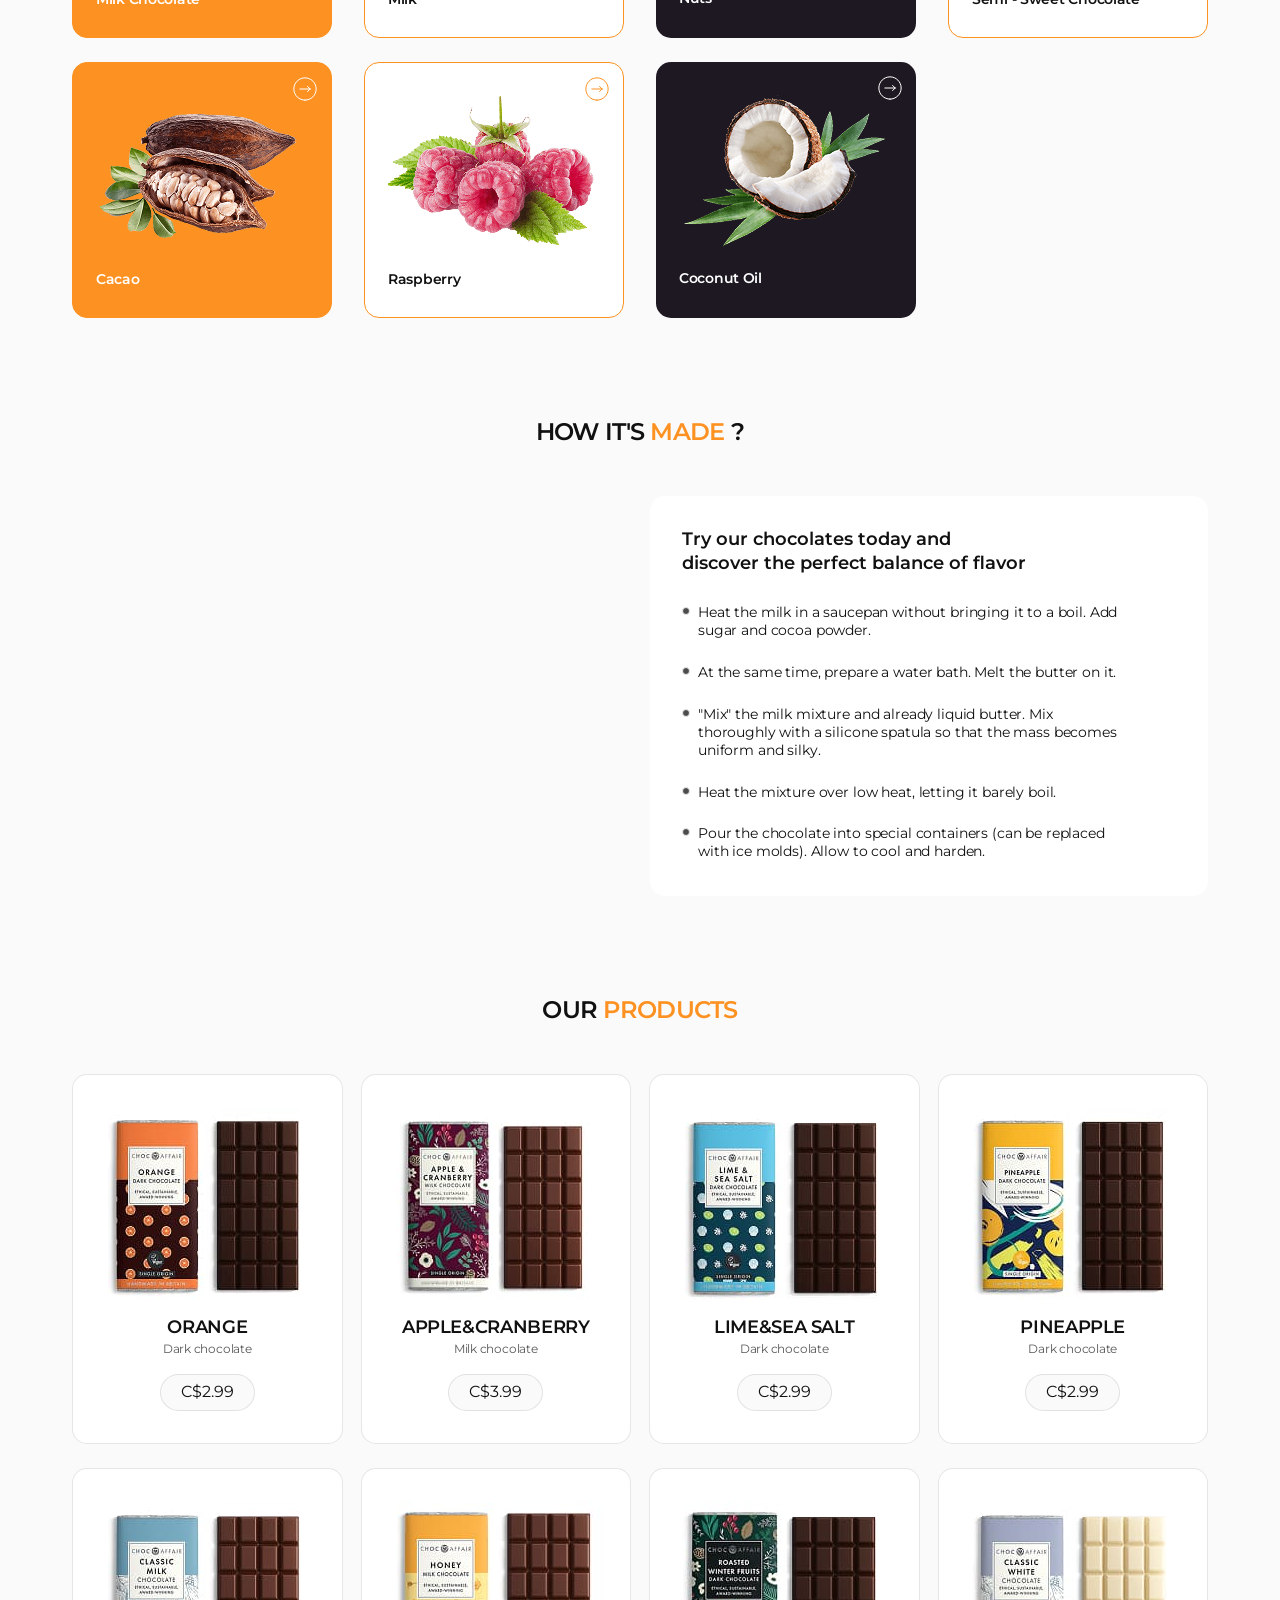
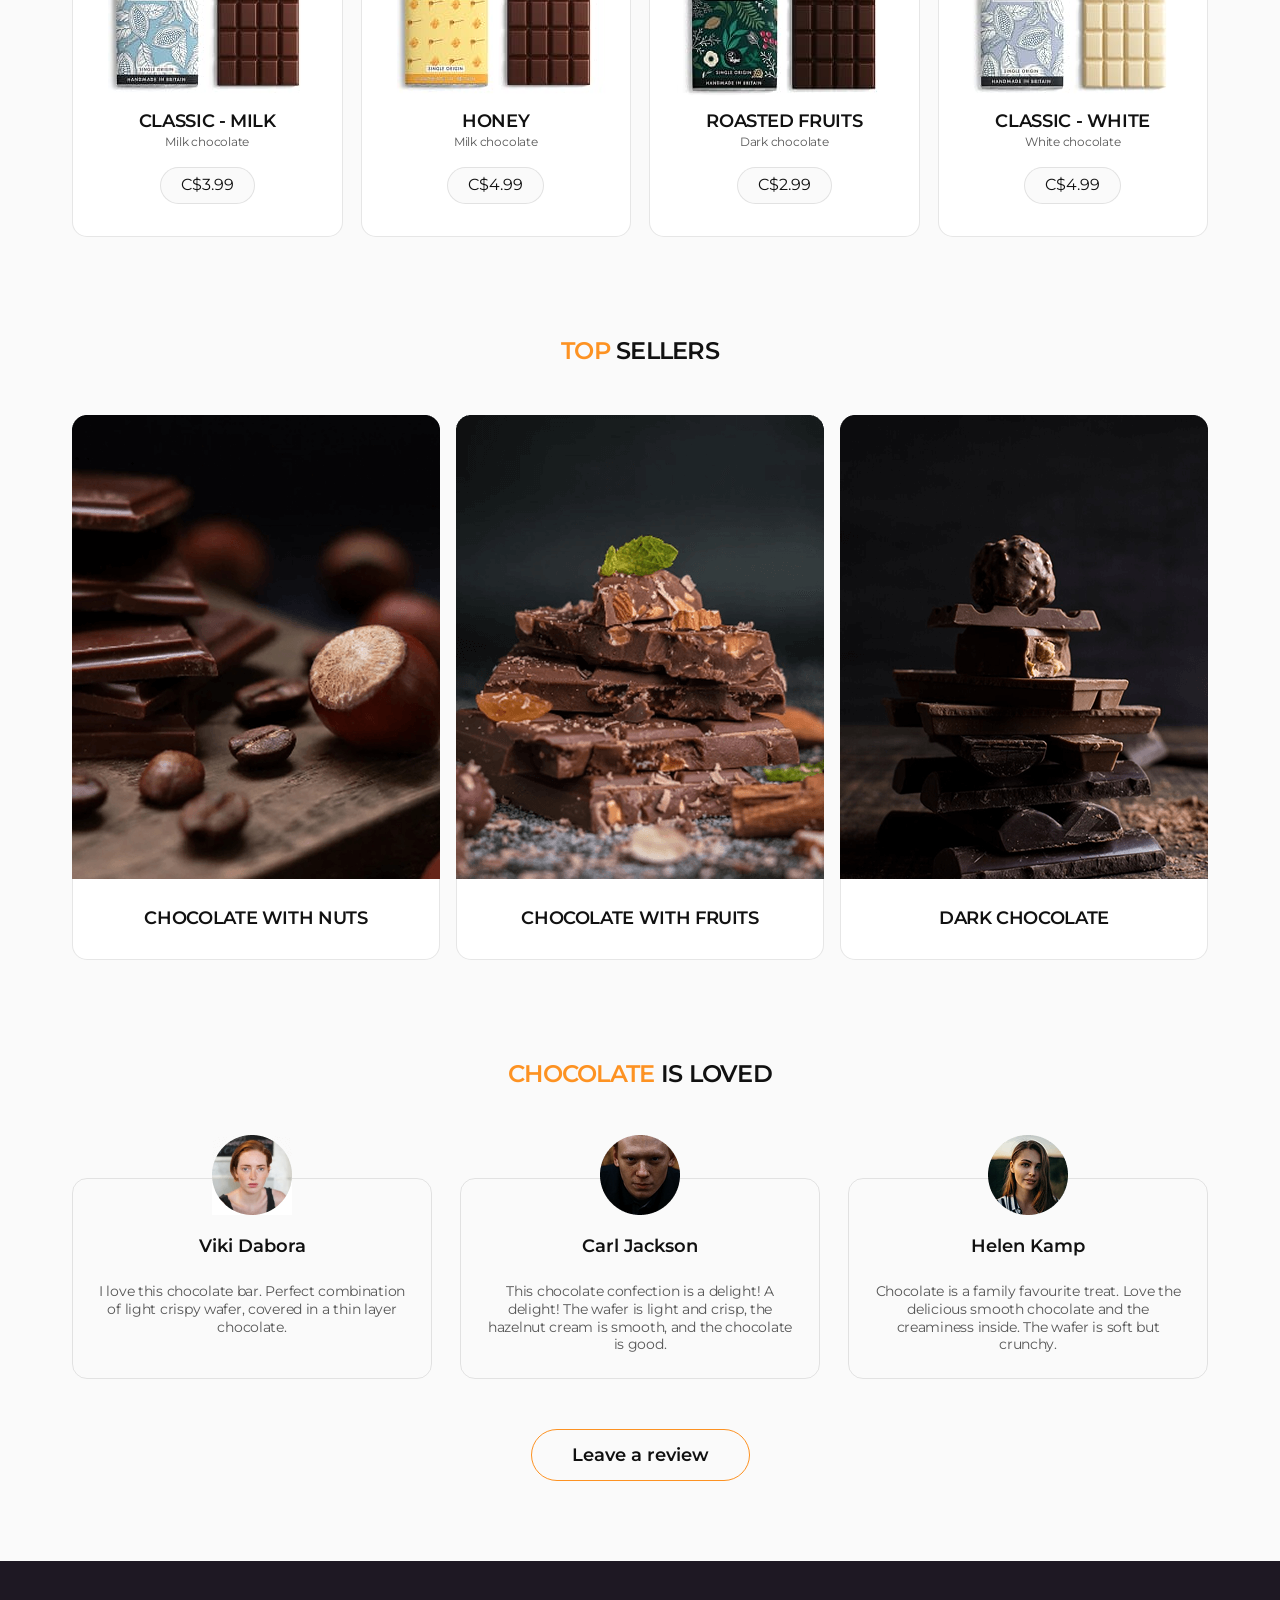
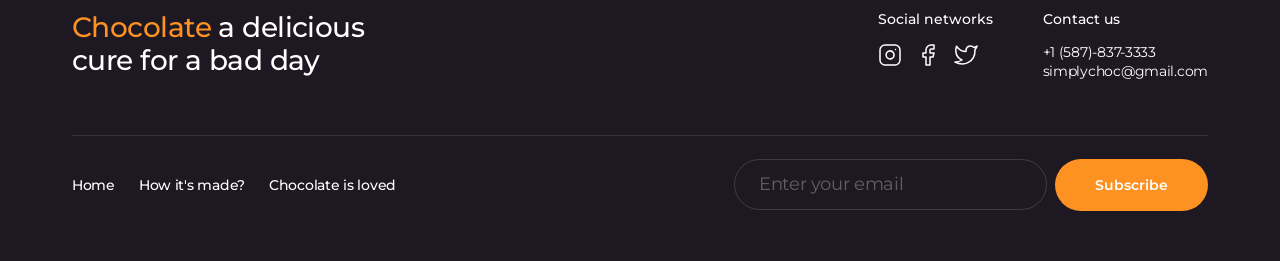
==== commit b3330742: "upd index.html -> minify" ====
--- a/index.html
+++ b/index.html
@@ -1,948 +1 @@
-<!DOCTYPE html>
-<html lang="en">
-  <head>
-    <meta charset="UTF-8" />
-    <meta name="viewport" content="width=device-width, initial-scale=1.0" />
-    <title>Simply Chocolate</title>
-
-    <link rel="icon" href="./src/img/icons/logo.svg" />
-
-    <!--? Google Fonts -->
-    <link rel="preconnect" href="https://fonts.googleapis.com" />
-    <link rel="preconnect" href="https://fonts.gstatic.com" crossorigin />
-    <link
-      href="https://fonts.googleapis.com/css2?family=Montserrat:ital,wght@0,100..900;1,100..900&display=swap"
-      rel="stylesheet"
-    />
-
-    <!--? Modern Normalize -->
-    <link
-      rel="stylesheet"
-      href="https://cdnjs.cloudflare.com/ajax/libs/modern-normalize/3.0.1/modern-normalize.min.css"
-    />
-
-    <!--? My Styles -->
-    <link rel="stylesheet" href="./src/css/style.css" />
-  </head>
-  <body>
-    <!--! HEADER SECTION -->
-    <header>
-      <div class="page-header container">
-        <a href="index.html" class="logo">
-          <i>Simply</i> Chocolate
-          <svg class="logo-icon">
-            <use href="./src/img/icons/sprite.svg#icon-chocolate-logo"></use>
-          </svg>
-        </a>
-
-        <button class="burger-menu" type="button">
-          <svg width="28" height="28">
-            <use href="./src/img/icons/sprite.svg#icon-open-menu"></use>
-          </svg>
-        </button>
-
-        <div class="header-nav-container">
-          <nav class="main-nav">
-            <ul class="menu">
-              <li class="menu-item">
-                <a class="header-link" href="index.html">Home</a>
-              </li>
-              <li class="menu-item">
-                <a class="header-link" href="#process">How it's made?</a>
-              </li>
-              <li class="menu-item">
-                <a class="header-link" href="#chocolateIsLoved"
-                  >Chocolate is loved</a
-                >
-              </li>
-            </ul>
-          </nav>
-
-          <address>
-            <ul class="social-media">
-              <li>
-                <a
-                  class="social-list-link"
-                  href="https://www.instagram.com/escbrk/"
-                  target="_blank"
-                >
-                  <svg class="social-icon">
-                    <use href="./src/img/icons/sprite.svg#icon-instagram"></use>
-                  </svg>
-                </a>
-              </li>
-              <li>
-                <a
-                  class="social-list-link"
-                  href="https://www.facebook.com/Escobrk"
-                  target="_blank"
-                >
-                  <svg
-                    class="social-icon"
-                    aria-label="simply chocolate logo icon"
-                  >
-                    <use href="./src/img/icons/sprite.svg#icon-facebook"></use>
-                  </svg>
-                </a>
-              </li>
-              <li>
-                <a class="social-list-link" href="#" target="_blank">
-                  <svg class="social-icon">
-                    <use href="./src/img/icons/sprite.svg#icon-twitter"></use>
-                  </svg>
-                </a>
-              </li>
-            </ul>
-          </address>
-        </div>
-      </div>
-    </header>
-
-    <main>
-      <!--! HERO SECTION -->
-      <section class="hero-section">
-        <div class="container">
-          <div class="hero-container">
-            <h1 class="title">
-              Treat yourself or a loved one <br class="br-mobile" />
-              to <br class="br-tablet" />
-              our finest ingredients for a moment of pure delight!
-            </h1>
-
-            <div class="btn-container">
-              <div class="hero-btn-wrapper">
-                <button type="button" class="hero-btn">Buy now</button>
-                <a href="#process" class="hero-link-btn">How it's made</a>
-              </div>
-
-              <a href="#chocolateIsLoved" class="scroll-btn"
-                >scroll down
-                <svg class="hero-icon">
-                  <use href="./src/img/icons/sprite.svg#icon-arrow-down"></use>
-                </svg>
-              </a>
-            </div>
-          </div>
-        </div>
-      </section>
-
-      <!--! FEATURES SECTION -->
-      <section class="features-section">
-        <div class="container">
-          <h2 class="visually-hidden">Our features</h2>
-
-          <ul class="featured-list">
-            <li class="features-item">
-              <svg class="features-icon">
-                <use href="./src/img/icons/sprite.svg#icon-chocolate-bar"></use>
-              </svg>
-              <h3 class="features-title">Unsurpassed taste</h3>
-              <p class="features-text">
-                Crafted with the finest quality cocoa beans and a dedication to
-                perfection, each bite is a decadent experience that simply
-                cannot be matched. Savor the richness and complexity of our
-                Unsurpassed Taste and discover a new level of chocolate bliss.
-              </p>
-            </li>
-            <li class="features-item">
-              <svg class="features-icon">
-                <use href="./src/img/icons/sprite.svg#icon-coin"></use>
-              </svg>
-              <h3 class="features-title">Affordable price</h3>
-              <p class="features-text">
-                Indulge in high-quality chocolate without breaking the bank with
-                Simply Chocolate's selection of affordable treats. Enjoy
-                mouth-watering truffles and velvety chocolate bars without
-                sacrificing taste or quality. Browse our selection and indulge
-                in affordable luxury today.
-              </p>
-            </li>
-            <li class="features-item">
-              <svg class="features-icon">
-                <use href="./src/img/icons/sprite.svg#icon-spoon"></use>
-              </svg>
-              <h3 class="features-title">Own production</h3>
-              <p class="features-text">
-                We take pride in our own production process, ensuring that every
-                step is carefully crafted to perfection. From selecting the
-                finest ingredients to handcrafting each piece, our attention to
-                detail is evident in every bite.
-              </p>
-            </li>
-          </ul>
-        </div>
-      </section>
-
-      <!--! INGREDIENTS SECTION -->
-      <section class="ingredients-section">
-        <div class="container">
-          <h2 class="ingredients-title section-title">
-            It all adds up to one exceptional
-            <span class="accent">taste</span>
-            <br class="br-mobile" />
-            sensation
-          </h2>
-
-          <ul class="ingredients-list">
-            <li class="ingredients-item">
-              <svg class="ingredients-icon">
-                <use href="./src/img/icons/sprite.svg#icon-arrow"></use>
-              </svg>
-              <img
-                class="ingredients-img"
-                srcset="./src/img/ingrediends/milk-chocolate@2x.png 2x"
-                src="./src/img/ingrediends/milk-chocolate.png"
-                alt="milk chocolate"
-                loading="lazy"
-              />
-              <h3 class="ingredients-list-title">Milk Chocolate</h3>
-
-              <div class="ingredients-item-overlay">
-                <h3 class="overlay-title">Milk Chocolate</h3>
-                <ul class="overlay-list">
-                  <li class="overlay-item">chocolate</li>
-                  <li class="overlay-item">the benefits</li>
-                </ul>
-                <p class="overlay-text">
-                  Milk chocolate is a solid chocolate confectionery containing
-                  cocoa, sugar and milk. It is the most consumed type of
-                  chocolate. Chocolate was originally sold and consumed as a
-                  beverage in pre-Columbian times. Although four-fifths of all
-                  milk chocolate is sold in the United States and Europe.
-                </p>
-              </div>
-            </li>
-            <li class="ingredients-item">
-              <svg class="ingredients-icon">
-                <use href="./src/img/icons/sprite.svg#icon-arrow"></use>
-              </svg>
-              <img
-                class="ingredients-img"
-                srcset="./src/img/ingrediends/milk@2x.png 2x"
-                src="./src/img/ingrediends/milk.png"
-                alt="milk"
-                loading="lazy"
-              />
-              <h3 class="ingredients-list-title">Milk</h3>
-
-              <div class="ingredients-item-overlay">
-                <h3 class="overlay-title">Milk</h3>
-                <ul class="overlay-list">
-                  <li class="overlay-item">milk</li>
-                  <li class="overlay-item">the benefits</li>
-                </ul>
-                <p class="overlay-text">
-                  Milk is a white liquid food produced by the mammary glands of
-                  mammals. It is the primary source of nutrition for young
-                  mammals (including breastfed human infants) before they are
-                  able to digest solid food.Early-lactation milk, which is
-                  called colostrum, contains antibodies that strengthen the
-                  immune system.
-                </p>
-              </div>
-            </li>
-            <li class="ingredients-item">
-              <svg class="ingredients-icon">
-                <use href="./src/img/icons/sprite.svg#icon-arrow"></use>
-              </svg>
-              <img
-                class="ingredients-img"
-                srcset="./src/img/ingrediends/nuts@2x.png 2x"
-                src="./src/img/ingrediends/nuts.png"
-                alt="nuts"
-                loading="lazy"
-              />
-              <h3 class="ingredients-list-title">Nuts</h3>
-
-              <div class="ingredients-item-overlay">
-                <h3 class="overlay-title">Nuts</h3>
-                <ul class="overlay-list">
-                  <li class="overlay-item">nuts</li>
-                  <li class="overlay-item">the benefits</li>
-                </ul>
-                <p class="overlay-text">
-                  Almonds, pistachios, and walnuts are some types of nuts that
-                  contain healthy nutrients. When eaten as part of a
-                  nutrient-dense diet, these 9 nuts may offer benefits such as
-                  reducing your risk of heart disease. They’re a good source of
-                  fiber, healthy fats, and plant protein. Plus, they’re great on
-                  their own.
-                </p>
-              </div>
-            </li>
-            <li class="ingredients-item">
-              <svg class="ingredients-icon">
-                <use href="./src/img/icons/sprite.svg#icon-arrow"></use>
-              </svg>
-              <img
-                class="ingredients-img"
-                srcset="./src/img/ingrediends/semi-sweet-chocolate@2x.png 2x"
-                src="./src/img/ingrediends/semi-sweet-chocolate.png"
-                alt="semi-sweet chocolate"
-                loading="lazy"
-              />
-              <h3 class="ingredients-list-title">Semi - Sweet Chocolate</h3>
-
-              <div class="ingredients-item-overlay">
-                <h3 class="overlay-title">Semi - Sweet Chocolate</h3>
-                <ul class="overlay-list">
-                  <li class="overlay-item">sweet chocolate</li>
-                  <li class="overlay-item">the benefits</li>
-                </ul>
-                <p class="overlay-text">
-                  Semi-sweet chocolate has a cocoa solid content of 35 to 65%.
-                  One of the best ways to gain an understanding of this type of
-                  chocolate is to compare it to a different type of chocolate.
-                  Semisweet is darker than milk chocolate. In a taste
-                  comparison, it has a slightly bitter taste whereas milk
-                  chocolate is sweeter and more mellow.
-                </p>
-              </div>
-            </li>
-            <li class="ingredients-item">
-              <svg class="ingredients-icon">
-                <use href="./src/img/icons/sprite.svg#icon-arrow"></use>
-              </svg>
-              <img
-                class="ingredients-img"
-                srcset="./src/img/ingrediends/cacao@2x.png 2x"
-                src="./src/img/ingrediends/cacao.png"
-                alt="cacao"
-                loading="lazy"
-              />
-              <h3 class="ingredients-list-title">Cacao</h3>
-
-              <div class="ingredients-item-overlay">
-                <h3 class="overlay-title">Cacao</h3>
-                <ul class="overlay-list">
-                  <li class="overlay-item">cacao</li>
-                  <li class="overlay-item">the benefits</li>
-                </ul>
-                <p class="overlay-text">
-                  Cocoa is a natural product obtained from the fruits of the
-                  cocoa tree (Theobroma cacao). This tropical fruit contains
-                  beans, from which cocoa mass, cocoa powder and chocolate are
-                  made. The history of the use of cocoa goes back to ancient
-                  times. Already in ancient Mesoamerica, the Mayan and Aztec
-                  civilizations used cocoa in their culture and rituals
-                </p>
-              </div>
-            </li>
-            <li class="ingredients-item">
-              <svg class="ingredients-icon">
-                <use href="./src/img/icons/sprite.svg#icon-arrow"></use>
-              </svg>
-              <img
-                class="ingredients-img"
-                srcset="./src/img/ingrediends/raspberry@2x.png 2x"
-                src="./src/img/ingrediends/raspberry.png"
-                alt="raspberry"
-                loading="lazy"
-              />
-              <h3 class="ingredients-list-title">Raspberry</h3>
-
-              <div class="ingredients-item-overlay">
-                <h3 class="overlay-title">Raspberry</h3>
-                <ul class="overlay-list">
-                  <li class="overlay-item">raspberry</li>
-                  <li class="overlay-item">the benefits</li>
-                </ul>
-                <p class="overlay-text">
-                  Raspberry is a tasty and aromatic berry plant that is popular
-                  all over the world. It belongs to the pink family and grows in
-                  many regions, including North America, Europe and Asia.
-                  Raspberries have many varieties and color variations, from red
-                  to yellow and black.
-                </p>
-              </div>
-            </li>
-            <li class="ingredients-item">
-              <svg class="ingredients-icon">
-                <use href="./src/img/icons/sprite.svg#icon-arrow"></use>
-              </svg>
-              <img
-                class="ingredients-img"
-                srcset="./src/img/ingrediends/coconut-oil@2x.png 2x"
-                src="./src/img/ingrediends/coconut-oil.png"
-                alt="coconut oil"
-                loading="lazy"
-              />
-              <h3 class="ingredients-list-title">Coconut Oil</h3>
-
-              <div class="ingredients-item-overlay">
-                <h3 class="overlay-title">Coconut Oil</h3>
-                <ul class="overlay-list">
-                  <li class="overlay-item">coconut oil</li>
-                  <li class="overlay-item">the benefits</li>
-                </ul>
-                <p class="overlay-text">
-                  Coconut oil is a vegetable oil obtained from the pulp of the
-                  fruit of the coconut palm (Cocos nucifera). It is widely used
-                  in cooking, cosmetics and medicine, thanks to its numerous
-                  useful properties. Coconut oil is a source of saturated fats,
-                  especially medium-chain fatty acids, such as lauric acid.
-                </p>
-              </div>
-            </li>
-          </ul>
-        </div>
-      </section>
-
-      <!--! PROCESS SECTION -->
-      <section id="process" class="process-section">
-        <div class="container">
-          <h2 class="section-title">
-            How it's
-            <span class="accent">made</span>
-            ?
-          </h2>
-
-          <div class="wrapper">
-            <iframe
-              class="wrapper-element"
-              src="https://www.youtube.com/embed/hamUrh8dl7o?si=6hHMDr9dNvWp190o"
-              title="YouTube video player"
-              frameborder="0"
-              allow="accelerometer; autoplay; clipboard-write; encrypted-media; gyroscope; picture-in-picture; web-share"
-              referrerpolicy="strict-origin-when-cross-origin"
-              allowfullscreen
-            ></iframe>
-            <div class="wrapper-element">
-              <h3 class="wrapper-title">
-                Try our chocolates today and discover the perfect balance of
-                flavor
-              </h3>
-
-              <ul class="wrapper-list">
-                <li class="wrapper-item">
-                  Heat the milk in a saucepan without bringing it to a boil. Add
-                  sugar and cocoa powder.
-                </li>
-                <li class="wrapper-item">
-                  At the same time, prepare a water bath. Melt the butter on it.
-                </li>
-                <li class="wrapper-item">
-                  "Mix" the milk mixture and already liquid butter. Mix
-                  thoroughly with a silicone spatula so that the mass becomes
-                  uniform and silky.
-                </li>
-                <li class="wrapper-item">
-                  Heat the mixture over low heat, letting it barely boil.
-                </li>
-                <li class="wrapper-item">
-                  Pour the chocolate into special containers (can be replaced
-                  with ice molds). Allow to cool and harden.
-                </li>
-              </ul>
-            </div>
-          </div>
-        </div>
-      </section>
-
-      <!--! PRODUCTS SECTION -->
-      <section class="products-section">
-        <div class="container">
-          <h2 class="section-title">
-            Our
-            <span class="accent">products</span>
-          </h2>
-
-          <ul class="products-list">
-            <li class="products-item">
-              <img
-                srcset="./src/img/products/orange@2x.jpg 2x"
-                src="./src/img/products/orange.jpg"
-                alt="Orange"
-                class="products-img"
-                loading="lazy"
-              />
-              <h3 class="products-title">Orange</h3>
-              <span>Dark chocolate</span>
-              <p class="products-price">C&dollar;2.99</p>
-            </li>
-            <li class="products-item">
-              <img
-                srcset="./src/img/products/apple-cranberry@2x.jpg 2x"
-                src="./src/img/products/apple-cranberry.jpg"
-                alt="Apple&Cranberry"
-                class="products-img"
-                loading="lazy"
-              />
-              <h3 class="products-title">Apple&Cranberry</h3>
-              <span>Milk chocolate</span>
-              <p class="products-price">C&dollar;3.99</p>
-            </li>
-            <li class="products-item">
-              <img
-                srcset="./src/img/products/lime-sea-salt@2x.jpg 2x"
-                src="./src/img/products/lime-sea-salt.jpg"
-                alt="Lime&Sea Salt"
-                class="products-img"
-                loading="lazy"
-              />
-              <h3 class="products-title">Lime&Sea Salt</h3>
-              <span>Dark chocolate</span>
-              <p class="products-price">C&dollar;2.99</p>
-            </li>
-            <li class="products-item">
-              <img
-                srcset="./src/img/products/pineapple@2x.jpg 2x"
-                src="./src/img/products/pineapple.jpg"
-                alt="Pineapple"
-                class="products-img"
-                loading="lazy"
-              />
-              <h3 class="products-title">Pineapple</h3>
-              <span>Dark chocolate</span>
-              <p class="products-price">C&dollar;2.99</p>
-            </li>
-            <li class="products-item">
-              <img
-                srcset="./src/img/products/classic-milk@2x.jpg 2x"
-                src="./src/img/products/classic-milk.jpg"
-                alt="Classic - Milk"
-                class="products-img"
-                loading="lazy"
-              />
-              <h3 class="products-title">Classic - Milk</h3>
-              <span>Milk chocolate</span>
-              <p class="products-price">C&dollar;3.99</p>
-            </li>
-            <li class="products-item">
-              <img
-                srcset="./src/img/products/honey@2x.jpg 2x"
-                src="./src/img/products/honey.jpg"
-                alt="Honey"
-                class="products-img"
-                loading="lazy"
-              />
-              <h3 class="products-title">Honey</h3>
-              <span>Milk chocolate</span>
-              <p class="products-price">C&dollar;4.99</p>
-            </li>
-            <li class="products-item">
-              <img
-                srcset="./src/img/products/roasted-fruits@2x.jpg 2x"
-                src="./src/img/products/roasted-fruits.jpg"
-                alt="Roasted Fruits"
-                class="products-img"
-                loading="lazy"
-              />
-              <h3 class="products-title">Roasted Fruits</h3>
-              <span>Dark chocolate</span>
-              <p class="products-price">C&dollar;2.99</p>
-            </li>
-            <li class="products-item">
-              <img
-                srcset="./src/img/products/classic-white@2x.jpg 2x"
-                src="./src/img/products/classic-white.jpg"
-                alt="Classic - White"
-                class="products-img"
-                loading="lazy"
-              />
-              <h3 class="products-title">Classic - White</h3>
-              <span>White chocolate</span>
-              <p class="products-price">C&dollar;4.99</p>
-            </li>
-          </ul>
-        </div>
-      </section>
-
-      <!--! SELLERS SECTION -->
-      <section class="sellers-section">
-        <div class="container">
-          <h2 class="section-title"><span class="accent">Top</span> Sellers</h2>
-
-          <ul class="sellers-list">
-            <li class="sellers-item">
-              <div class="sellers-img-wrapper">
-                <img
-                  srcset="./src/img/top_sellers/chocolate_with_nuts@2x.png 2x"
-                  src="./src/img/top_sellers/chocolate_with_nuts.png"
-                  alt=""
-                  class="sellers-img"
-                  loading="lazy"
-                />
-                <p class="sellers-description">
-                  Chocolate with nuts is a delectable combination that brings
-                  together the smoothness of chocolate and the crunchiness of
-                  nuts. Whether it's milk chocolate, dark chocolate, or white
-                  chocolate, the addition of nuts adds a whole new dimension of
-                  flavor and texture.
-                </p>
-              </div>
-              <h3 class="sellers-title">Chocolate with nuts</h3>
-            </li>
-            <li class="sellers-item">
-              <div class="sellers-img-wrapper">
-                <img
-                  srcset="./src/img/top_sellers/chocolate_with_fruits@2x.png 2x"
-                  src="./src/img/top_sellers/chocolate_with_fruits.png"
-                  alt=""
-                  class="sellers-img"
-                  loading="lazy"
-                />
-                <p class="sellers-description">
-                  Chocolate with fruit is an unbeatable combination of two of
-                  the tastiest things in the world. This dessert combines
-                  delicate and aromatic chocolate with fresh and juicy fruits,
-                  creating a true poetry of taste.
-                </p>
-              </div>
-              <h3 class="sellers-title">Chocolate with fruits</h3>
-            </li>
-            <li class="sellers-item">
-              <div class="sellers-img-wrapper">
-                <img
-                  srcset="./src/img/top_sellers/dark_chocolate@2x.png 2x"
-                  src="./src/img/top_sellers/dark_chocolate.png"
-                  alt=""
-                  class="sellers-img"
-                  loading="lazy"
-                />
-                <p class="sellers-description">
-                  Dark chocolate is a rich and indulgent treat that is beloved
-                  by many chocolate enthusiasts. It is made from cocoa beans,
-                  which are roasted, ground, and then processed to produce
-                  chocolate liquor. Dark chocolate contains a higher percentage
-                  of cocoa solids compared to milk chocolate.
-                </p>
-              </div>
-              <h3 class="sellers-title">Dark chocolate</h3>
-            </li>
-          </ul>
-        </div>
-      </section>
-
-      <!--! COMMENTS SECTION -->
-      <section id="chocolateIsLoved">
-        <div class="container">
-          <h2 class="section-title">
-            <span class="accent">chocolate</span>
-            is loved
-          </h2>
-
-          <ul class="comments-list">
-            <li class="comments-item">
-              <img
-                class="comments-photo"
-                srcset="./src/img/employees/viki@2x.png 2x"
-                src="./src/img/employees/viki.png"
-                alt="Viki Dabora"
-                loading="lazy"
-              />
-              <h3 class="comments-title">Viki Dabora</h3>
-              <p class="comments-text">
-                I love this chocolate bar. Perfect combination of light crispy
-                wafer, covered in a thin layer chocolate.
-              </p>
-            </li>
-            <li class="comments-item">
-              <img
-                class="comments-photo"
-                srcset="./src/img/employees/carl@2x.png 2x"
-                src="./src/img/employees/carl.png"
-                alt="Carl"
-                loading="lazy"
-              />
-              <h3 class="comments-title">Carl Jackson</h3>
-              <p class="comments-text">
-                This chocolate confection is a delight! A delight! The wafer is
-                light and crisp, the hazelnut cream is smooth, and the chocolate
-                is good.
-              </p>
-            </li>
-            <li class="comments-item">
-              <img
-                class="comments-photo"
-                srcset="./src/img/employees/helen@2x.png 2x"
-                src="./src/img/employees/helen.png"
-                alt="Helen"
-                loading="lazy"
-              />
-              <h3 class="comments-title">Helen Kamp</h3>
-              <p class="comments-text">
-                Chocolate is a family favourite treat. Love the delicious smooth
-                chocolate and the creaminess inside. The wafer is soft but
-                crunchy.
-              </p>
-            </li>
-          </ul>
-
-          <button type="button" class="comments-btn">Leave a review</button>
-        </div>
-      </section>
-    </main>
-
-    <!--! FOOTER -->
-    <footer>
-      <div class="container">
-        <div class="footer-info">
-          <h2 class="footer-title">
-            <span class="accent">Chocolate</span>
-            a delicious cure for a bad day
-          </h2>
-
-          <div class="footer-social">
-            <div class="footer-networks">
-              <h3 class="footer-subtitle">Social networks</h3>
-              <ul class="footer-list">
-                <li class="footer-item">
-                  <a
-                    href="https://www.instagram.com/escbrk/"
-                    target="_blank"
-                    class="social-list-link"
-                  >
-                    <svg class="social-icon">
-                      <use
-                        href="./src/img/icons/sprite.svg#icon-instagram"
-                      ></use>
-                    </svg>
-                  </a>
-                </li>
-                <li class="footer-item">
-                  <a
-                    href="https://www.facebook.com/Escobrk"
-                    target="_blank"
-                    class="social-list-link"
-                  >
-                    <svg class="social-icon">
-                      <use
-                        href="./src/img/icons/sprite.svg#icon-facebook"
-                      ></use>
-                    </svg>
-                  </a>
-                </li>
-                <li class="footer-item">
-                  <a href="#" target="_blank" class="social-list-link">
-                    <svg class="social-icon">
-                      <use href="./src/img/icons/sprite.svg#icon-twitter"></use>
-                    </svg>
-                  </a>
-                </li>
-              </ul>
-            </div>
-
-            <div class="footer-contacts">
-              <h3 class="footer-subtitle">Contact us</h3>
-              <address>
-                <ul class="contact-list">
-                  <li class="contact-item">
-                    <a class="contact-link" href="tel:+15878373333"
-                      >+1 (587)-837-3333</a
-                    >
-                  </li>
-                  <li class="contact-item">
-                    <a class="contact-link" href="mailto:simplychoc@gmail.com"
-                      >simplychoc@gmail.com</a
-                    >
-                  </li>
-                </ul>
-              </address>
-            </div>
-          </div>
-        </div>
-
-        <div class="footer-nav">
-          <nav>
-            <ul class="footer-nav-list">
-              <li class="footer-nav-item">
-                <a class="footer-nav-link" href="/">Home</a>
-              </li>
-              <li class="footer-nav-item">
-                <a class="footer-nav-link" href="#process">How it's made?</a>
-              </li>
-              <li class="footer-nav-item">
-                <a class="footer-nav-link" href="#chocolateIsLoved"
-                  >Chocolate is loved</a
-                >
-              </li>
-            </ul>
-          </nav>
-
-          <form class="footer-form">
-            <label for="footer-email">
-              <input
-                class="footer-input"
-                type="email"
-                id="footer-email"
-                placeholder="Enter your email"
-              />
-            </label>
-            <button class="form-btn" type="button">Subscribe</button>
-          </form>
-        </div>
-      </div>
-    </footer>
-
-    <!--! MODAL -->
-    <!-- <div class="modal-overlay">
-      <div class="modal">
-        <button
-          type="button"
-          class="modal-close-btn"
-          aria-label="modal close button"
-        >
-          <svg width="28" height="28">
-            <use href="./src/img/icons/sprite.svg#icon-x-close"></use>
-          </svg>
-        </button>
-
-        <p class="modal-title">
-          Leave a review about <span class="accent">our chocolate</span>
-        </p>
-
-        <form class="review-form">
-          <div class="form-input-wrapper">
-            <label class="modal-form-label" for="user_name"
-              >Name<sup class="required">*</sup></label
-            >
-            <div class="input-wrapper">
-              <input
-                class="modal-form-input"
-                type="text"
-                name="user_name"
-                id="user_name"
-                pattern="[a-zA-Z]+"
-                required
-                placeholder="Mike Jackson"
-              />
-              <svg class="form-input-icon">
-                <use href="./src/img/icons/sprite.svg#icon-user"></use>
-              </svg>
-            </div>
-          </div>
-
-          <div class="form-input-wrapper">
-            <label class="modal-form-label" for="user_email"
-              >Email<sup class="required">*</sup></label
-            >
-
-            <div class="input-wrapper">
-              <input
-                class="modal-form-input"
-                type="email"
-                name="user_email"
-                id="user_email"
-                required
-                placeholder="example@mail.com"
-              />
-              <svg class="form-input-icon">
-                <use href="./src/img/icons/sprite.svg#icon-mail"></use>
-              </svg>
-            </div>
-          </div>
-
-          <div class="form-input-wrapper">
-            <label class="modal-form-label" for="user_phone_number"
-              >Phone number<sup class="required">*</sup></label
-            >
-            <div class="input-wrapper">
-              <input
-                type="tel"
-                name="user_phone_number"
-                id="user_phone_number"
-                required
-                pattern="[0-9]{3}-[0-9]{3}-[0-9]{4}"
-                title="123-456-7890"
-                placeholder="123-456-7890"
-                class="modal-form-input"
-              />
-              <svg class="form-input-icon">
-                <use href="./src/img/icons/sprite.svg#icon-phone"></use>
-              </svg>
-            </div>
-          </div>
-
-          <div class="form-input-wrapper">
-            <label class="modal-form-label" for="user_comment">Comment</label>
-            <textarea
-              class="modal-form-textarea"
-              name="user_comment"
-              id="user_comment"
-              placeholder="Enter text"
-            ></textarea>
-          </div>
-
-          <div class="checkbox-wrapper">
-            <input
-              type="checkbox"
-              name="privacy_policy"
-              id="privacy_policy"
-              class="policy-checkbox-input"
-              required
-              value="true"
-            />
-            <label for="privacy_policy" class="custom-checkbox modal-form-label"
-              >I accept the terms and conditions of the &nbsp;<a
-                href="#"
-                class="accent"
-                >Privacy Policy</a
-              ><sup class="required">*</sup></label
-            >
-          </div>
-
-          <button type="submit" class="send-form-btn">Send</button>
-        </form>
-      </div>
-    </div> -->
-
-    <!--! MOBILE MENU  -->
-    <div class="mobile-menu">
-      <div class="container">
-        <button class="close-mobile-menu-btn" type="button">
-          <svg>
-            <use href="./src/img/icons/sprite.svg#icon-x-close"></use>
-          </svg>
-        </button>
-
-        <nav class="main-nav-mobile">
-          <ul class="mobile-menu-list">
-            <li class="menu-item">
-              <a class="mobile-menu-link" href="index.html">Home</a>
-            </li>
-            <li class="menu-item">
-              <a class="mobile-menu-link" href="#process">How it's made?</a>
-            </li>
-            <li class="menu-item">
-              <a class="mobile-menu-link" href="#chocolateIsLoved"
-                >Chocolate is loved</a
-              >
-            </li>
-          </ul>
-        </nav>
-
-        <address>
-          <ul class="mobile-social-media">
-            <li>
-              <a href="https://www.instagram.com/escbrk/" target="_blank">
-                <svg class="social-icon">
-                  <use href="./src/img/icons/sprite.svg#icon-instagram"></use>
-                </svg>
-              </a>
-            </li>
-            <li>
-              <a href="https://www.facebook.com/Escobrk" target="_blank">
-                <svg
-                  class="social-icon"
-                  aria-label="simply chocolate logo icon"
-                >
-                  <use href="./src/img/icons/sprite.svg#icon-facebook"></use>
-                </svg>
-              </a>
-            </li>
-            <li>
-              <a href="#" target="_blank">
-                <svg class="social-icon">
-                  <use href="./src/img/icons/sprite.svg#icon-twitter"></use>
-                </svg>
-              </a>
-            </li>
-          </ul>
-        </address>
-      </div>
-    </div>
-
-    <script src="./script.js"></script>
-  </body>
-</html>
+<!DOCTYPE html><html lang="en"><head><meta charset="UTF-8"><meta name="viewport" content="width=device-width,initial-scale=1"><title>Simply Chocolate</title><link rel="icon" href="./src/img/icons/logo.svg"><link rel="preconnect" href="https://fonts.googleapis.com"><link rel="preconnect" href="https://fonts.gstatic.com" crossorigin><link href="https://fonts.googleapis.com/css2?family=Montserrat:ital,wght@0,100..900;1,100..900&display=swap" rel="stylesheet"><link rel="stylesheet" href="https://cdnjs.cloudflare.com/ajax/libs/modern-normalize/3.0.1/modern-normalize.min.css"><link rel="stylesheet" href="./src/css/style.css"></head><body><header><div class="page-header container"><a href="index.html" class="logo"><i>Simply</i> Chocolate <svg class="logo-icon"><use href="./src/img/icons/sprite.svg#icon-chocolate-logo"></use></svg> </a><button class="burger-menu" type="button"><svg width="28" height="28"><use href="./src/img/icons/sprite.svg#icon-open-menu"></use></svg></button><div class="header-nav-container"><nav class="main-nav"><ul class="menu"><li class="menu-item"><a class="header-link" href="index.html">Home</a></li><li class="menu-item"><a class="header-link" href="#process">How it's made?</a></li><li class="menu-item"><a class="header-link" href="#chocolateIsLoved">Chocolate is loved</a></li></ul></nav><address><ul class="social-media"><li><a class="social-list-link" href="https://www.instagram.com/escbrk/" target="_blank"><svg class="social-icon"><use href="./src/img/icons/sprite.svg#icon-instagram"></use></svg></a></li><li><a class="social-list-link" href="https://www.facebook.com/Escobrk" target="_blank"><svg class="social-icon" aria-label="simply chocolate logo icon"><use href="./src/img/icons/sprite.svg#icon-facebook"></use></svg></a></li><li><a class="social-list-link" href="#" target="_blank"><svg class="social-icon"><use href="./src/img/icons/sprite.svg#icon-twitter"></use></svg></a></li></ul></address></div></div></header><main><section class="hero-section"><div class="container"><div class="hero-container"><h1 class="title">Treat yourself or a loved one<br class="br-mobile">to<br class="br-tablet">our finest ingredients for a moment of pure delight!</h1><div class="btn-container"><div class="hero-btn-wrapper"><button type="button" class="hero-btn">Buy now</button> <a href="#process" class="hero-link-btn">How it's made</a></div><a href="#chocolateIsLoved" class="scroll-btn">scroll down <svg class="hero-icon"><use href="./src/img/icons/sprite.svg#icon-arrow-down"></use></svg></a></div></div></div></section><section class="features-section"><div class="container"><h2 class="visually-hidden">Our features</h2><ul class="featured-list"><li class="features-item"><svg class="features-icon"><use href="./src/img/icons/sprite.svg#icon-chocolate-bar"></use></svg><h3 class="features-title">Unsurpassed taste</h3><p class="features-text">Crafted with the finest quality cocoa beans and a dedication to perfection, each bite is a decadent experience that simply cannot be matched. Savor the richness and complexity of our Unsurpassed Taste and discover a new level of chocolate bliss.</p></li><li class="features-item"><svg class="features-icon"><use href="./src/img/icons/sprite.svg#icon-coin"></use></svg><h3 class="features-title">Affordable price</h3><p class="features-text">Indulge in high-quality chocolate without breaking the bank with Simply Chocolate's selection of affordable treats. Enjoy mouth-watering truffles and velvety chocolate bars without sacrificing taste or quality. Browse our selection and indulge in affordable luxury today.</p></li><li class="features-item"><svg class="features-icon"><use href="./src/img/icons/sprite.svg#icon-spoon"></use></svg><h3 class="features-title">Own production</h3><p class="features-text">We take pride in our own production process, ensuring that every step is carefully crafted to perfection. From selecting the finest ingredients to handcrafting each piece, our attention to detail is evident in every bite.</p></li></ul></div></section><section class="ingredients-section"><div class="container"><h2 class="ingredients-title section-title">It all adds up to one exceptional <span class="accent">taste</span><br class="br-mobile">sensation</h2><ul class="ingredients-list"><li class="ingredients-item"><svg class="ingredients-icon"><use href="./src/img/icons/sprite.svg#icon-arrow"></use></svg> <img class="ingredients-img" srcset="./src/img/ingrediends/milk-chocolate@2x.png 2x" src="./src/img/ingrediends/milk-chocolate.png" alt="milk chocolate" loading="lazy"><h3 class="ingredients-list-title">Milk Chocolate</h3><div class="ingredients-item-overlay"><h3 class="overlay-title">Milk Chocolate</h3><ul class="overlay-list"><li class="overlay-item">chocolate</li><li class="overlay-item">the benefits</li></ul><p class="overlay-text">Milk chocolate is a solid chocolate confectionery containing cocoa, sugar and milk. It is the most consumed type of chocolate. Chocolate was originally sold and consumed as a beverage in pre-Columbian times. Although four-fifths of all milk chocolate is sold in the United States and Europe.</p></div></li><li class="ingredients-item"><svg class="ingredients-icon"><use href="./src/img/icons/sprite.svg#icon-arrow"></use></svg> <img class="ingredients-img" srcset="./src/img/ingrediends/milk@2x.png 2x" src="./src/img/ingrediends/milk.png" alt="milk" loading="lazy"><h3 class="ingredients-list-title">Milk</h3><div class="ingredients-item-overlay"><h3 class="overlay-title">Milk</h3><ul class="overlay-list"><li class="overlay-item">milk</li><li class="overlay-item">the benefits</li></ul><p class="overlay-text">Milk is a white liquid food produced by the mammary glands of mammals. It is the primary source of nutrition for young mammals (including breastfed human infants) before they are able to digest solid food.Early-lactation milk, which is called colostrum, contains antibodies that strengthen the immune system.</p></div></li><li class="ingredients-item"><svg class="ingredients-icon"><use href="./src/img/icons/sprite.svg#icon-arrow"></use></svg> <img class="ingredients-img" srcset="./src/img/ingrediends/nuts@2x.png 2x" src="./src/img/ingrediends/nuts.png" alt="nuts" loading="lazy"><h3 class="ingredients-list-title">Nuts</h3><div class="ingredients-item-overlay"><h3 class="overlay-title">Nuts</h3><ul class="overlay-list"><li class="overlay-item">nuts</li><li class="overlay-item">the benefits</li></ul><p class="overlay-text">Almonds, pistachios, and walnuts are some types of nuts that contain healthy nutrients. When eaten as part of a nutrient-dense diet, these 9 nuts may offer benefits such as reducing your risk of heart disease. They’re a good source of fiber, healthy fats, and plant protein. Plus, they’re great on their own.</p></div></li><li class="ingredients-item"><svg class="ingredients-icon"><use href="./src/img/icons/sprite.svg#icon-arrow"></use></svg> <img class="ingredients-img" srcset="./src/img/ingrediends/semi-sweet-chocolate@2x.png 2x" src="./src/img/ingrediends/semi-sweet-chocolate.png" alt="semi-sweet chocolate" loading="lazy"><h3 class="ingredients-list-title">Semi - Sweet Chocolate</h3><div class="ingredients-item-overlay"><h3 class="overlay-title">Semi - Sweet Chocolate</h3><ul class="overlay-list"><li class="overlay-item">sweet chocolate</li><li class="overlay-item">the benefits</li></ul><p class="overlay-text">Semi-sweet chocolate has a cocoa solid content of 35 to 65%. One of the best ways to gain an understanding of this type of chocolate is to compare it to a different type of chocolate. Semisweet is darker than milk chocolate. In a taste comparison, it has a slightly bitter taste whereas milk chocolate is sweeter and more mellow.</p></div></li><li class="ingredients-item"><svg class="ingredients-icon"><use href="./src/img/icons/sprite.svg#icon-arrow"></use></svg> <img class="ingredients-img" srcset="./src/img/ingrediends/cacao@2x.png 2x" src="./src/img/ingrediends/cacao.png" alt="cacao" loading="lazy"><h3 class="ingredients-list-title">Cacao</h3><div class="ingredients-item-overlay"><h3 class="overlay-title">Cacao</h3><ul class="overlay-list"><li class="overlay-item">cacao</li><li class="overlay-item">the benefits</li></ul><p class="overlay-text">Cocoa is a natural product obtained from the fruits of the cocoa tree (Theobroma cacao). This tropical fruit contains beans, from which cocoa mass, cocoa powder and chocolate are made. The history of the use of cocoa goes back to ancient times. Already in ancient Mesoamerica, the Mayan and Aztec civilizations used cocoa in their culture and rituals</p></div></li><li class="ingredients-item"><svg class="ingredients-icon"><use href="./src/img/icons/sprite.svg#icon-arrow"></use></svg> <img class="ingredients-img" srcset="./src/img/ingrediends/raspberry@2x.png 2x" src="./src/img/ingrediends/raspberry.png" alt="raspberry" loading="lazy"><h3 class="ingredients-list-title">Raspberry</h3><div class="ingredients-item-overlay"><h3 class="overlay-title">Raspberry</h3><ul class="overlay-list"><li class="overlay-item">raspberry</li><li class="overlay-item">the benefits</li></ul><p class="overlay-text">Raspberry is a tasty and aromatic berry plant that is popular all over the world. It belongs to the pink family and grows in many regions, including North America, Europe and Asia. Raspberries have many varieties and color variations, from red to yellow and black.</p></div></li><li class="ingredients-item"><svg class="ingredients-icon"><use href="./src/img/icons/sprite.svg#icon-arrow"></use></svg> <img class="ingredients-img" srcset="./src/img/ingrediends/coconut-oil@2x.png 2x" src="./src/img/ingrediends/coconut-oil.png" alt="coconut oil" loading="lazy"><h3 class="ingredients-list-title">Coconut Oil</h3><div class="ingredients-item-overlay"><h3 class="overlay-title">Coconut Oil</h3><ul class="overlay-list"><li class="overlay-item">coconut oil</li><li class="overlay-item">the benefits</li></ul><p class="overlay-text">Coconut oil is a vegetable oil obtained from the pulp of the fruit of the coconut palm (Cocos nucifera). It is widely used in cooking, cosmetics and medicine, thanks to its numerous useful properties. Coconut oil is a source of saturated fats, especially medium-chain fatty acids, such as lauric acid.</p></div></li></ul></div></section><section id="process" class="process-section"><div class="container"><h2 class="section-title">How it's <span class="accent">made</span> ?</h2><div class="wrapper"><iframe class="wrapper-element" src="https://www.youtube.com/embed/hamUrh8dl7o?si=6hHMDr9dNvWp190o" title="YouTube video player" frameborder="0" allow="accelerometer; autoplay; clipboard-write; encrypted-media; gyroscope; picture-in-picture; web-share" referrerpolicy="strict-origin-when-cross-origin" allowfullscreen></iframe><div class="wrapper-element"><h3 class="wrapper-title">Try our chocolates today and discover the perfect balance of flavor</h3><ul class="wrapper-list"><li class="wrapper-item">Heat the milk in a saucepan without bringing it to a boil. Add sugar and cocoa powder.</li><li class="wrapper-item">At the same time, prepare a water bath. Melt the butter on it.</li><li class="wrapper-item">"Mix" the milk mixture and already liquid butter. Mix thoroughly with a silicone spatula so that the mass becomes uniform and silky.</li><li class="wrapper-item">Heat the mixture over low heat, letting it barely boil.</li><li class="wrapper-item">Pour the chocolate into special containers (can be replaced with ice molds). Allow to cool and harden.</li></ul></div></div></div></section><section class="products-section"><div class="container"><h2 class="section-title">Our <span class="accent">products</span></h2><ul class="products-list"><li class="products-item"><img srcset="./src/img/products/orange@2x.jpg 2x" src="./src/img/products/orange.jpg" alt="Orange" class="products-img" loading="lazy"><h3 class="products-title">Orange</h3><span>Dark chocolate</span><p class="products-price">C&dollar;2.99</p></li><li class="products-item"><img srcset="./src/img/products/apple-cranberry@2x.jpg 2x" src="./src/img/products/apple-cranberry.jpg" alt="Apple&Cranberry" class="products-img" loading="lazy"><h3 class="products-title">Apple&Cranberry</h3><span>Milk chocolate</span><p class="products-price">C&dollar;3.99</p></li><li class="products-item"><img srcset="./src/img/products/lime-sea-salt@2x.jpg 2x" src="./src/img/products/lime-sea-salt.jpg" alt="Lime&Sea Salt" class="products-img" loading="lazy"><h3 class="products-title">Lime&Sea Salt</h3><span>Dark chocolate</span><p class="products-price">C&dollar;2.99</p></li><li class="products-item"><img srcset="./src/img/products/pineapple@2x.jpg 2x" src="./src/img/products/pineapple.jpg" alt="Pineapple" class="products-img" loading="lazy"><h3 class="products-title">Pineapple</h3><span>Dark chocolate</span><p class="products-price">C&dollar;2.99</p></li><li class="products-item"><img srcset="./src/img/products/classic-milk@2x.jpg 2x" src="./src/img/products/classic-milk.jpg" alt="Classic - Milk" class="products-img" loading="lazy"><h3 class="products-title">Classic - Milk</h3><span>Milk chocolate</span><p class="products-price">C&dollar;3.99</p></li><li class="products-item"><img srcset="./src/img/products/honey@2x.jpg 2x" src="./src/img/products/honey.jpg" alt="Honey" class="products-img" loading="lazy"><h3 class="products-title">Honey</h3><span>Milk chocolate</span><p class="products-price">C&dollar;4.99</p></li><li class="products-item"><img srcset="./src/img/products/roasted-fruits@2x.jpg 2x" src="./src/img/products/roasted-fruits.jpg" alt="Roasted Fruits" class="products-img" loading="lazy"><h3 class="products-title">Roasted Fruits</h3><span>Dark chocolate</span><p class="products-price">C&dollar;2.99</p></li><li class="products-item"><img srcset="./src/img/products/classic-white@2x.jpg 2x" src="./src/img/products/classic-white.jpg" alt="Classic - White" class="products-img" loading="lazy"><h3 class="products-title">Classic - White</h3><span>White chocolate</span><p class="products-price">C&dollar;4.99</p></li></ul></div></section><section class="sellers-section"><div class="container"><h2 class="section-title"><span class="accent">Top</span> Sellers</h2><ul class="sellers-list"><li class="sellers-item"><div class="sellers-img-wrapper"><img srcset="./src/img/top_sellers/chocolate_with_nuts@2x.png 2x" src="./src/img/top_sellers/chocolate_with_nuts.png" alt="" class="sellers-img" loading="lazy"><p class="sellers-description">Chocolate with nuts is a delectable combination that brings together the smoothness of chocolate and the crunchiness of nuts. Whether it's milk chocolate, dark chocolate, or white chocolate, the addition of nuts adds a whole new dimension of flavor and texture.</p></div><h3 class="sellers-title">Chocolate with nuts</h3></li><li class="sellers-item"><div class="sellers-img-wrapper"><img srcset="./src/img/top_sellers/chocolate_with_fruits@2x.png 2x" src="./src/img/top_sellers/chocolate_with_fruits.png" alt="" class="sellers-img" loading="lazy"><p class="sellers-description">Chocolate with fruit is an unbeatable combination of two of the tastiest things in the world. This dessert combines delicate and aromatic chocolate with fresh and juicy fruits, creating a true poetry of taste.</p></div><h3 class="sellers-title">Chocolate with fruits</h3></li><li class="sellers-item"><div class="sellers-img-wrapper"><img srcset="./src/img/top_sellers/dark_chocolate@2x.png 2x" src="./src/img/top_sellers/dark_chocolate.png" alt="" class="sellers-img" loading="lazy"><p class="sellers-description">Dark chocolate is a rich and indulgent treat that is beloved by many chocolate enthusiasts. It is made from cocoa beans, which are roasted, ground, and then processed to produce chocolate liquor. Dark chocolate contains a higher percentage of cocoa solids compared to milk chocolate.</p></div><h3 class="sellers-title">Dark chocolate</h3></li></ul></div></section><section id="chocolateIsLoved"><div class="container"><h2 class="section-title"><span class="accent">chocolate</span> is loved</h2><ul class="comments-list"><li class="comments-item"><img class="comments-photo" srcset="./src/img/employees/viki@2x.png 2x" src="./src/img/employees/viki.png" alt="Viki Dabora" loading="lazy"><h3 class="comments-title">Viki Dabora</h3><p class="comments-text">I love this chocolate bar. Perfect combination of light crispy wafer, covered in a thin layer chocolate.</p></li><li class="comments-item"><img class="comments-photo" srcset="./src/img/employees/carl@2x.png 2x" src="./src/img/employees/carl.png" alt="Carl" loading="lazy"><h3 class="comments-title">Carl Jackson</h3><p class="comments-text">This chocolate confection is a delight! A delight! The wafer is light and crisp, the hazelnut cream is smooth, and the chocolate is good.</p></li><li class="comments-item"><img class="comments-photo" srcset="./src/img/employees/helen@2x.png 2x" src="./src/img/employees/helen.png" alt="Helen" loading="lazy"><h3 class="comments-title">Helen Kamp</h3><p class="comments-text">Chocolate is a family favourite treat. Love the delicious smooth chocolate and the creaminess inside. The wafer is soft but crunchy.</p></li></ul><button type="button" class="comments-btn">Leave a review</button></div></section></main><footer><div class="container"><div class="footer-info"><h2 class="footer-title"><span class="accent">Chocolate</span> a delicious cure for a bad day</h2><div class="footer-social"><div class="footer-networks"><h3 class="footer-subtitle">Social networks</h3><ul class="footer-list"><li class="footer-item"><a href="https://www.instagram.com/escbrk/" target="_blank" class="social-list-link"><svg class="social-icon"><use href="./src/img/icons/sprite.svg#icon-instagram"></use></svg></a></li><li class="footer-item"><a href="https://www.facebook.com/Escobrk" target="_blank" class="social-list-link"><svg class="social-icon"><use href="./src/img/icons/sprite.svg#icon-facebook"></use></svg></a></li><li class="footer-item"><a href="#" target="_blank" class="social-list-link"><svg class="social-icon"><use href="./src/img/icons/sprite.svg#icon-twitter"></use></svg></a></li></ul></div><div class="footer-contacts"><h3 class="footer-subtitle">Contact us</h3><address><ul class="contact-list"><li class="contact-item"><a class="contact-link" href="tel:+15878373333">+1 (587)-837-3333</a></li><li class="contact-item"><a class="contact-link" href="mailto:simplychoc@gmail.com">simplychoc@gmail.com</a></li></ul></address></div></div></div><div class="footer-nav"><nav><ul class="footer-nav-list"><li class="footer-nav-item"><a class="footer-nav-link" href="/">Home</a></li><li class="footer-nav-item"><a class="footer-nav-link" href="#process">How it's made?</a></li><li class="footer-nav-item"><a class="footer-nav-link" href="#chocolateIsLoved">Chocolate is loved</a></li></ul></nav><form class="footer-form"><label for="footer-email"><input class="footer-input" type="email" id="footer-email" placeholder="Enter your email"></label> <button class="form-btn" type="button">Subscribe</button></form></div></div></footer><div class="modal-overlay"><div class="modal"><button type="button" class="modal-close-btn" aria-label="modal close button"><svg class="modal-close-icon"><use href="./src/img/icons/sprite.svg#icon-x-close"></use></svg></button><p class="modal-title">Leave a review<br class="br-mobile">about <span class="accent">our chocolate</span></p><form class="review-form"><div class="form-input-wrapper"><label class="modal-form-label" for="user_name">Name<sup class="required">*</sup></label><div class="input-wrapper"><input class="modal-form-input" type="text" name="user_name" id="user_name" pattern="[a-zA-Z]+" required placeholder="Mike Jackson"> <svg class="form-input-icon"><use href="./src/img/icons/sprite.svg#icon-user"></use></svg></div></div><div class="form-input-wrapper"><label class="modal-form-label" for="user_email">Email<sup class="required">*</sup></label><div class="input-wrapper"><input class="modal-form-input" type="email" name="user_email" id="user_email" required placeholder="example@mail.com"> <svg class="form-input-icon"><use href="./src/img/icons/sprite.svg#icon-mail"></use></svg></div></div><div class="form-input-wrapper"><label class="modal-form-label" for="user_phone_number">Phone number<sup class="required">*</sup></label><div class="input-wrapper"><input type="tel" name="user_phone_number" id="user_phone_number" required pattern="[0-9]{3}-[0-9]{3}-[0-9]{4}" title="123-456-7890" placeholder="123-456-7890" class="modal-form-input"> <svg class="form-input-icon"><use href="./src/img/icons/sprite.svg#icon-phone"></use></svg></div></div><div class="form-input-wrapper"><label class="modal-form-label" for="user_comment">Comment</label> <textarea class="modal-form-textarea" name="user_comment" id="user_comment" placeholder="Enter text"></textarea></div><div class="checkbox-wrapper"><input type="checkbox" name="privacy_policy" id="privacy_policy" class="policy-checkbox-input" required value="true"> <label for="privacy_policy" class="custom-checkbox modal-form-label">I accept the terms and conditions of the <span class="br-tablet">&nbsp;</span><a href="#" class="accent">Privacy Policy</a><sup class="required">*</sup></label></div><button type="submit" class="send-form-btn">Send</button></form></div></div><div class="mobile-menu"><div class="container"><button class="close-mobile-menu-btn" type="button"><svg><use href="./src/img/icons/sprite.svg#icon-x-close"></use></svg></button><nav class="main-nav-mobile"><ul class="mobile-menu-list"><li class="menu-item"><a class="mobile-menu-link" href="index.html">Home</a></li><li class="menu-item"><a class="mobile-menu-link" href="#process">How it's made?</a></li><li class="menu-item"><a class="mobile-menu-link" href="#chocolateIsLoved">Chocolate is loved</a></li></ul></nav><address><ul class="mobile-social-media"><li><a href="https://www.instagram.com/escbrk/" target="_blank"><svg class="social-icon"><use href="./src/img/icons/sprite.svg#icon-instagram"></use></svg></a></li><li><a href="https://www.facebook.com/Escobrk" target="_blank"><svg class="social-icon" aria-label="simply chocolate logo icon"><use href="./src/img/icons/sprite.svg#icon-facebook"></use></svg></a></li><li><a href="#" target="_blank"><svg class="social-icon"><use href="./src/img/icons/sprite.svg#icon-twitter"></use></svg></a></li></ul></address></div></div><script src="./script.min.js"></script></body></html>
--- a/src/css/style.css
+++ b/src/css/style.css
@@ -7,11 +7,6 @@
   --dark-white: #fafafa;
   --white: #ffffff;
 }
-
-@import url(./modal.css);
-@import url(./modal-form.css);
-
-/*! BASE STYLES */
 
 .visually-hidden {
   position: absolute;
@@ -66,11 +61,6 @@
   background-color: var(--dark-white);
 }
 
-/* img {
-  display: block;
-  width: 100%;
-} */
-
 * {
   scroll-behavior: smooth;
 }
@@ -104,15 +94,6 @@
 section:last-child {
   margin-bottom: 80px;
 }
-
-/* footer,
-section:not(:first-child) {
-  margin-top: 120px;
-} */
-
-/* section:nth-child(2) {
-  margin-top: 80px;
-} */
 
 .required {
   color: red;
@@ -141,10 +122,6 @@
 .social-list-link:focus .social-icon {
   stroke: var(--accent);
 }
-
-/*! /BASE STYLES */
-
-/*! HEADER STYLES */
 
 .page-header {
   justify-content: space-between;
@@ -203,9 +180,6 @@
   color: var(--accent);
 }
 
-/*! /HEADER STYLES */
-
-/*! HERO STYLES */
 .hero-container {
   background-color: var(--gray);
   background-image: linear-gradient(
@@ -213,7 +187,7 @@
       rgba(17, 17, 17, 0),
       rgba(17, 17, 17, 0.4)
     ),
-    url(../img/hero/hero-mobile.jpg);
+    url(/img/hero/hero-mobile.jpg);
   border-radius: 30px;
   padding: 20px;
   background-position: center;
@@ -229,7 +203,7 @@
         rgba(17, 17, 17, 0),
         rgba(17, 17, 17, 0.4)
       ),
-      url(../img/hero/hero-mobile@2x.jpg);
+      url(/img/hero/hero-mobile@2x.jpg);
   }
 }
 
@@ -257,7 +231,6 @@
   border: none;
   background-color: var(--accent);
   color: var(--white);
-
   transition: color 250ms linear, background-color 250ms linear;
 }
 
@@ -265,7 +238,6 @@
   background: transparent;
   color: var(--white);
   border: 1px solid var(--white);
-
   transition: color 250ms linear, border 250ms linear;
 }
 
@@ -326,10 +298,6 @@
   transition: background-color 250ms linear, fill 250ms linear;
 }
 
-/*! /HERO STYLES */
-
-/*! FEATURES STYLES */
-
 .features-section {
   min-width: fit-content;
   background-color: var(--violet);
@@ -361,10 +329,6 @@
   border-radius: 50%;
   padding: 15px;
 }
-
-/*! /FEATURE STYLES */
-
-/*! INGREDIENTS STYLES */
 
 .ingredients-title {
   width: 100%;
@@ -420,16 +384,8 @@
 
 .overlay-item {
   padding: 6px 16px;
-
-  /*? or 
-  height: 24px;
-  padding-left: 16px;
-  padding-right: 16px;
-  display: flex;
-  align-items: center; */
-
   border-radius: 35px;
-  white-space: nowrap; /* запрещает перенос текста (в данном случае - верхних элементов) */
+  white-space: nowrap;
   border: 1px solid var(--accent);
 }
 
@@ -486,10 +442,6 @@
 .ingredients-item:nth-child(even) .ingredients-icon {
   stroke: var(--accent);
 }
-
-/*! /INGREDIENTS STYLES */
-
-/*! PROCESS STYLES */
 
 .wrapper {
   max-width: 614px;
@@ -547,10 +499,6 @@
   top: 3px;
 }
 
-/*! /PROCESS STYLES */
-
-/*! PRODUCTS STYLES */
-
 .products-item {
   border-radius: 15px;
   background-color: var(--white);
@@ -590,10 +538,6 @@
   background-color: var(--dark-white);
   text-transform: uppercase;
 }
-
-/*! /PRODUCTS STYLES */
-
-/*! SELLERS STYLES */
 
 .sellers-item {
   background-color: var(--white);
@@ -655,10 +599,6 @@
   transform: translateY(0);
 }
 
-/*! /SELLERS STYLES */
-
-/*! COMMENTS STYLES */
-
 .comments-photo {
   width: 80px;
   position: absolute;
@@ -716,10 +656,6 @@
   color: var(--white);
 }
 
-/*! /COMMENTS STYLES */
-
-/*! FOOTER STYLES */
-
 footer {
   background-color: var(--violet);
   min-width: fit-content;
@@ -752,7 +688,6 @@
   display: flex;
   row-gap: 32px;
   flex-direction: column;
-  /* column-gap: 50px; */
 }
 
 .footer-networks {
@@ -766,7 +701,6 @@
 .footer-list {
   display: flex;
   column-gap: 12px;
-  /* column-gap: 14px; */
 }
 
 .footer-list a {
@@ -868,11 +802,245 @@
   color: var(--accent);
 }
 
-/*! /FOOTER STYLES */
-
-/*! ============================================== */
-
-/*? MOBILE STYLES */
+.modal-overlay {
+  display: flex;
+  justify-content: center;
+  align-items: center;
+  position: fixed;
+  z-index: 999;
+  top: 0;
+  left: 0;
+  width: 100%;
+  height: 100%;
+  background-color: rgba(76, 76, 76, 0.5);
+
+  opacity: 0;
+  pointer-events: none;
+  transition: opacity 250ms linear;
+}
+
+.modal-overlay.is-open {
+  opacity: 1;
+  pointer-events: auto;
+}
+
+.modal-close-btn {
+  position: absolute;
+  top: 14px;
+  right: 14px;
+  background-color: transparent;
+  border: none;
+  padding: 0;
+  line-height: 0;
+  stroke: var(--dark);
+  transition: stroke 250ms linear;
+}
+
+.modal-close-btn:hover,
+.modal-close-btn:focus {
+  stroke: var(--accent);
+}
+
+.modal {
+  position: relative;
+  background-color: var(--dark-white);
+  max-width: 311px;
+  padding: 32px 24px;
+  border-radius: 15px;
+}
+
+.modal-title {
+  max-width: 255px;
+  font-size: 20px;
+  font-weight: 600;
+  line-height: 1.17;
+  letter-spacing: -0.03em;
+  text-transform: uppercase;
+  margin-bottom: 32px;
+}
+
+.modal-close-icon {
+  width: 24px;
+  height: 24px;
+}
+
+.modal-form-label > .accent {
+  position: relative;
+}
+
+.modal-form-label > .accent::after {
+  content: "";
+  display: block;
+  width: 100%;
+  height: 1px;
+  background: var(--accent);
+  position: absolute;
+  bottom: 0;
+  right: 0;
+}
+
+.send-form-btn {
+  color: #fff;
+  font-family: Montserrat;
+  font-size: 14px;
+  font-style: normal;
+  font-weight: 600;
+  line-height: normal;
+  padding: 14px 40px;
+  border-radius: 100px;
+  border: none;
+  background: var(--accent);
+  margin: 0 auto;
+  margin-left: 0;
+  border: 1px solid var(--accent);
+  transition: background-color 250ms linear, color 250ms linear;
+}
+
+.send-form-btn:hover,
+.send-form-btn:focus {
+  background-color: var(--light-accent);
+  color: var(--accent);
+}
+
+.form-input-wrapper {
+  margin-bottom: 14px;
+}
+
+.input-wrapper {
+  width: 100%;
+  position: relative;
+}
+
+.custom-checkbox::before {
+  content: "";
+  display: inline-block;
+  width: 20px;
+  height: 20px;
+  border-radius: 6px;
+  border: 1px solid rgba(17, 17, 17, 0.14);
+  background-color: transparent;
+  transition: background-color 250ms linear, border-color 250ms linear;
+  margin-right: 12px;
+  cursor: pointer;
+  position: absolute;
+  top: 0;
+  left: 0;
+}
+
+.policy-checkbox-input:checked + .custom-checkbox::before {
+  background-color: var(--accent);
+  content: "";
+  background-image: url(../img/icons/checkmark.svg);
+  background-size: 10px;
+  background-repeat: no-repeat;
+  background-position: center;
+  display: flex;
+  justify-content: center;
+  align-items: center;
+  border-color: var(--accent);
+}
+
+.policy-checkbox-input:focus + .custom-checkbox::before {
+  border: 1.5px solid var(--accent);
+}
+
+.checkbox-wrapper {
+  position: relative;
+  margin-bottom: 32px;
+}
+
+.policy-checkbox-input {
+  position: absolute;
+  z-index: -10;
+  left: 4px;
+  top: 0;
+  opacity: 0;
+}
+
+.form-input-icon {
+  position: absolute;
+  top: 50%;
+  transform: translateY(-50%);
+  left: 18px;
+  fill: none;
+  stroke: #404040;
+  transition: stroke 250ms linear;
+
+  width: 18px;
+  height: 18px;
+}
+
+.modal-form-input:focus + .form-input-icon {
+  stroke: var(--accent);
+}
+
+.modal-form-label {
+  color: rgba(64, 64, 64, 0.6);
+  letter-spacing: -0.02em;
+  margin-bottom: 4px;
+  line-height: 1.33;
+  font-size: 12px;
+  display: inline-block;
+}
+
+.modal-form-label:last-child {
+  margin-bottom: 0;
+}
+
+.modal-form-input {
+  padding-left: 43px;
+  height: 46px;
+  border-radius: 8px;
+  border: 1.5px solid rgba(17, 17, 17, 0.05);
+  transition: border 250ms linear;
+  background-color: inherit;
+  width: 100%;
+}
+
+.modal-form-textarea {
+  border-radius: 13px;
+  border: 1.5px solid rgba(17, 17, 17, 0.05);
+  resize: none;
+  width: 100%;
+  height: 91px;
+  transition: border 250ms linear;
+  padding: 22px 24px;
+  background-color: inherit;
+}
+
+.modal-form-textarea:focus,
+.modal-form-input:focus {
+  outline: transparent;
+  border-color: var(--accent, #fd9222);
+}
+
+.modal-form-textarea::placeholder {
+  color: rgba(64, 64, 64, 0.3);
+  font-size: 18px;
+  letter-spacing: -0.02em;
+}
+
+.modal-form-input:focus::placeholder,
+.modal-form-textarea:focus::placeholder {
+  color: var(--accent);
+  transition: color 250ms linear;
+}
+
+.modal-form-label.custom-checkbox {
+  display: flex;
+  align-items: center;
+}
+
+.modal-close-icon {
+  width: 28px;
+  height: 28px;
+}
+
+.checkbox-wrapper .modal-form-label {
+  flex-wrap: wrap;
+  margin-left: 32px;
+}
+
 @media screen and (max-width: 767px) {
   .br-tablet {
     display: none;
@@ -944,12 +1112,12 @@
     left: 20px;
     display: flex;
     column-gap: 12px;
-    stroke: var(--white);
-  }
-
-  .mobile-social-media > .social-icon {
+  }
+
+  .mobile-social-media .social-icon {
     width: 20px;
     height: 20px;
+    stroke: var(--white);
   }
 
   .features-item {
@@ -976,15 +1144,15 @@
   .footer-title {
     margin-bottom: 32px;
   }
-}
-/*? /MOBILE STYLES */
-
-/*! ============================================== */
-
-/*? TABLET STYLES */
+
+  .modal-form-input,
+  .modal-form-input::placeholder,
+  .modal-form-textarea::placeholder {
+    font-size: 14px;
+  }
+}
+
 @media screen and (min-width: 768px) {
-  /*! BASE STYLES */
-
   section:not(:first-child) {
     margin-top: 100px;
   }
@@ -1009,11 +1177,6 @@
   .burger-menu {
     display: none;
   }
-
-  /*! /BASE STYLES */
-
-  /*! HEADER STYLES */
-
   .header-nav-container {
     display: flex;
     column-gap: 48px;
@@ -1023,13 +1186,12 @@
     padding-top: 24px;
     padding-bottom: 35px;
   }
-
-  /*! /HEADER STYLES */
-
-  /*! HERO STYLES */
-
   .br-mobile {
     display: none;
+  }
+
+  .br-tablet {
+    display: block;
   }
 
   .hero-container {
@@ -1055,10 +1217,6 @@
     }
   }
 
-  .br-tablet {
-    display: block;
-  }
-
   .title {
     font-size: 28px;
     line-height: 1.21;
@@ -1088,10 +1246,6 @@
     height: 38px;
     padding: 8px;
   }
-
-  /*! /HERO STYLES */
-
-  /*! FEATURES STYLES */
 
   .features-section {
     padding-top: 50px;
@@ -1109,10 +1263,6 @@
     width: calc((100% - 88px) / 2);
   }
 
-  /*! /FEATURES STYLES */
-
-  /*! INGREDIENTS STYLES */
-
   .ingredients-list {
     display: flex;
     flex-wrap: wrap;
@@ -1123,18 +1273,9 @@
     width: calc((100% - 32px) / 2);
   }
 
-  /*! /INGREDIENTS STYLES */
-
-  /*! PROCESS STYLES */
-
   .wrapper-element {
     height: 400px;
   }
-
-  /*! /PROCESS STYLES */
-
-  /*! PRODUCTS STYLES */
-
   .products-item {
     width: calc((100% - 32px) / 2);
   }
@@ -1144,10 +1285,6 @@
     gap: 32px;
     flex-wrap: wrap;
   }
-  /*! /PRODUCTS STYLES */
-
-  /*! SELLERS STYLES */
-
   .sellers-title {
     padding: 28px 0;
   }
@@ -1168,10 +1305,6 @@
     }
   }
 
-  /*! /SELLERS STYLES */
-
-  /*! COMMENTS STYLES */
-
   .comments-photo {
     transform: translate(-50%, 70%);
   }
@@ -1184,10 +1317,6 @@
     font-size: 18px;
     padding: 14px 40px;
   }
-
-  /*! /COMMENTS STYLES */
-
-  /*! FOOTER STYLES */
   .form-btn {
     padding: 17px 28px;
   }
@@ -1237,16 +1366,52 @@
   .footer-nav::after {
     top: -24px;
   }
-  /*! /FOOTER STYLES */
-}
-/*? /TABLET STYLES */
-
-/*! ============================================== */
-
-/*? DESKTOP STYLES */
+
+  .modal-close-btn {
+    top: 24px;
+    right: 24px;
+  }
+
+  .form-input-icon {
+    width: 24px;
+    height: 24px;
+  }
+
+  .modal {
+    max-width: 517px;
+    padding: 40px;
+  }
+
+  .modal-title {
+    max-width: 298px;
+    font-size: 24px;
+    margin-bottom: 40px;
+  }
+
+  .form-input-wrapper {
+    margin-bottom: 18px;
+  }
+
+  .modal-form-input {
+    padding-left: 62px;
+    height: 68px;
+    border-radius: 13px;
+  }
+
+  .modal-form-textarea {
+    height: 137px;
+  }
+
+  .checkbox-wrapper {
+    margin-bottom: 40px;
+  }
+
+  .modal-form-label {
+    margin-bottom: 8px;
+    font-size: 14px;
+  }
+}
 @media screen and (min-width: 1168px) {
-  /*! BASE STYLES */
-
   .container {
     width: calc(1136px + (16px * 2));
   }
@@ -1256,10 +1421,6 @@
     height: 24px;
   }
 
-  /*! /BASE STYLES */
-
-  /*! HEADER STYLES */
-
   .header-nav-container {
     column-gap: 90px;
   }
@@ -1272,10 +1433,6 @@
   .page-header {
     padding-bottom: 32px;
   }
-
-  /*! /HEADER STYLES */
-
-  /*! HERO STYLES */
 
   .hero-container {
     background-image: linear-gradient(
@@ -1303,10 +1460,6 @@
     padding-top: 380px;
   }
 
-  /*! /HERO STYLES */
-
-  /*! FEATURES STYLES */
-
   .features-item:nth-child(2)::after {
     content: "";
     display: block;
@@ -1336,10 +1489,6 @@
     width: calc((100% - 176px) / 3);
   }
 
-  /*! /FEATURES STYLES */
-
-  /*! INGREDIENTS STYLES */
-
   .ingredients-item {
     width: calc((100% - 96px) / 4);
     padding: 28px 23px;
@@ -1348,10 +1497,6 @@
   .ingredients-list {
     gap: 24px 32px;
   }
-
-  /*! /INGREDIENTS STYLES */
-
-  /*! PROCESS STYLES */
 
   .wrapper-item:not(:last-child) {
     margin-bottom: 24px;
@@ -1369,10 +1514,6 @@
     margin-bottom: 0;
   }
 
-  /*! /PROCESS STYLES */
-
-  /*! PRODUCTS STYLES */
-
   .products-item {
     width: calc((100% - (18px * 3)) / 4);
     padding: 32px 20px;
@@ -1382,25 +1523,13 @@
     gap: 24px 18px;
   }
 
-  /*! /PRODUCTS STYLES */
-
-  /*! SELLERS STYLES */
-
   .sellers-item {
     width: calc((100% - 32px) / 3);
   }
 
-  /*! /SELLERS STYLES */
-
-  /*! COMMENTS STYLES */
-
   .comments-item {
     width: calc((100% - (16px * 2)) / 3);
   }
-
-  /*! /COMMENTS STYLES */
-
-  /*! FOOTER STYLES */
   footer {
     padding-top: 50px;
     padding-bottom: 50px;
@@ -1422,6 +1551,11 @@
     column-gap: 24px;
   }
 
-  /*! /FOOTER STYLES */
-}
-/*? /DESKTOP  STYLES */
+  .footer-list {
+    column-gap: 14px;
+  }
+
+  .footer-social {
+    column-gap: 50px;
+  }
+}
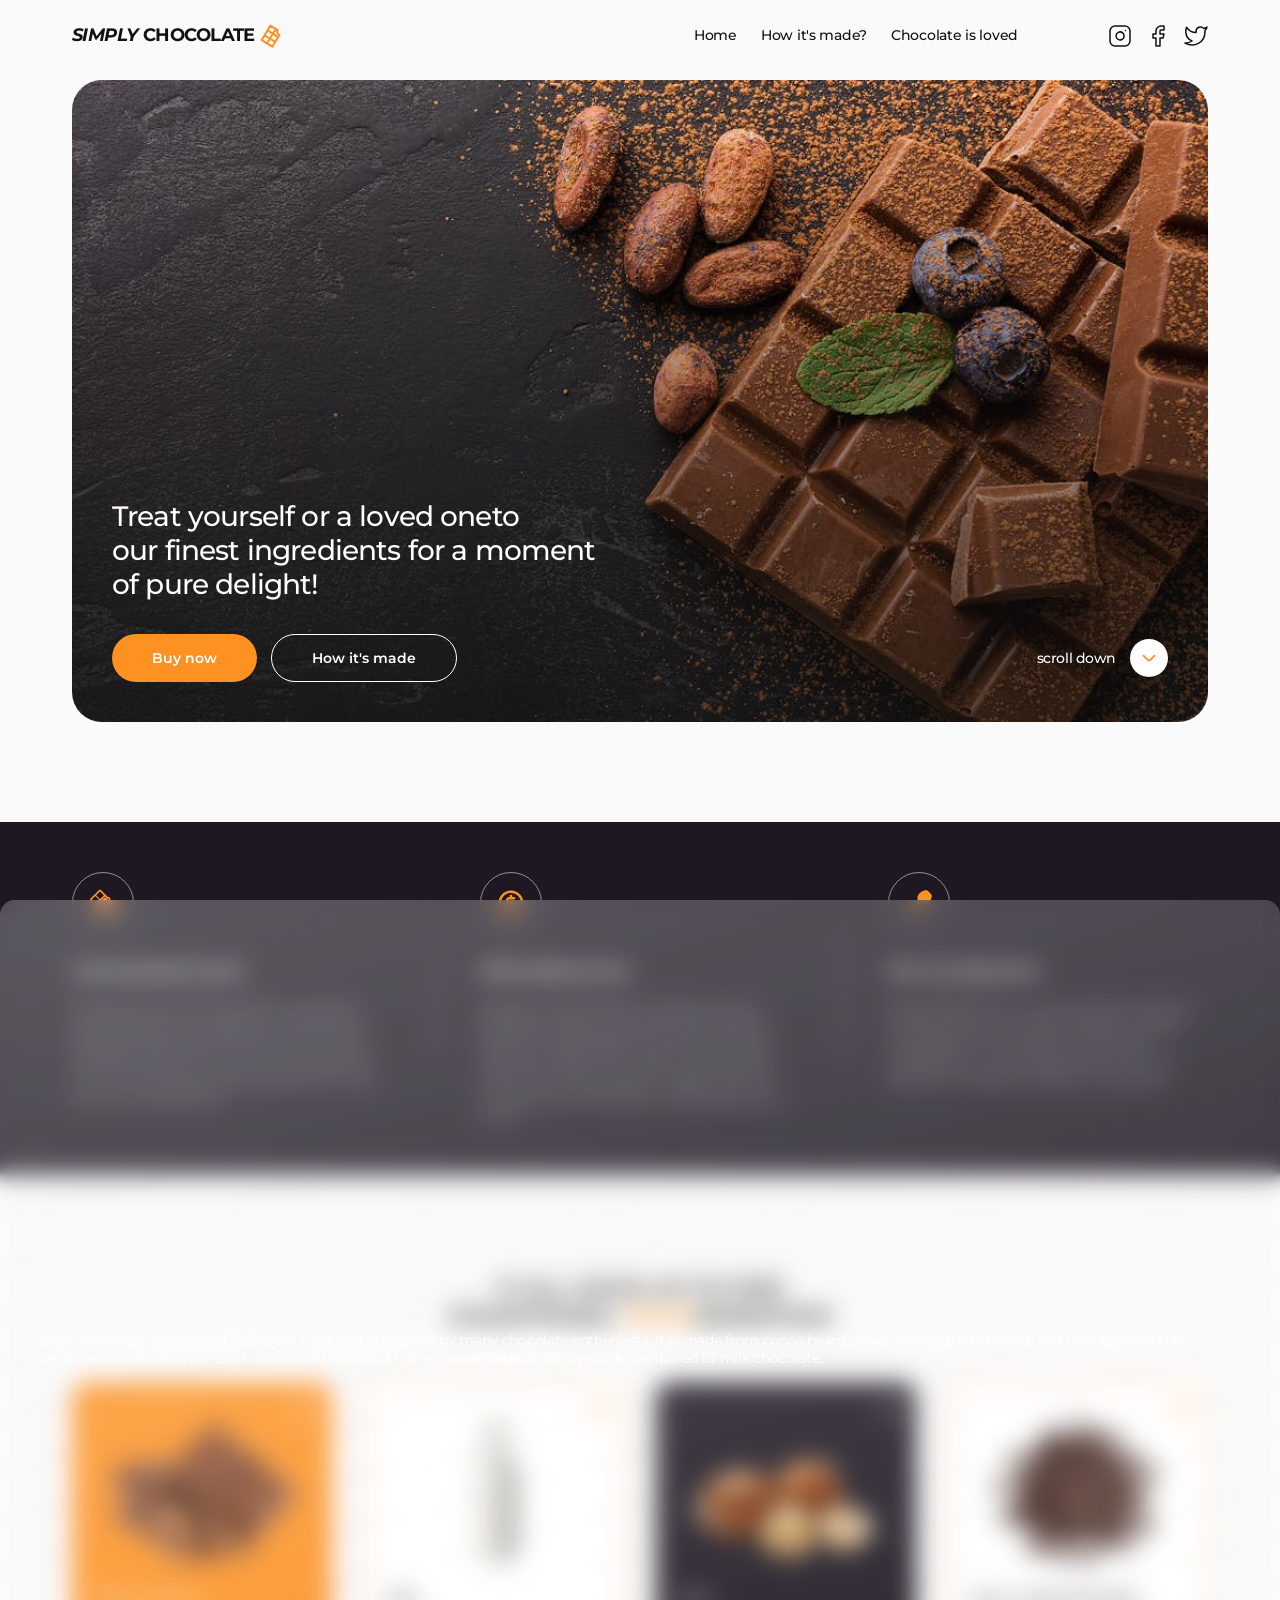
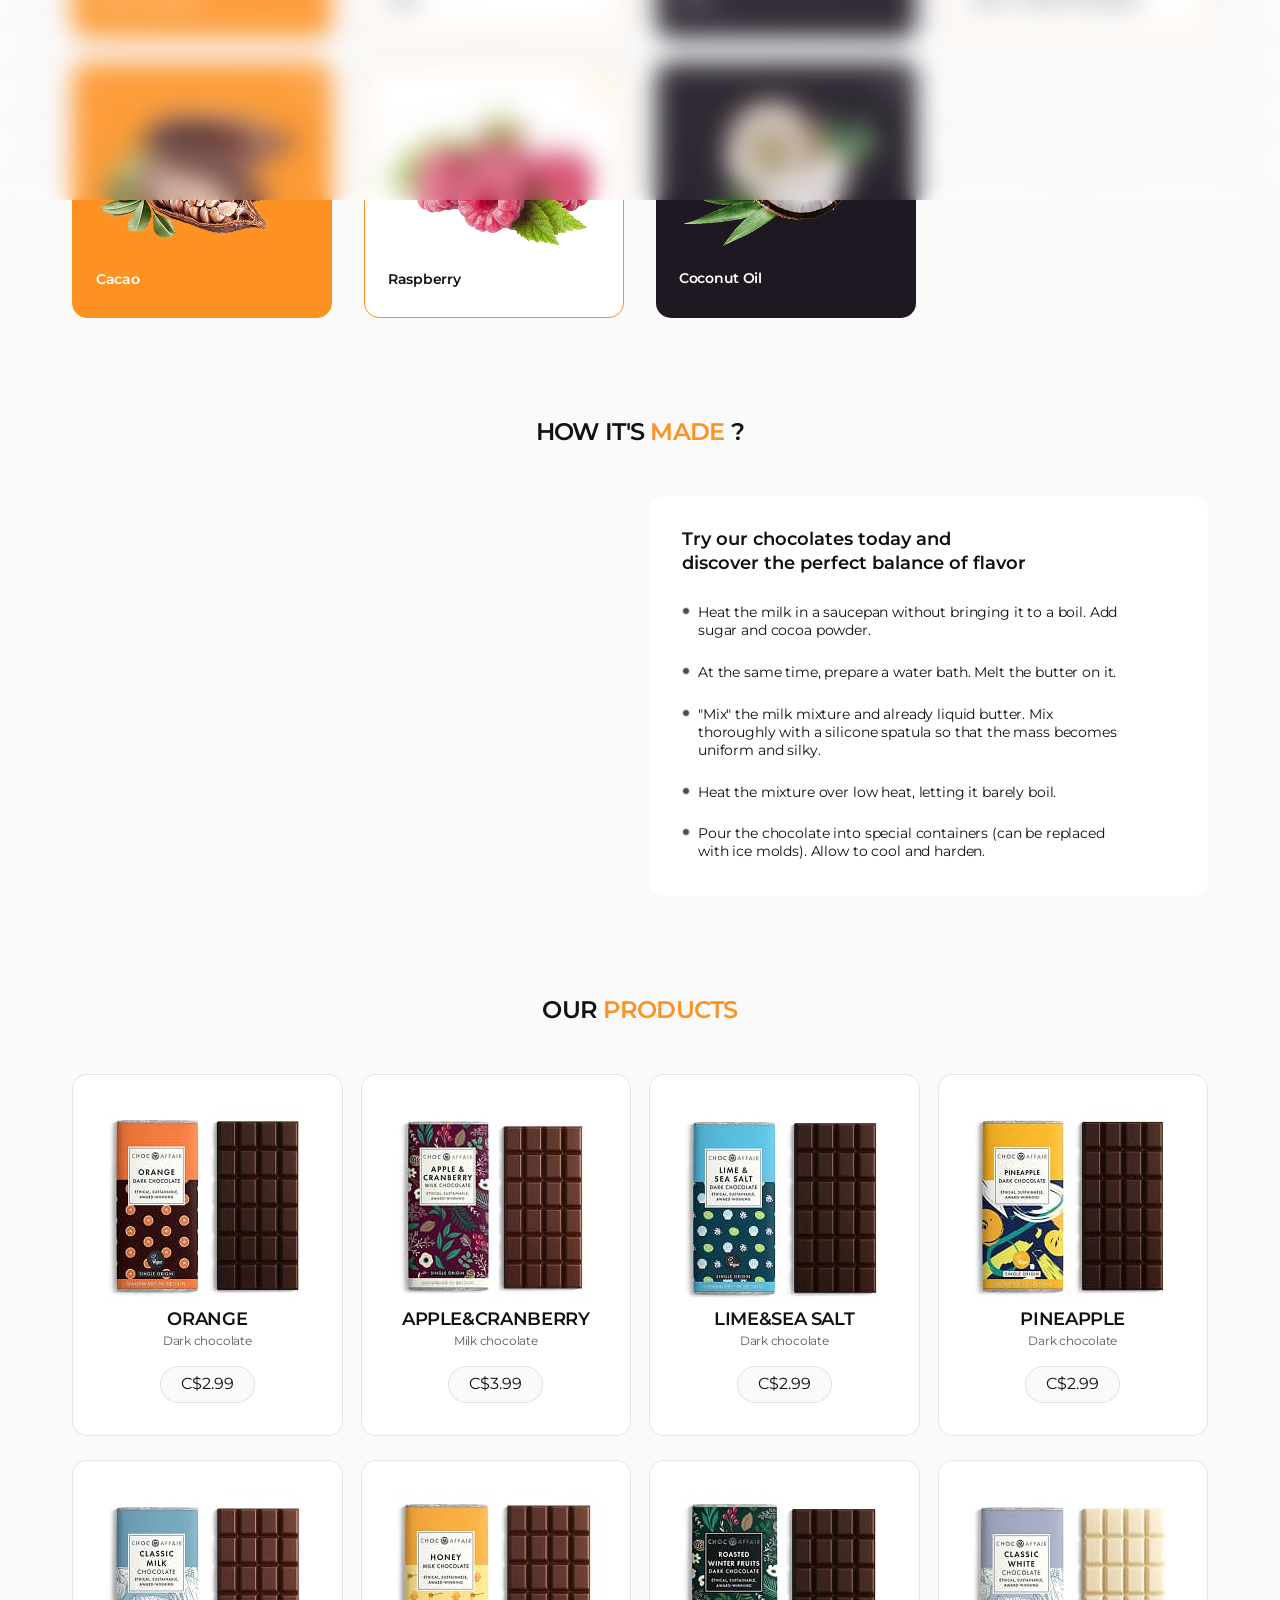
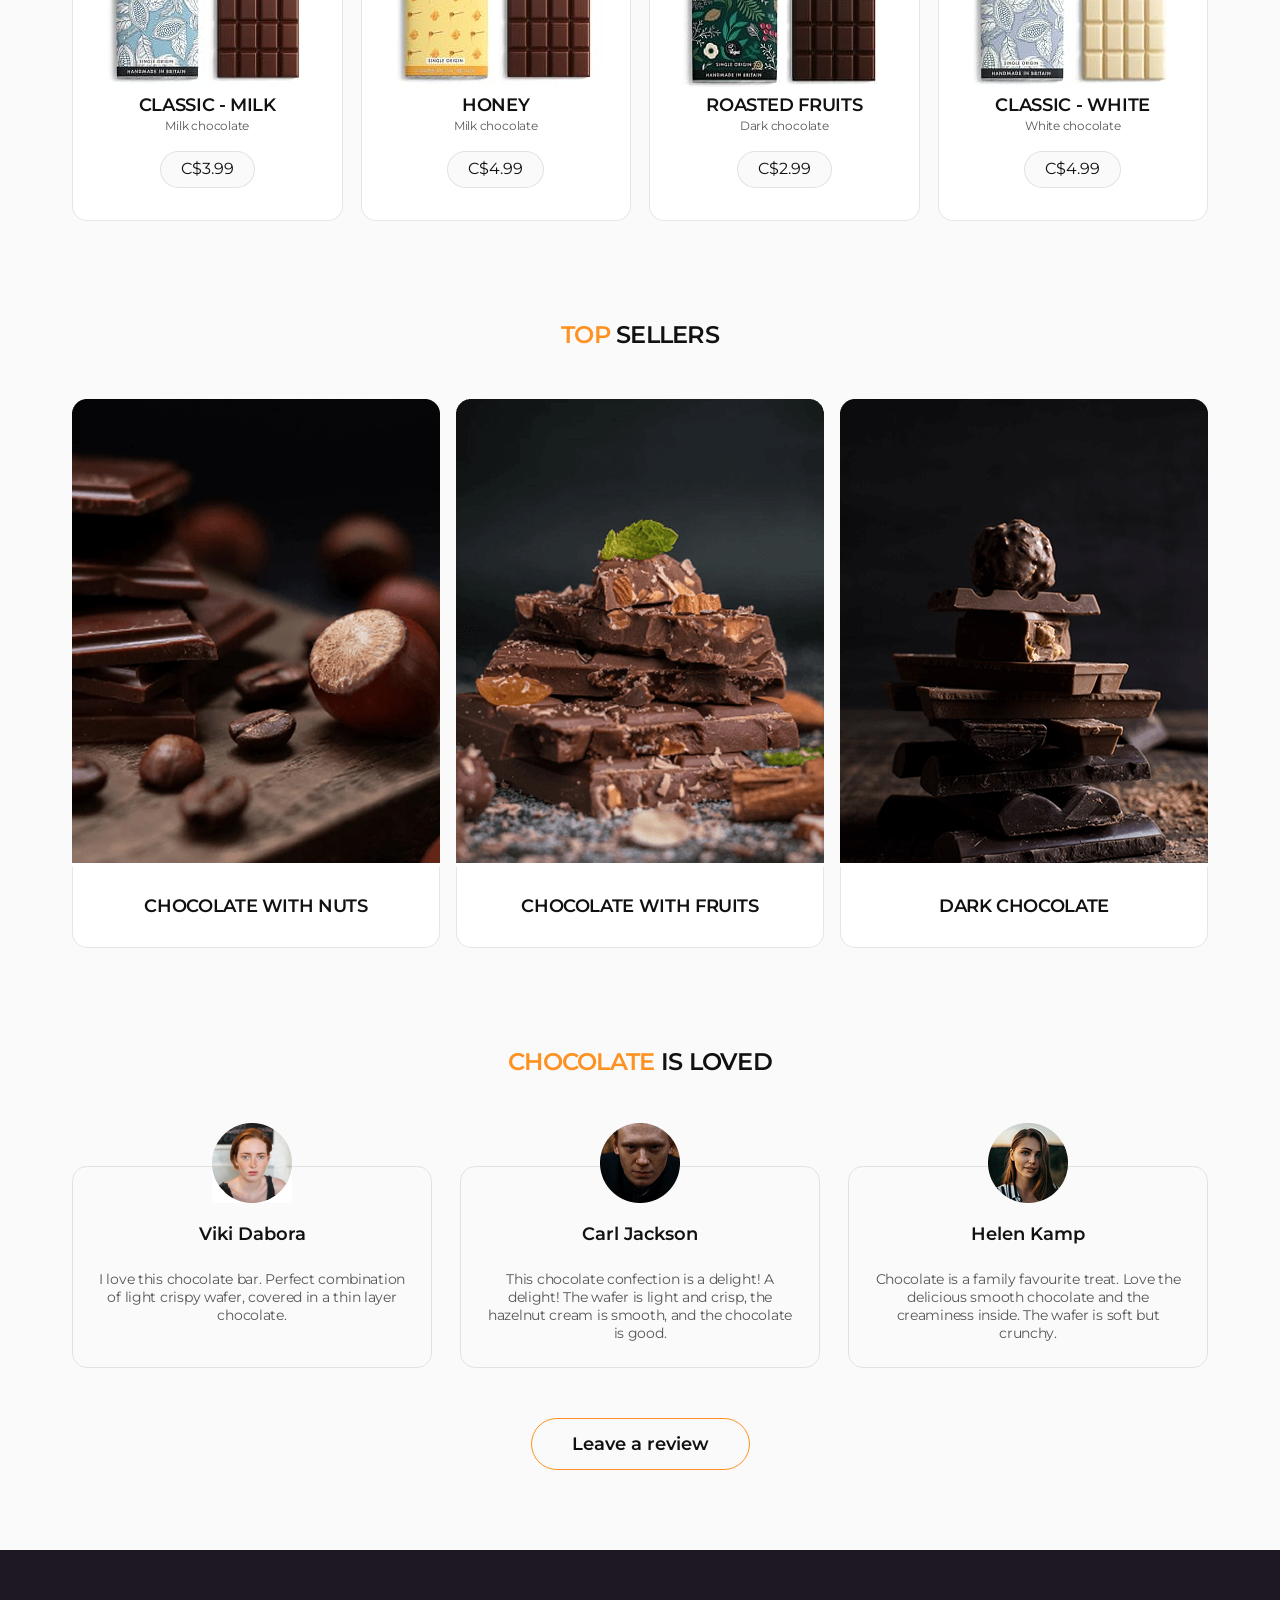
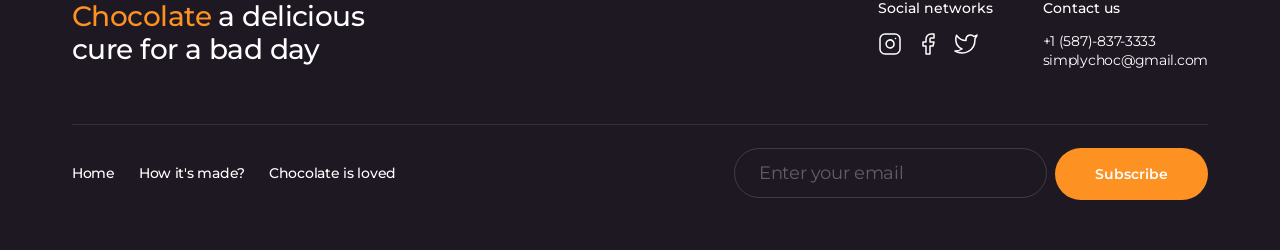
==== commit a5c6bcbd: "minified all files" ====
--- a/index.html
+++ b/index.html
@@ -1 +1 @@
-<!DOCTYPE html><html lang="en"><head><meta charset="UTF-8"><meta name="viewport" content="width=device-width,initial-scale=1"><title>Simply Chocolate</title><link rel="icon" href="./src/img/icons/logo.svg"><link rel="preconnect" href="https://fonts.googleapis.com"><link rel="preconnect" href="https://fonts.gstatic.com" crossorigin><link href="https://fonts.googleapis.com/css2?family=Montserrat:ital,wght@0,100..900;1,100..900&display=swap" rel="stylesheet"><link rel="stylesheet" href="https://cdnjs.cloudflare.com/ajax/libs/modern-normalize/3.0.1/modern-normalize.min.css"><link rel="stylesheet" href="./src/css/style.css"></head><body><header><div class="page-header container"><a href="index.html" class="logo"><i>Simply</i> Chocolate <svg class="logo-icon"><use href="./src/img/icons/sprite.svg#icon-chocolate-logo"></use></svg> </a><button class="burger-menu" type="button"><svg width="28" height="28"><use href="./src/img/icons/sprite.svg#icon-open-menu"></use></svg></button><div class="header-nav-container"><nav class="main-nav"><ul class="menu"><li class="menu-item"><a class="header-link" href="index.html">Home</a></li><li class="menu-item"><a class="header-link" href="#process">How it's made?</a></li><li class="menu-item"><a class="header-link" href="#chocolateIsLoved">Chocolate is loved</a></li></ul></nav><address><ul class="social-media"><li><a class="social-list-link" href="https://www.instagram.com/escbrk/" target="_blank"><svg class="social-icon"><use href="./src/img/icons/sprite.svg#icon-instagram"></use></svg></a></li><li><a class="social-list-link" href="https://www.facebook.com/Escobrk" target="_blank"><svg class="social-icon" aria-label="simply chocolate logo icon"><use href="./src/img/icons/sprite.svg#icon-facebook"></use></svg></a></li><li><a class="social-list-link" href="#" target="_blank"><svg class="social-icon"><use href="./src/img/icons/sprite.svg#icon-twitter"></use></svg></a></li></ul></address></div></div></header><main><section class="hero-section"><div class="container"><div class="hero-container"><h1 class="title">Treat yourself or a loved one<br class="br-mobile">to<br class="br-tablet">our finest ingredients for a moment of pure delight!</h1><div class="btn-container"><div class="hero-btn-wrapper"><button type="button" class="hero-btn">Buy now</button> <a href="#process" class="hero-link-btn">How it's made</a></div><a href="#chocolateIsLoved" class="scroll-btn">scroll down <svg class="hero-icon"><use href="./src/img/icons/sprite.svg#icon-arrow-down"></use></svg></a></div></div></div></section><section class="features-section"><div class="container"><h2 class="visually-hidden">Our features</h2><ul class="featured-list"><li class="features-item"><svg class="features-icon"><use href="./src/img/icons/sprite.svg#icon-chocolate-bar"></use></svg><h3 class="features-title">Unsurpassed taste</h3><p class="features-text">Crafted with the finest quality cocoa beans and a dedication to perfection, each bite is a decadent experience that simply cannot be matched. Savor the richness and complexity of our Unsurpassed Taste and discover a new level of chocolate bliss.</p></li><li class="features-item"><svg class="features-icon"><use href="./src/img/icons/sprite.svg#icon-coin"></use></svg><h3 class="features-title">Affordable price</h3><p class="features-text">Indulge in high-quality chocolate without breaking the bank with Simply Chocolate's selection of affordable treats. Enjoy mouth-watering truffles and velvety chocolate bars without sacrificing taste or quality. Browse our selection and indulge in affordable luxury today.</p></li><li class="features-item"><svg class="features-icon"><use href="./src/img/icons/sprite.svg#icon-spoon"></use></svg><h3 class="features-title">Own production</h3><p class="features-text">We take pride in our own production process, ensuring that every step is carefully crafted to perfection. From selecting the finest ingredients to handcrafting each piece, our attention to detail is evident in every bite.</p></li></ul></div></section><section class="ingredients-section"><div class="container"><h2 class="ingredients-title section-title">It all adds up to one exceptional <span class="accent">taste</span><br class="br-mobile">sensation</h2><ul class="ingredients-list"><li class="ingredients-item"><svg class="ingredients-icon"><use href="./src/img/icons/sprite.svg#icon-arrow"></use></svg> <img class="ingredients-img" srcset="./src/img/ingrediends/milk-chocolate@2x.png 2x" src="./src/img/ingrediends/milk-chocolate.png" alt="milk chocolate" loading="lazy"><h3 class="ingredients-list-title">Milk Chocolate</h3><div class="ingredients-item-overlay"><h3 class="overlay-title">Milk Chocolate</h3><ul class="overlay-list"><li class="overlay-item">chocolate</li><li class="overlay-item">the benefits</li></ul><p class="overlay-text">Milk chocolate is a solid chocolate confectionery containing cocoa, sugar and milk. It is the most consumed type of chocolate. Chocolate was originally sold and consumed as a beverage in pre-Columbian times. Although four-fifths of all milk chocolate is sold in the United States and Europe.</p></div></li><li class="ingredients-item"><svg class="ingredients-icon"><use href="./src/img/icons/sprite.svg#icon-arrow"></use></svg> <img class="ingredients-img" srcset="./src/img/ingrediends/milk@2x.png 2x" src="./src/img/ingrediends/milk.png" alt="milk" loading="lazy"><h3 class="ingredients-list-title">Milk</h3><div class="ingredients-item-overlay"><h3 class="overlay-title">Milk</h3><ul class="overlay-list"><li class="overlay-item">milk</li><li class="overlay-item">the benefits</li></ul><p class="overlay-text">Milk is a white liquid food produced by the mammary glands of mammals. It is the primary source of nutrition for young mammals (including breastfed human infants) before they are able to digest solid food.Early-lactation milk, which is called colostrum, contains antibodies that strengthen the immune system.</p></div></li><li class="ingredients-item"><svg class="ingredients-icon"><use href="./src/img/icons/sprite.svg#icon-arrow"></use></svg> <img class="ingredients-img" srcset="./src/img/ingrediends/nuts@2x.png 2x" src="./src/img/ingrediends/nuts.png" alt="nuts" loading="lazy"><h3 class="ingredients-list-title">Nuts</h3><div class="ingredients-item-overlay"><h3 class="overlay-title">Nuts</h3><ul class="overlay-list"><li class="overlay-item">nuts</li><li class="overlay-item">the benefits</li></ul><p class="overlay-text">Almonds, pistachios, and walnuts are some types of nuts that contain healthy nutrients. When eaten as part of a nutrient-dense diet, these 9 nuts may offer benefits such as reducing your risk of heart disease. They’re a good source of fiber, healthy fats, and plant protein. Plus, they’re great on their own.</p></div></li><li class="ingredients-item"><svg class="ingredients-icon"><use href="./src/img/icons/sprite.svg#icon-arrow"></use></svg> <img class="ingredients-img" srcset="./src/img/ingrediends/semi-sweet-chocolate@2x.png 2x" src="./src/img/ingrediends/semi-sweet-chocolate.png" alt="semi-sweet chocolate" loading="lazy"><h3 class="ingredients-list-title">Semi - Sweet Chocolate</h3><div class="ingredients-item-overlay"><h3 class="overlay-title">Semi - Sweet Chocolate</h3><ul class="overlay-list"><li class="overlay-item">sweet chocolate</li><li class="overlay-item">the benefits</li></ul><p class="overlay-text">Semi-sweet chocolate has a cocoa solid content of 35 to 65%. One of the best ways to gain an understanding of this type of chocolate is to compare it to a different type of chocolate. Semisweet is darker than milk chocolate. In a taste comparison, it has a slightly bitter taste whereas milk chocolate is sweeter and more mellow.</p></div></li><li class="ingredients-item"><svg class="ingredients-icon"><use href="./src/img/icons/sprite.svg#icon-arrow"></use></svg> <img class="ingredients-img" srcset="./src/img/ingrediends/cacao@2x.png 2x" src="./src/img/ingrediends/cacao.png" alt="cacao" loading="lazy"><h3 class="ingredients-list-title">Cacao</h3><div class="ingredients-item-overlay"><h3 class="overlay-title">Cacao</h3><ul class="overlay-list"><li class="overlay-item">cacao</li><li class="overlay-item">the benefits</li></ul><p class="overlay-text">Cocoa is a natural product obtained from the fruits of the cocoa tree (Theobroma cacao). This tropical fruit contains beans, from which cocoa mass, cocoa powder and chocolate are made. The history of the use of cocoa goes back to ancient times. Already in ancient Mesoamerica, the Mayan and Aztec civilizations used cocoa in their culture and rituals</p></div></li><li class="ingredients-item"><svg class="ingredients-icon"><use href="./src/img/icons/sprite.svg#icon-arrow"></use></svg> <img class="ingredients-img" srcset="./src/img/ingrediends/raspberry@2x.png 2x" src="./src/img/ingrediends/raspberry.png" alt="raspberry" loading="lazy"><h3 class="ingredients-list-title">Raspberry</h3><div class="ingredients-item-overlay"><h3 class="overlay-title">Raspberry</h3><ul class="overlay-list"><li class="overlay-item">raspberry</li><li class="overlay-item">the benefits</li></ul><p class="overlay-text">Raspberry is a tasty and aromatic berry plant that is popular all over the world. It belongs to the pink family and grows in many regions, including North America, Europe and Asia. Raspberries have many varieties and color variations, from red to yellow and black.</p></div></li><li class="ingredients-item"><svg class="ingredients-icon"><use href="./src/img/icons/sprite.svg#icon-arrow"></use></svg> <img class="ingredients-img" srcset="./src/img/ingrediends/coconut-oil@2x.png 2x" src="./src/img/ingrediends/coconut-oil.png" alt="coconut oil" loading="lazy"><h3 class="ingredients-list-title">Coconut Oil</h3><div class="ingredients-item-overlay"><h3 class="overlay-title">Coconut Oil</h3><ul class="overlay-list"><li class="overlay-item">coconut oil</li><li class="overlay-item">the benefits</li></ul><p class="overlay-text">Coconut oil is a vegetable oil obtained from the pulp of the fruit of the coconut palm (Cocos nucifera). It is widely used in cooking, cosmetics and medicine, thanks to its numerous useful properties. Coconut oil is a source of saturated fats, especially medium-chain fatty acids, such as lauric acid.</p></div></li></ul></div></section><section id="process" class="process-section"><div class="container"><h2 class="section-title">How it's <span class="accent">made</span> ?</h2><div class="wrapper"><iframe class="wrapper-element" src="https://www.youtube.com/embed/hamUrh8dl7o?si=6hHMDr9dNvWp190o" title="YouTube video player" frameborder="0" allow="accelerometer; autoplay; clipboard-write; encrypted-media; gyroscope; picture-in-picture; web-share" referrerpolicy="strict-origin-when-cross-origin" allowfullscreen></iframe><div class="wrapper-element"><h3 class="wrapper-title">Try our chocolates today and discover the perfect balance of flavor</h3><ul class="wrapper-list"><li class="wrapper-item">Heat the milk in a saucepan without bringing it to a boil. Add sugar and cocoa powder.</li><li class="wrapper-item">At the same time, prepare a water bath. Melt the butter on it.</li><li class="wrapper-item">"Mix" the milk mixture and already liquid butter. Mix thoroughly with a silicone spatula so that the mass becomes uniform and silky.</li><li class="wrapper-item">Heat the mixture over low heat, letting it barely boil.</li><li class="wrapper-item">Pour the chocolate into special containers (can be replaced with ice molds). Allow to cool and harden.</li></ul></div></div></div></section><section class="products-section"><div class="container"><h2 class="section-title">Our <span class="accent">products</span></h2><ul class="products-list"><li class="products-item"><img srcset="./src/img/products/orange@2x.jpg 2x" src="./src/img/products/orange.jpg" alt="Orange" class="products-img" loading="lazy"><h3 class="products-title">Orange</h3><span>Dark chocolate</span><p class="products-price">C&dollar;2.99</p></li><li class="products-item"><img srcset="./src/img/products/apple-cranberry@2x.jpg 2x" src="./src/img/products/apple-cranberry.jpg" alt="Apple&Cranberry" class="products-img" loading="lazy"><h3 class="products-title">Apple&Cranberry</h3><span>Milk chocolate</span><p class="products-price">C&dollar;3.99</p></li><li class="products-item"><img srcset="./src/img/products/lime-sea-salt@2x.jpg 2x" src="./src/img/products/lime-sea-salt.jpg" alt="Lime&Sea Salt" class="products-img" loading="lazy"><h3 class="products-title">Lime&Sea Salt</h3><span>Dark chocolate</span><p class="products-price">C&dollar;2.99</p></li><li class="products-item"><img srcset="./src/img/products/pineapple@2x.jpg 2x" src="./src/img/products/pineapple.jpg" alt="Pineapple" class="products-img" loading="lazy"><h3 class="products-title">Pineapple</h3><span>Dark chocolate</span><p class="products-price">C&dollar;2.99</p></li><li class="products-item"><img srcset="./src/img/products/classic-milk@2x.jpg 2x" src="./src/img/products/classic-milk.jpg" alt="Classic - Milk" class="products-img" loading="lazy"><h3 class="products-title">Classic - Milk</h3><span>Milk chocolate</span><p class="products-price">C&dollar;3.99</p></li><li class="products-item"><img srcset="./src/img/products/honey@2x.jpg 2x" src="./src/img/products/honey.jpg" alt="Honey" class="products-img" loading="lazy"><h3 class="products-title">Honey</h3><span>Milk chocolate</span><p class="products-price">C&dollar;4.99</p></li><li class="products-item"><img srcset="./src/img/products/roasted-fruits@2x.jpg 2x" src="./src/img/products/roasted-fruits.jpg" alt="Roasted Fruits" class="products-img" loading="lazy"><h3 class="products-title">Roasted Fruits</h3><span>Dark chocolate</span><p class="products-price">C&dollar;2.99</p></li><li class="products-item"><img srcset="./src/img/products/classic-white@2x.jpg 2x" src="./src/img/products/classic-white.jpg" alt="Classic - White" class="products-img" loading="lazy"><h3 class="products-title">Classic - White</h3><span>White chocolate</span><p class="products-price">C&dollar;4.99</p></li></ul></div></section><section class="sellers-section"><div class="container"><h2 class="section-title"><span class="accent">Top</span> Sellers</h2><ul class="sellers-list"><li class="sellers-item"><div class="sellers-img-wrapper"><img srcset="./src/img/top_sellers/chocolate_with_nuts@2x.png 2x" src="./src/img/top_sellers/chocolate_with_nuts.png" alt="" class="sellers-img" loading="lazy"><p class="sellers-description">Chocolate with nuts is a delectable combination that brings together the smoothness of chocolate and the crunchiness of nuts. Whether it's milk chocolate, dark chocolate, or white chocolate, the addition of nuts adds a whole new dimension of flavor and texture.</p></div><h3 class="sellers-title">Chocolate with nuts</h3></li><li class="sellers-item"><div class="sellers-img-wrapper"><img srcset="./src/img/top_sellers/chocolate_with_fruits@2x.png 2x" src="./src/img/top_sellers/chocolate_with_fruits.png" alt="" class="sellers-img" loading="lazy"><p class="sellers-description">Chocolate with fruit is an unbeatable combination of two of the tastiest things in the world. This dessert combines delicate and aromatic chocolate with fresh and juicy fruits, creating a true poetry of taste.</p></div><h3 class="sellers-title">Chocolate with fruits</h3></li><li class="sellers-item"><div class="sellers-img-wrapper"><img srcset="./src/img/top_sellers/dark_chocolate@2x.png 2x" src="./src/img/top_sellers/dark_chocolate.png" alt="" class="sellers-img" loading="lazy"><p class="sellers-description">Dark chocolate is a rich and indulgent treat that is beloved by many chocolate enthusiasts. It is made from cocoa beans, which are roasted, ground, and then processed to produce chocolate liquor. Dark chocolate contains a higher percentage of cocoa solids compared to milk chocolate.</p></div><h3 class="sellers-title">Dark chocolate</h3></li></ul></div></section><section id="chocolateIsLoved"><div class="container"><h2 class="section-title"><span class="accent">chocolate</span> is loved</h2><ul class="comments-list"><li class="comments-item"><img class="comments-photo" srcset="./src/img/employees/viki@2x.png 2x" src="./src/img/employees/viki.png" alt="Viki Dabora" loading="lazy"><h3 class="comments-title">Viki Dabora</h3><p class="comments-text">I love this chocolate bar. Perfect combination of light crispy wafer, covered in a thin layer chocolate.</p></li><li class="comments-item"><img class="comments-photo" srcset="./src/img/employees/carl@2x.png 2x" src="./src/img/employees/carl.png" alt="Carl" loading="lazy"><h3 class="comments-title">Carl Jackson</h3><p class="comments-text">This chocolate confection is a delight! A delight! The wafer is light and crisp, the hazelnut cream is smooth, and the chocolate is good.</p></li><li class="comments-item"><img class="comments-photo" srcset="./src/img/employees/helen@2x.png 2x" src="./src/img/employees/helen.png" alt="Helen" loading="lazy"><h3 class="comments-title">Helen Kamp</h3><p class="comments-text">Chocolate is a family favourite treat. Love the delicious smooth chocolate and the creaminess inside. The wafer is soft but crunchy.</p></li></ul><button type="button" class="comments-btn">Leave a review</button></div></section></main><footer><div class="container"><div class="footer-info"><h2 class="footer-title"><span class="accent">Chocolate</span> a delicious cure for a bad day</h2><div class="footer-social"><div class="footer-networks"><h3 class="footer-subtitle">Social networks</h3><ul class="footer-list"><li class="footer-item"><a href="https://www.instagram.com/escbrk/" target="_blank" class="social-list-link"><svg class="social-icon"><use href="./src/img/icons/sprite.svg#icon-instagram"></use></svg></a></li><li class="footer-item"><a href="https://www.facebook.com/Escobrk" target="_blank" class="social-list-link"><svg class="social-icon"><use href="./src/img/icons/sprite.svg#icon-facebook"></use></svg></a></li><li class="footer-item"><a href="#" target="_blank" class="social-list-link"><svg class="social-icon"><use href="./src/img/icons/sprite.svg#icon-twitter"></use></svg></a></li></ul></div><div class="footer-contacts"><h3 class="footer-subtitle">Contact us</h3><address><ul class="contact-list"><li class="contact-item"><a class="contact-link" href="tel:+15878373333">+1 (587)-837-3333</a></li><li class="contact-item"><a class="contact-link" href="mailto:simplychoc@gmail.com">simplychoc@gmail.com</a></li></ul></address></div></div></div><div class="footer-nav"><nav><ul class="footer-nav-list"><li class="footer-nav-item"><a class="footer-nav-link" href="/">Home</a></li><li class="footer-nav-item"><a class="footer-nav-link" href="#process">How it's made?</a></li><li class="footer-nav-item"><a class="footer-nav-link" href="#chocolateIsLoved">Chocolate is loved</a></li></ul></nav><form class="footer-form"><label for="footer-email"><input class="footer-input" type="email" id="footer-email" placeholder="Enter your email"></label> <button class="form-btn" type="button">Subscribe</button></form></div></div></footer><div class="modal-overlay"><div class="modal"><button type="button" class="modal-close-btn" aria-label="modal close button"><svg class="modal-close-icon"><use href="./src/img/icons/sprite.svg#icon-x-close"></use></svg></button><p class="modal-title">Leave a review<br class="br-mobile">about <span class="accent">our chocolate</span></p><form class="review-form"><div class="form-input-wrapper"><label class="modal-form-label" for="user_name">Name<sup class="required">*</sup></label><div class="input-wrapper"><input class="modal-form-input" type="text" name="user_name" id="user_name" pattern="[a-zA-Z]+" required placeholder="Mike Jackson"> <svg class="form-input-icon"><use href="./src/img/icons/sprite.svg#icon-user"></use></svg></div></div><div class="form-input-wrapper"><label class="modal-form-label" for="user_email">Email<sup class="required">*</sup></label><div class="input-wrapper"><input class="modal-form-input" type="email" name="user_email" id="user_email" required placeholder="example@mail.com"> <svg class="form-input-icon"><use href="./src/img/icons/sprite.svg#icon-mail"></use></svg></div></div><div class="form-input-wrapper"><label class="modal-form-label" for="user_phone_number">Phone number<sup class="required">*</sup></label><div class="input-wrapper"><input type="tel" name="user_phone_number" id="user_phone_number" required pattern="[0-9]{3}-[0-9]{3}-[0-9]{4}" title="123-456-7890" placeholder="123-456-7890" class="modal-form-input"> <svg class="form-input-icon"><use href="./src/img/icons/sprite.svg#icon-phone"></use></svg></div></div><div class="form-input-wrapper"><label class="modal-form-label" for="user_comment">Comment</label> <textarea class="modal-form-textarea" name="user_comment" id="user_comment" placeholder="Enter text"></textarea></div><div class="checkbox-wrapper"><input type="checkbox" name="privacy_policy" id="privacy_policy" class="policy-checkbox-input" required value="true"> <label for="privacy_policy" class="custom-checkbox modal-form-label">I accept the terms and conditions of the <span class="br-tablet">&nbsp;</span><a href="#" class="accent">Privacy Policy</a><sup class="required">*</sup></label></div><button type="submit" class="send-form-btn">Send</button></form></div></div><div class="mobile-menu"><div class="container"><button class="close-mobile-menu-btn" type="button"><svg><use href="./src/img/icons/sprite.svg#icon-x-close"></use></svg></button><nav class="main-nav-mobile"><ul class="mobile-menu-list"><li class="menu-item"><a class="mobile-menu-link" href="index.html">Home</a></li><li class="menu-item"><a class="mobile-menu-link" href="#process">How it's made?</a></li><li class="menu-item"><a class="mobile-menu-link" href="#chocolateIsLoved">Chocolate is loved</a></li></ul></nav><address><ul class="mobile-social-media"><li><a href="https://www.instagram.com/escbrk/" target="_blank"><svg class="social-icon"><use href="./src/img/icons/sprite.svg#icon-instagram"></use></svg></a></li><li><a href="https://www.facebook.com/Escobrk" target="_blank"><svg class="social-icon" aria-label="simply chocolate logo icon"><use href="./src/img/icons/sprite.svg#icon-facebook"></use></svg></a></li><li><a href="#" target="_blank"><svg class="social-icon"><use href="./src/img/icons/sprite.svg#icon-twitter"></use></svg></a></li></ul></address></div></div><script src="./script.min.js"></script></body></html>+<!DOCTYPE html><html lang="en"><head><meta charset="UTF-8"><meta name="viewport" content="width=device-width,initial-scale=1"><title>Simply Chocolate</title><link rel="icon" href="./src/img/icons/logo.svg"><link rel="preconnect" href="https://fonts.googleapis.com"><link rel="preconnect" href="https://fonts.gstatic.com" crossorigin><link href="https://fonts.googleapis.com/css2?family=Montserrat:ital,wght@0,100..900;1,100..900&display=swap" rel="stylesheet"><link rel="stylesheet" href="https://cdnjs.cloudflare.com/ajax/libs/modern-normalize/3.0.1/modern-normalize.min.css"><link rel="stylesheet" href="./src/css/style.min.css"></head><body><header><div class="page-header container"><a href="index.html" class="logo"><i>Simply</i> Chocolate <svg class="logo-icon"><use href="./src/img/icons/sprite.svg#icon-chocolate-logo"></use></svg> </a><button class="burger-menu" type="button"><svg width="28" height="28"><use href="./src/img/icons/sprite.svg#icon-open-menu"></use></svg></button><div class="header-nav-container"><nav class="main-nav"><ul class="menu"><li class="menu-item"><a class="header-link" href="index.html">Home</a></li><li class="menu-item"><a class="header-link" href="#process">How it's made?</a></li><li class="menu-item"><a class="header-link" href="#chocolateIsLoved">Chocolate is loved</a></li></ul></nav><address><ul class="social-media"><li><a class="social-list-link" href="https://www.instagram.com/escbrk/" target="_blank"><svg class="social-icon"><use href="./src/img/icons/sprite.svg#icon-instagram"></use></svg></a></li><li><a class="social-list-link" href="https://www.facebook.com/Escobrk" target="_blank"><svg class="social-icon" aria-label="simply chocolate logo icon"><use href="./src/img/icons/sprite.svg#icon-facebook"></use></svg></a></li><li><a class="social-list-link" href="#" target="_blank"><svg class="social-icon"><use href="./src/img/icons/sprite.svg#icon-twitter"></use></svg></a></li></ul></address></div></div></header><main><section class="hero-section"><div class="container"><div class="hero-container"><h1 class="title">Treat yourself or a loved one<br class="br-mobile">to<br class="br-tablet">our finest ingredients for a moment of pure delight!</h1><div class="btn-container"><div class="hero-btn-wrapper"><button type="button" class="hero-btn">Buy now</button> <a href="#process" class="hero-link-btn">How it's made</a></div><a href="#chocolateIsLoved" class="scroll-btn">scroll down <svg class="hero-icon"><use href="./src/img/icons/sprite.svg#icon-arrow-down"></use></svg></a></div></div></div></section><section class="features-section"><div class="container"><h2 class="visually-hidden">Our features</h2><ul class="featured-list"><li class="features-item"><svg class="features-icon"><use href="./src/img/icons/sprite.svg#icon-chocolate-bar"></use></svg><h3 class="features-title">Unsurpassed taste</h3><p class="features-text">Crafted with the finest quality cocoa beans and a dedication to perfection, each bite is a decadent experience that simply cannot be matched. Savor the richness and complexity of our Unsurpassed Taste and discover a new level of chocolate bliss.</p></li><li class="features-item"><svg class="features-icon"><use href="./src/img/icons/sprite.svg#icon-coin"></use></svg><h3 class="features-title">Affordable price</h3><p class="features-text">Indulge in high-quality chocolate without breaking the bank with Simply Chocolate's selection of affordable treats. Enjoy mouth-watering truffles and velvety chocolate bars without sacrificing taste or quality. Browse our selection and indulge in affordable luxury today.</p></li><li class="features-item"><svg class="features-icon"><use href="./src/img/icons/sprite.svg#icon-spoon"></use></svg><h3 class="features-title">Own production</h3><p class="features-text">We take pride in our own production process, ensuring that every step is carefully crafted to perfection. From selecting the finest ingredients to handcrafting each piece, our attention to detail is evident in every bite.</p></li></ul></div></section><section class="ingredients-section"><div class="container"><h2 class="ingredients-title section-title">It all adds up to one exceptional <span class="accent">taste</span><br class="br-mobile">sensation</h2><ul class="ingredients-list"><li class="ingredients-item"><svg class="ingredients-icon"><use href="./src/img/icons/sprite.svg#icon-arrow"></use></svg> <img class="ingredients-img" srcset="./src/img/ingrediends/milk-chocolate@2x.png 2x" src="./src/img/ingrediends/milk-chocolate.png" alt="milk chocolate" loading="lazy"><h3 class="ingredients-list-title">Milk Chocolate</h3><div class="ingredients-item-overlay"><h3 class="overlay-title">Milk Chocolate</h3><ul class="overlay-list"><li class="overlay-item">chocolate</li><li class="overlay-item">the benefits</li></ul><p class="overlay-text">Milk chocolate is a solid chocolate confectionery containing cocoa, sugar and milk. It is the most consumed type of chocolate. Chocolate was originally sold and consumed as a beverage in pre-Columbian times. Although four-fifths of all milk chocolate is sold in the United States and Europe.</p></div></li><li class="ingredients-item"><svg class="ingredients-icon"><use href="./src/img/icons/sprite.svg#icon-arrow"></use></svg> <img class="ingredients-img" srcset="./src/img/ingrediends/milk@2x.png 2x" src="./src/img/ingrediends/milk.png" alt="milk" loading="lazy"><h3 class="ingredients-list-title">Milk</h3><div class="ingredients-item-overlay"><h3 class="overlay-title">Milk</h3><ul class="overlay-list"><li class="overlay-item">milk</li><li class="overlay-item">the benefits</li></ul><p class="overlay-text">Milk is a white liquid food produced by the mammary glands of mammals. It is the primary source of nutrition for young mammals (including breastfed human infants) before they are able to digest solid food.Early-lactation milk, which is called colostrum, contains antibodies that strengthen the immune system.</p></div></li><li class="ingredients-item"><svg class="ingredients-icon"><use href="./src/img/icons/sprite.svg#icon-arrow"></use></svg> <img class="ingredients-img" srcset="./src/img/ingrediends/nuts@2x.png 2x" src="./src/img/ingrediends/nuts.png" alt="nuts" loading="lazy"><h3 class="ingredients-list-title">Nuts</h3><div class="ingredients-item-overlay"><h3 class="overlay-title">Nuts</h3><ul class="overlay-list"><li class="overlay-item">nuts</li><li class="overlay-item">the benefits</li></ul><p class="overlay-text">Almonds, pistachios, and walnuts are some types of nuts that contain healthy nutrients. When eaten as part of a nutrient-dense diet, these 9 nuts may offer benefits such as reducing your risk of heart disease. They’re a good source of fiber, healthy fats, and plant protein. Plus, they’re great on their own.</p></div></li><li class="ingredients-item"><svg class="ingredients-icon"><use href="./src/img/icons/sprite.svg#icon-arrow"></use></svg> <img class="ingredients-img" srcset="./src/img/ingrediends/semi-sweet-chocolate@2x.png 2x" src="./src/img/ingrediends/semi-sweet-chocolate.png" alt="semi-sweet chocolate" loading="lazy"><h3 class="ingredients-list-title">Semi - Sweet Chocolate</h3><div class="ingredients-item-overlay"><h3 class="overlay-title">Semi - Sweet Chocolate</h3><ul class="overlay-list"><li class="overlay-item">sweet chocolate</li><li class="overlay-item">the benefits</li></ul><p class="overlay-text">Semi-sweet chocolate has a cocoa solid content of 35 to 65%. One of the best ways to gain an understanding of this type of chocolate is to compare it to a different type of chocolate. Semisweet is darker than milk chocolate. In a taste comparison, it has a slightly bitter taste whereas milk chocolate is sweeter and more mellow.</p></div></li><li class="ingredients-item"><svg class="ingredients-icon"><use href="./src/img/icons/sprite.svg#icon-arrow"></use></svg> <img class="ingredients-img" srcset="./src/img/ingrediends/cacao@2x.png 2x" src="./src/img/ingrediends/cacao.png" alt="cacao" loading="lazy"><h3 class="ingredients-list-title">Cacao</h3><div class="ingredients-item-overlay"><h3 class="overlay-title">Cacao</h3><ul class="overlay-list"><li class="overlay-item">cacao</li><li class="overlay-item">the benefits</li></ul><p class="overlay-text">Cocoa is a natural product obtained from the fruits of the cocoa tree (Theobroma cacao). This tropical fruit contains beans, from which cocoa mass, cocoa powder and chocolate are made. The history of the use of cocoa goes back to ancient times. Already in ancient Mesoamerica, the Mayan and Aztec civilizations used cocoa in their culture and rituals</p></div></li><li class="ingredients-item"><svg class="ingredients-icon"><use href="./src/img/icons/sprite.svg#icon-arrow"></use></svg> <img class="ingredients-img" srcset="./src/img/ingrediends/raspberry@2x.png 2x" src="./src/img/ingrediends/raspberry.png" alt="raspberry" loading="lazy"><h3 class="ingredients-list-title">Raspberry</h3><div class="ingredients-item-overlay"><h3 class="overlay-title">Raspberry</h3><ul class="overlay-list"><li class="overlay-item">raspberry</li><li class="overlay-item">the benefits</li></ul><p class="overlay-text">Raspberry is a tasty and aromatic berry plant that is popular all over the world. It belongs to the pink family and grows in many regions, including North America, Europe and Asia. Raspberries have many varieties and color variations, from red to yellow and black.</p></div></li><li class="ingredients-item"><svg class="ingredients-icon"><use href="./src/img/icons/sprite.svg#icon-arrow"></use></svg> <img class="ingredients-img" srcset="./src/img/ingrediends/coconut-oil@2x.png 2x" src="./src/img/ingrediends/coconut-oil.png" alt="coconut oil" loading="lazy"><h3 class="ingredients-list-title">Coconut Oil</h3><div class="ingredients-item-overlay"><h3 class="overlay-title">Coconut Oil</h3><ul class="overlay-list"><li class="overlay-item">coconut oil</li><li class="overlay-item">the benefits</li></ul><p class="overlay-text">Coconut oil is a vegetable oil obtained from the pulp of the fruit of the coconut palm (Cocos nucifera). It is widely used in cooking, cosmetics and medicine, thanks to its numerous useful properties. Coconut oil is a source of saturated fats, especially medium-chain fatty acids, such as lauric acid.</p></div></li></ul></div></section><section id="process" class="process-section"><div class="container"><h2 class="section-title">How it's <span class="accent">made</span> ?</h2><div class="wrapper"><iframe class="wrapper-element" src="https://www.youtube.com/embed/hamUrh8dl7o?si=6hHMDr9dNvWp190o" title="YouTube video player" frameborder="0" allow="accelerometer; autoplay; clipboard-write; encrypted-media; gyroscope; picture-in-picture; web-share" referrerpolicy="strict-origin-when-cross-origin" allowfullscreen></iframe><div class="wrapper-element"><h3 class="wrapper-title">Try our chocolates today and discover the perfect balance of flavor</h3><ul class="wrapper-list"><li class="wrapper-item">Heat the milk in a saucepan without bringing it to a boil. Add sugar and cocoa powder.</li><li class="wrapper-item">At the same time, prepare a water bath. Melt the butter on it.</li><li class="wrapper-item">"Mix" the milk mixture and already liquid butter. Mix thoroughly with a silicone spatula so that the mass becomes uniform and silky.</li><li class="wrapper-item">Heat the mixture over low heat, letting it barely boil.</li><li class="wrapper-item">Pour the chocolate into special containers (can be replaced with ice molds). Allow to cool and harden.</li></ul></div></div></div></section><section class="products-section"><div class="container"><h2 class="section-title">Our <span class="accent">products</span></h2><ul class="products-list"><li class="products-item"><img srcset="./src/img/products/orange@2x.jpg 2x" src="./src/img/products/orange.jpg" alt="Orange" class="products-img" loading="lazy"><h3 class="products-title">Orange</h3><span>Dark chocolate</span><p class="products-price">C&dollar;2.99</p></li><li class="products-item"><img srcset="./src/img/products/apple-cranberry@2x.jpg 2x" src="./src/img/products/apple-cranberry.jpg" alt="Apple&Cranberry" class="products-img" loading="lazy"><h3 class="products-title">Apple&Cranberry</h3><span>Milk chocolate</span><p class="products-price">C&dollar;3.99</p></li><li class="products-item"><img srcset="./src/img/products/lime-sea-salt@2x.jpg 2x" src="./src/img/products/lime-sea-salt.jpg" alt="Lime&Sea Salt" class="products-img" loading="lazy"><h3 class="products-title">Lime&Sea Salt</h3><span>Dark chocolate</span><p class="products-price">C&dollar;2.99</p></li><li class="products-item"><img srcset="./src/img/products/pineapple@2x.jpg 2x" src="./src/img/products/pineapple.jpg" alt="Pineapple" class="products-img" loading="lazy"><h3 class="products-title">Pineapple</h3><span>Dark chocolate</span><p class="products-price">C&dollar;2.99</p></li><li class="products-item"><img srcset="./src/img/products/classic-milk@2x.jpg 2x" src="./src/img/products/classic-milk.jpg" alt="Classic - Milk" class="products-img" loading="lazy"><h3 class="products-title">Classic - Milk</h3><span>Milk chocolate</span><p class="products-price">C&dollar;3.99</p></li><li class="products-item"><img srcset="./src/img/products/honey@2x.jpg 2x" src="./src/img/products/honey.jpg" alt="Honey" class="products-img" loading="lazy"><h3 class="products-title">Honey</h3><span>Milk chocolate</span><p class="products-price">C&dollar;4.99</p></li><li class="products-item"><img srcset="./src/img/products/roasted-fruits@2x.jpg 2x" src="./src/img/products/roasted-fruits.jpg" alt="Roasted Fruits" class="products-img" loading="lazy"><h3 class="products-title">Roasted Fruits</h3><span>Dark chocolate</span><p class="products-price">C&dollar;2.99</p></li><li class="products-item"><img srcset="./src/img/products/classic-white@2x.jpg 2x" src="./src/img/products/classic-white.jpg" alt="Classic - White" class="products-img" loading="lazy"><h3 class="products-title">Classic - White</h3><span>White chocolate</span><p class="products-price">C&dollar;4.99</p></li></ul></div></section><section class="sellers-section"><div class="container"><h2 class="section-title"><span class="accent">Top</span> Sellers</h2><ul class="sellers-list"><li class="sellers-item"><div class="sellers-img-wrapper"><img srcset="./src/img/top_sellers/chocolate_with_nuts@2x.png 2x" src="./src/img/top_sellers/chocolate_with_nuts.png" alt="" class="sellers-img" loading="lazy"><p class="sellers-description">Chocolate with nuts is a delectable combination that brings together the smoothness of chocolate and the crunchiness of nuts. Whether it's milk chocolate, dark chocolate, or white chocolate, the addition of nuts adds a whole new dimension of flavor and texture.</p></div><h3 class="sellers-title">Chocolate with nuts</h3></li><li class="sellers-item"><div class="sellers-img-wrapper"><img srcset="./src/img/top_sellers/chocolate_with_fruits@2x.png 2x" src="./src/img/top_sellers/chocolate_with_fruits.png" alt="" class="sellers-img" loading="lazy"><p class="sellers-description">Chocolate with fruit is an unbeatable combination of two of the tastiest things in the world. This dessert combines delicate and aromatic chocolate with fresh and juicy fruits, creating a true poetry of taste.</p></div><h3 class="sellers-title">Chocolate with fruits</h3></li><li class="sellers-item"><div class="sellers-img-wrapper"><img srcset="./src/img/top_sellers/dark_chocolate@2x.png 2x" src="./src/img/top_sellers/dark_chocolate.png" alt="" class="sellers-img" loading="lazy"><p class="sellers-description">Dark chocolate is a rich and indulgent treat that is beloved by many chocolate enthusiasts. It is made from cocoa beans, which are roasted, ground, and then processed to produce chocolate liquor. Dark chocolate contains a higher percentage of cocoa solids compared to milk chocolate.</p></div><h3 class="sellers-title">Dark chocolate</h3></li></ul></div></section><section id="chocolateIsLoved"><div class="container"><h2 class="section-title"><span class="accent">chocolate</span> is loved</h2><ul class="comments-list"><li class="comments-item"><img class="comments-photo" srcset="./src/img/employees/viki@2x.png 2x" src="./src/img/employees/viki.png" alt="Viki Dabora" loading="lazy"><h3 class="comments-title">Viki Dabora</h3><p class="comments-text">I love this chocolate bar. Perfect combination of light crispy wafer, covered in a thin layer chocolate.</p></li><li class="comments-item"><img class="comments-photo" srcset="./src/img/employees/carl@2x.png 2x" src="./src/img/employees/carl.png" alt="Carl" loading="lazy"><h3 class="comments-title">Carl Jackson</h3><p class="comments-text">This chocolate confection is a delight! A delight! The wafer is light and crisp, the hazelnut cream is smooth, and the chocolate is good.</p></li><li class="comments-item"><img class="comments-photo" srcset="./src/img/employees/helen@2x.png 2x" src="./src/img/employees/helen.png" alt="Helen" loading="lazy"><h3 class="comments-title">Helen Kamp</h3><p class="comments-text">Chocolate is a family favourite treat. Love the delicious smooth chocolate and the creaminess inside. The wafer is soft but crunchy.</p></li></ul><button type="button" class="comments-btn">Leave a review</button></div></section></main><footer><div class="container"><div class="footer-info"><h2 class="footer-title"><span class="accent">Chocolate</span> a delicious cure for a bad day</h2><div class="footer-social"><div class="footer-networks"><h3 class="footer-subtitle">Social networks</h3><ul class="footer-list"><li class="footer-item"><a href="https://www.instagram.com/escbrk/" target="_blank" class="social-list-link"><svg class="social-icon"><use href="./src/img/icons/sprite.svg#icon-instagram"></use></svg></a></li><li class="footer-item"><a href="https://www.facebook.com/Escobrk" target="_blank" class="social-list-link"><svg class="social-icon"><use href="./src/img/icons/sprite.svg#icon-facebook"></use></svg></a></li><li class="footer-item"><a href="#" target="_blank" class="social-list-link"><svg class="social-icon"><use href="./src/img/icons/sprite.svg#icon-twitter"></use></svg></a></li></ul></div><div class="footer-contacts"><h3 class="footer-subtitle">Contact us</h3><address><ul class="contact-list"><li class="contact-item"><a class="contact-link" href="tel:+15878373333">+1 (587)-837-3333</a></li><li class="contact-item"><a class="contact-link" href="mailto:simplychoc@gmail.com">simplychoc@gmail.com</a></li></ul></address></div></div></div><div class="footer-nav"><nav><ul class="footer-nav-list"><li class="footer-nav-item"><a class="footer-nav-link" href="/">Home</a></li><li class="footer-nav-item"><a class="footer-nav-link" href="#process">How it's made?</a></li><li class="footer-nav-item"><a class="footer-nav-link" href="#chocolateIsLoved">Chocolate is loved</a></li></ul></nav><form class="footer-form"><label for="footer-email"><input class="footer-input" type="email" id="footer-email" placeholder="Enter your email"></label> <button class="form-btn" type="button">Subscribe</button></form></div></div></footer><div class="modal-overlay"><div class="modal"><button type="button" class="modal-close-btn" aria-label="modal close button"><svg class="modal-close-icon"><use href="./src/img/icons/sprite.svg#icon-x-close"></use></svg></button><p class="modal-title">Leave a review<br class="br-mobile">about <span class="accent">our chocolate</span></p><form class="review-form"><div class="form-input-wrapper"><label class="modal-form-label" for="user_name">Name<sup class="required">*</sup></label><div class="input-wrapper"><input class="modal-form-input" type="text" name="user_name" id="user_name" pattern="[a-zA-Z]+" required placeholder="Mike Jackson"> <svg class="form-input-icon"><use href="./src/img/icons/sprite.svg#icon-user"></use></svg></div></div><div class="form-input-wrapper"><label class="modal-form-label" for="user_email">Email<sup class="required">*</sup></label><div class="input-wrapper"><input class="modal-form-input" type="email" name="user_email" id="user_email" required placeholder="example@mail.com"> <svg class="form-input-icon"><use href="./src/img/icons/sprite.svg#icon-mail"></use></svg></div></div><div class="form-input-wrapper"><label class="modal-form-label" for="user_phone_number">Phone number<sup class="required">*</sup></label><div class="input-wrapper"><input type="tel" name="user_phone_number" id="user_phone_number" required pattern="[0-9]{3}-[0-9]{3}-[0-9]{4}" title="123-456-7890" placeholder="123-456-7890" class="modal-form-input"> <svg class="form-input-icon"><use href="./src/img/icons/sprite.svg#icon-phone"></use></svg></div></div><div class="form-input-wrapper"><label class="modal-form-label" for="user_comment">Comment</label> <textarea class="modal-form-textarea" name="user_comment" id="user_comment" placeholder="Enter text"></textarea></div><div class="checkbox-wrapper"><input type="checkbox" name="privacy_policy" id="privacy_policy" class="policy-checkbox-input" required value="true"> <label for="privacy_policy" class="custom-checkbox modal-form-label">I accept the terms and conditions of the <span class="br-tablet">&nbsp;</span><a href="#" class="accent">Privacy Policy</a><sup class="required">*</sup></label></div><button type="submit" class="send-form-btn">Send</button></form></div></div><div class="mobile-menu"><div class="container"><button class="close-mobile-menu-btn" type="button"><svg><use href="./src/img/icons/sprite.svg#icon-x-close"></use></svg></button><nav class="main-nav-mobile"><ul class="mobile-menu-list"><li class="menu-item"><a class="mobile-menu-link" href="index.html">Home</a></li><li class="menu-item"><a class="mobile-menu-link" href="#process">How it's made?</a></li><li class="menu-item"><a class="mobile-menu-link" href="#chocolateIsLoved">Chocolate is loved</a></li></ul></nav><address><ul class="mobile-social-media"><li><a href="https://www.instagram.com/escbrk/" target="_blank"><svg class="social-icon"><use href="./src/img/icons/sprite.svg#icon-instagram"></use></svg></a></li><li><a href="https://www.facebook.com/Escobrk" target="_blank"><svg class="social-icon" aria-label="simply chocolate logo icon"><use href="./src/img/icons/sprite.svg#icon-facebook"></use></svg></a></li><li><a href="#" target="_blank"><svg class="social-icon"><use href="./src/img/icons/sprite.svg#icon-twitter"></use></svg></a></li></ul></address></div></div><script src="./script.min.js"></script></body></html>
--- a/src/css/style.min.css
+++ b/src/css/style.min.css
@@ -0,0 +1 @@
+:root{--dark:#111111;--violet:#1e1823;--gray:#4c4c4c;--accent:#fd9222;--light-accent:#fcf1e0;--dark-white:#fafafa;--white:#ffffff}.visually-hidden{position:absolute;width:1px;height:1px;padding:0;margin:-1px;overflow:hidden;clip:rect(0 0 0 0);white-space:nowrap;border:0}.is-modal-open{overflow:hidden}.container{padding:0 16px;width:calc(335px + (16px * 2));margin-left:auto;margin-right:auto}.section-title{font-size:20px;font-weight:600;line-height:1.2;letter-spacing:-.03em;text-transform:uppercase;text-align:center;margin-bottom:32px;margin-left:auto;margin-right:auto}.accent{color:var(--accent)}h1,h2,h3,h4,h5,h6,p,ul{margin-top:0;margin-bottom:0}body{font-family:Montserrat,sans-serif;color:var(--dark);background-color:var(--dark-white)}*{scroll-behavior:smooth}button{cursor:pointer}ul{padding-left:0;list-style-type:none}a{text-decoration:none}svg{width:20px;height:20px}address{font-style:normal}section:not(:first-child){margin-top:80px}section:last-child{margin-bottom:80px}.required{color:red}.social-list-link{display:block;line-height:0}.main-nav,.menu,.page-header,.social-media{display:flex}.contact-list a:focus,.contact-list a:hover,.footer-nav-list a:focus,.footer-nav-list a:hover{color:var(--accent)}.social-list-link:focus .social-icon,.social-list-link:hover .social-icon{stroke:var(--accent)}.page-header{justify-content:space-between;align-items:center;padding-top:20px;padding-bottom:14px}.logo{color:var(--dark);font-size:14px;font-weight:700;line-height:1.29;letter-spacing:-.03em;text-transform:uppercase;display:flex;align-items:center;column-gap:4px;stroke:var(--accent);fill:none}.header-nav-container{display:none}.social-icon{fill:none;stroke:var(--dark);transition:stroke .3s linear}.menu{column-gap:24px;align-items:center}.social-media{column-gap:14px}.menu-item{font-size:14px;font-weight:500;line-height:1.14;letter-spacing:-.02em}.header-link{color:var(--dark);transition:color .3s linear}.header-link:focus,.header-link:hover{color:var(--accent)}.hero-container{background-color:var(--gray);background-image:linear-gradient(180deg,rgba(17,17,17,0),rgba(17,17,17,.4)),url(../img/hero/hero-mobile.jpg);border-radius:30px;padding:20px;background-position:center;background-size:cover}@media screen and (min-resolution:192dpi),screen and (min-resolution:2dppx),screen and (min-device-pixel-ratio:2){.hero-container{background-image:linear-gradient(180deg,rgba(17,17,17,0),rgba(17,17,17,.4)),url(../img/hero/hero-mobile@2x.jpg)}}.title{color:var(--white);font-size:20px;font-weight:500;line-height:1.2;letter-spacing:-.03em;max-width:484px;padding-top:375px;padding-bottom:32px}.hero-btn,.hero-link-btn{padding:12px 28px;border-radius:100px;font-size:14px;font-weight:600;line-height:normal}.hero-btn{border:none;background-color:var(--accent);color:var(--white);transition:color 250ms linear,background-color 250ms linear}.hero-link-btn{background:0 0;color:var(--white);border:1px solid var(--white);transition:color 250ms linear,border 250ms linear}.btn-container{display:flex;justify-content:space-between;flex-wrap:wrap}.hero-btn-wrapper{display:flex;column-gap:14px;margin-bottom:32px;flex-shrink:0}.scroll-btn{font-size:12px;display:flex;align-items:center;column-gap:14px;color:var(--white);font-weight:500;line-height:1.17;letter-spacing:-.03em;transition:color 250ms linear}.hero-btn:focus,.hero-btn:hover{background:var(--light-accent);color:var(--accent)}.hero-link-btn:focus,.hero-link-btn:hover{border-color:var(--accent);color:var(--accent)}.scroll-btn:focus,.scroll-btn:hover{color:var(--accent)}.scroll-btn:focus .hero-icon,.scroll-btn:hover .hero-icon{fill:var(--white);background-color:var(--accent)}.hero-icon{width:28px;height:28px;background-color:var(--white);fill:var(--accent);padding:6px;border-radius:50%;transition:background-color 250ms linear,fill 250ms linear}.features-section{min-width:fit-content;background-color:var(--violet);padding-top:20px;padding-bottom:20px}.features-text{color:#ffffffb3;font-size:14px;line-height:1.28;letter-spacing:-.02em;max-width:308px}.features-title{color:var(--white);font-size:18px;font-weight:600;line-height:normal;margin:22px 0 18px}.features-icon{width:62px;height:62px;fill:var(--accent);border:1px solid rgba(255,255,255,.5);border-radius:50%;padding:15px}.ingredients-title{width:100%;max-width:417px}.ingredients-item{width:100%;border-radius:15px;padding:32px 50px 28px;position:relative;overflow:hidden}.ingredients-item:hover .ingredients-item-overlay{transform:translateX(0)}.ingredients-item:nth-child(4n+3):hover{outline:1px solid var(--accent)}.ingredients-item-overlay{background-color:var(--white);color:#000;position:absolute;padding:20px 15px;top:0;left:0;width:100%;height:100%;transform:translateX(-100%);transition:transform 850ms ease-in-out}.overlay-title{font-size:18px;font-weight:600;line-height:normal;letter-spacing:-.54px;text-transform:uppercase;margin-bottom:8px}.overlay-list{display:flex;column-gap:6px;font-size:10px;line-height:1.2;margin-bottom:14px}.overlay-item{padding:6px 16px;border-radius:35px;white-space:nowrap;border:1px solid var(--accent)}.overlay-item:nth-child(odd){background-color:var(--accent);color:var(--white)}.overlay-item:nth-child(even){background-color:transparent}.overlay-text{font-size:14px;line-height:1.29;letter-spacing:-.02em;max-height:145px;height:100%;overflow-y:auto}.ingredients-item:nth-child(even){background-color:var(--white);border:1px solid var(--accent)}.ingredients-item:nth-child(4n+1){background-color:var(--accent);border:1px solid var(--accent);color:var(--white)}.ingredients-item:nth-child(4n+3){background-color:var(--violet);color:var(--white)}.ingredients-list-title{margin-top:16px;font-size:14px;font-weight:600;line-height:1.28;letter-spacing:-.02em}.ingredients-icon{fill:transparent;position:absolute;top:14px;right:14px}.ingredients-item:nth-child(odd) .ingredients-icon{stroke:var(--white)}.ingredients-item:nth-child(even) .ingredients-icon{stroke:var(--accent)}.wrapper{max-width:614px;margin:0 auto}.wrapper-element{border-radius:15px;height:500px;width:100%;margin-bottom:20px}.wrapper-title{font-size:18px;font-weight:600;line-height:1.33;margin-bottom:28px;width:100%;max-width:350px}.wrapper-item{position:relative;padding-left:16px;font-size:14px;font-weight:400;line-height:1.28;letter-spacing:-.01em;max-width:436px;width:100%}.wrapper-item:not(:last-child){margin-bottom:18px}.wrapper-element:last-child{padding:32px;background-color:var(--white)}.wrapper-item::before{content:"";display:block;width:8px;height:8px;border-radius:50%;border:1px solid #eceded;background:var(--gray);position:absolute;left:0;top:3px}.products-item{border-radius:15px;background-color:var(--white);padding:32px 53px;display:flex;flex-direction:column;align-items:center;border:1px solid rgba(17,17,17,.1)}.products-../img{margin-bottom:8px}.products-title{font-size:18px;font-weight:600;line-height:1.33;letter-spacing:-.02em;text-transform:uppercase;margin-bottom:2px}.products-item>span{color:#111111b3;font-size:12px;line-height:1.16;letter-spacing:-.02em;margin-bottom:18px}.products-price{padding:8px 20px;border-radius:100px;border:1px solid #1111111a;display:inline-block;background-color:var(--dark-white);text-transform:uppercase}.sellers-item{background-color:var(--white);border-radius:15px}.sellers-../img{width:100%;display:block}.sellers-../img-wrapper{position:relative;overflow:hidden}.sellers-title{padding:24px 0;text-align:center;font-size:18px;font-weight:600;line-height:1.33;letter-spacing:-.02em;text-transform:uppercase;position:relative;z-index:1;border-radius:0 0 15px 15px;border-right:1px solid rgba(17,17,17,.1);border-bottom:1px solid rgba(17,17,17,.1);border-left:1px solid rgba(17,17,17,.1)}.sellers-description{border-radius:15px 15px 0 0;padding:40px;position:absolute;top:0;left:0;transform:translateY(100%);color:var(--white);font-size:14px;line-height:1.28;letter-spacing:-.02em;background:linear-gradient(165deg,rgba(253,253,255,.1) 3.97%,rgba(8,2,21,0) 109.76%);backdrop-filter:blur(7.5px);width:100%;height:100%;display:flex;align-items:center;transition:transform 1s ease-in-out}.sellers-../img-wrapper:hover>.sellers-description{transform:translateY(0)}.comments-photo{width:80px;position:absolute;top:-50%;left:50%;transform:translate(-50%,60%)}.comments-list{display:flex;column-gap:28px;text-align:center;margin-top:90px;margin-bottom:50px}.comments-item{border-radius:15px;border:1px solid rgba(17,17,17,.1);padding:56px 24px 24px;position:relative}.comments-title{font-size:18px;font-weight:600;line-height:1.33;margin-bottom:24px}.comments-text{color:rgba(17,17,17,.7);font-size:14px;line-height:1.28;letter-spacing:-.02em}.comments-btn{color:inherit;font-size:14px;font-weight:600;line-height:normal;padding:12px 28px;border-radius:100px;border:1px solid var(--accent);background-color:transparent;display:block;margin:0 auto;transition:color .3s linear,background-color .3s linear}.comments-btn:focus,.comments-btn:hover{background-color:var(--accent);color:var(--white)}footer{background-color:var(--violet);min-width:fit-content;padding-top:32px;padding-bottom:32px;color:var(--white)}.footer-title{color:var(--white);font-size:24px;font-weight:500;line-height:1.17;letter-spacing:-.02em;width:100%;max-width:300px}.footer-nav::after{content:"";display:block;width:100%;height:1px;background:rgba(255,255,255,.1);position:absolute;top:-32px}.footer-social{display:flex;row-gap:32px;flex-direction:column}.footer-networks{order:2}.footer-contacts{order:1}.footer-list{display:flex;column-gap:12px}.footer-list a{display:block;line-height:0}footer .social-icon{stroke:var(--white)}.contact-link{color:var(--white);font-size:14px;font-weight:400;line-height:1.28;letter-spacing:-.02em;transition:color 250ms linear}.footer-subtitle{font-size:14px;font-weight:500;line-height:1.28;margin-bottom:14px}.footer-nav{position:relative;margin-top:62px}.footer-nav-link{color:var(--white);font-size:14px;font-weight:500;line-height:1.14;letter-spacing:-.02em;transition:color 250ms linear}.footer-nav-item:not(:last-child){margin-bottom:18px}.footer-form{display:flex;column-gap:8px}.footer-input{color:var(--accent);padding:14px 18px;font-size:14px;background-color:transparent;border-radius:30px;border:1.5px solid rgba(255,255,255,.15);transition:border-color 250ms linear}.footer-input:active,.footer-input:focus{border-color:var(--accent);outline:transparent}.footer-nav-list{margin-bottom:32px}.footer-input::placeholder{color:rgba(255,255,255,.3);font-size:18px;font-weight:400;line-height:normal;letter-spacing:-.02em}.form-btn{border:none;color:var(--white);background-color:var(--accent);border-radius:100px;padding:14px 24px;font-size:14px;font-style:normal;font-weight:600;line-height:normal;transition:background-color 250ms linear,color 250ms linear}.form-btn:focus,.form-btn:hover{background-color:var(--white);color:var(--accent)}.modal-overlay{display:flex;justify-content:center;align-items:center;position:fixed;z-index:999;top:0;left:0;width:100%;height:100%;background-color:rgba(76,76,76,.5);opacity:0;pointer-events:none;transition:opacity 250ms linear}.modal-overlay.is-open{opacity:1;pointer-events:auto}.modal-close-btn{position:absolute;top:14px;right:14px;background-color:transparent;border:none;padding:0;line-height:0;stroke:var(--dark);transition:stroke 250ms linear}.modal-close-btn:focus,.modal-close-btn:hover{stroke:var(--accent)}.modal{position:relative;background-color:var(--dark-white);max-width:311px;padding:32px 24px;border-radius:15px}.modal-title{max-width:255px;font-size:20px;font-weight:600;line-height:1.17;letter-spacing:-.03em;text-transform:uppercase;margin-bottom:32px}.modal-close-icon{width:24px;height:24px}.modal-form-label>.accent{position:relative}.modal-form-label>.accent::after{content:"";display:block;width:100%;height:1px;background:var(--accent);position:absolute;bottom:0;right:0}.send-form-btn{color:#fff;font-family:Montserrat;font-size:14px;font-style:normal;font-weight:600;line-height:normal;padding:14px 40px;border-radius:100px;border:none;background:var(--accent);margin:0 auto;margin-left:0;border:1px solid var(--accent);transition:background-color 250ms linear,color 250ms linear}.send-form-btn:focus,.send-form-btn:hover{background-color:var(--light-accent);color:var(--accent)}.form-input-wrapper{margin-bottom:14px}.input-wrapper{width:100%;position:relative}.custom-checkbox::before{content:"";display:inline-block;width:20px;height:20px;border-radius:6px;border:1px solid rgba(17,17,17,.14);background-color:transparent;transition:background-color 250ms linear,border-color 250ms linear;margin-right:12px;cursor:pointer;position:absolute;top:0;left:0}.policy-checkbox-input:checked+.custom-checkbox::before{background-color:var(--accent);content:"";background-image:url(../img/icons/checkmark.svg);background-size:10px;background-repeat:no-repeat;background-position:center;display:flex;justify-content:center;align-items:center;border-color:var(--accent)}.policy-checkbox-input:focus+.custom-checkbox::before{border:1.5px solid var(--accent)}.checkbox-wrapper{position:relative;margin-bottom:32px}.policy-checkbox-input{position:absolute;z-index:-10;left:4px;top:0;opacity:0}.form-input-icon{position:absolute;top:50%;transform:translateY(-50%);left:18px;fill:none;stroke:#404040;transition:stroke 250ms linear;width:18px;height:18px}.modal-form-input:focus+.form-input-icon{stroke:var(--accent)}.modal-form-label{color:rgba(64,64,64,.6);letter-spacing:-.02em;margin-bottom:4px;line-height:1.33;font-size:12px;display:inline-block}.modal-form-label:last-child{margin-bottom:0}.modal-form-input{padding-left:43px;height:46px;border-radius:8px;border:1.5px solid rgba(17,17,17,.05);transition:border 250ms linear;background-color:inherit;width:100%}.modal-form-textarea{border-radius:13px;border:1.5px solid rgba(17,17,17,.05);resize:none;width:100%;height:91px;transition:border 250ms linear;padding:22px 24px;background-color:inherit}.modal-form-input:focus,.modal-form-textarea:focus{outline:transparent;border-color:var(--accent,#fd9222)}.modal-form-textarea::placeholder{color:rgba(64,64,64,.3);font-size:18px;letter-spacing:-.02em}.modal-form-input:focus::placeholder,.modal-form-textarea:focus::placeholder{color:var(--accent);transition:color 250ms linear}.modal-form-label.custom-checkbox{display:flex;align-items:center}.modal-close-icon{width:28px;height:28px}.checkbox-wrapper .modal-form-label{flex-wrap:wrap;margin-left:32px}@media screen and (max-width:767px){.br-tablet{display:none}.burger-menu{stroke:var(--dark);border:none;background-color:transparent;padding:0;line-height:0}.close-mobile-menu-btn{position:absolute;top:20px;right:20px;stroke:var(--white);background-color:transparent;border:none;line-height:0;padding:0}.mobile-menu{position:fixed;top:0;left:0;width:100%;height:100%;z-index:1000;background-color:var(--violet);transform:translateX(100%);transition:transform .3s linear}.mobile-menu.is-menu-open{transform:translateX(0)}.mobile-menu>.container{height:100%;position:relative}.main-nav-mobile{display:flex;justify-content:center;padding-top:136px}.mobile-menu-list{display:flex;flex-direction:column;row-gap:24px}.mobile-menu-link{color:var(--white);font-size:14px;font-weight:500;line-height:1.14;letter-spacing:-.02em}.mobile-social-media{position:absolute;bottom:20px;left:20px;display:flex;column-gap:12px}.mobile-social-media .social-icon{width:20px;height:20px;stroke:var(--white)}.features-item{margin-bottom:20px}.ingredients-item:nth-child(n+5){display:none}.ingredients-item:not(:last-child){margin-bottom:20px}.products-item:not(:last-child){margin-bottom:22px}.comments-item:not(:first-child),.sellers-item:not(:first-child){display:none}.footer-title{margin-bottom:32px}.modal-form-input,.modal-form-input::placeholder,.modal-form-textarea::placeholder{font-size:14px}}@media screen and (min-width:768px){section:not(:first-child){margin-top:100px}@media screen and (min-width:768px) and (max-width:1167px){section:nth-child(2){margin-top:40px}}.section-title{font-size:24px;line-height:1.17;margin-bottom:50px}.container{width:calc(704px + (16px * 2))}.burger-menu,.mobile-menu{display:none}.header-nav-container{display:flex;column-gap:48px}.page-header{padding-top:24px;padding-bottom:35px}.br-mobile{display:none}.br-tablet{display:block}.hero-container{background-image:linear-gradient(180deg,rgba(17,17,17,0),rgba(17,17,17,.4)),url(../img/hero/hero-tablet.jpg);padding:40px}@media screen and (min-resolution:192dpi),screen and (min-resolution:2dppx),screen and (min-device-pixel-ratio:2){.hero-container{background-image:linear-gradient(180deg,rgba(17,17,17,0),rgba(17,17,17,.4)),url(../img/hero/hero-tablet@2x.jpg)}}.title{font-size:28px;line-height:1.21;padding-top:630px}.hero-btn,.hero-link-btn{padding:14px 40px}.btn-container{flex-wrap:nowrap}.hero-btn-wrapper{margin-bottom:0}.scroll-btn{font-size:14px;line-height:1.29}.hero-icon{width:38px;height:38px;padding:8px}.features-section{padding-top:50px;padding-bottom:50px}.featured-list{display:flex;flex-direction:row;flex-wrap:wrap;gap:44px 88px}.features-item{width:calc((100% - 88px)/ 2)}.ingredients-list{display:flex;flex-wrap:wrap;gap:32px}.ingredients-item{width:calc((100% - 32px)/ 2)}.wrapper-element{height:400px}.products-item{width:calc((100% - 32px)/ 2)}.products-list{display:flex;gap:32px;flex-wrap:wrap}.sellers-title{padding:28px 0}.sellers-list{display:flex;column-gap:16px}.sellers-item{width:calc((100% - 16px)/ 2)}@media screen and (max-width:1167px){.comments-item:last-child,.sellers-item:last-child{display:none}}.comments-photo{transform:translate(-50%,70%)}.comments-item{width:calc((100% - 16px)/ 2)}.comments-btn{font-size:18px;padding:14px 40px}.form-btn{padding:17px 28px}.footer-input{padding:14px 24px;font-size:18px}.footer-contacts,.footer-networks{order:0}.footer-social{flex-direction:row;column-gap:32px}.footer-nav{display:flex;justify-content:space-between;align-items:center;margin-top:78px}.footer-nav-list{display:flex;column-gap:16px;margin-bottom:0}.footer-nav-item,.footer-nav-item:not(:last-child){margin-bottom:0}.footer-input{width:233px}.footer-info{display:flex;justify-content:space-between}.footer-nav::after{top:-24px}.modal-close-btn{top:24px;right:24px}.form-input-icon{width:24px;height:24px}.modal{max-width:517px;padding:40px}.modal-title{max-width:298px;font-size:24px;margin-bottom:40px}.form-input-wrapper{margin-bottom:18px}.modal-form-input{padding-left:62px;height:68px;border-radius:13px}.modal-form-textarea{height:137px}.checkbox-wrapper{margin-bottom:40px}.modal-form-label{margin-bottom:8px;font-size:14px}}@media screen and (min-width:1168px){.container{width:calc(1136px + (16px * 2))}svg{width:24px;height:24px}.header-nav-container{column-gap:90px}.logo{font-size:18px;line-height:1.11}.page-header{padding-bottom:32px}.hero-container{background-image:linear-gradient(180deg,rgba(17,17,17,0),rgba(17,17,17,.4)),url(../img/hero/hero-desktop.jpg)}@media screen and (min-resolution:192dpi),screen and (min-resolution:2dppx),screen and (min-device-pixel-ratio:2){.hero-container{background-image:linear-gradient(180deg,rgba(17,17,17,0),rgba(17,17,17,.4)),url(../img/hero/hero-desktop@2x.jpg)}}.title{padding-top:380px}.features-item:nth-child(2)::after{content:"";display:block;width:1px;height:124px;background:rgba(255,255,255,.5);position:absolute;left:-44px;top:50%;transform:translate(50%,-50%)}.features-item:nth-child(2)::before{content:"";display:block;width:1px;height:124px;background:rgba(255,255,255,.5);position:absolute;right:-44px;top:50%;transform:translate(50%,-50%)}.features-item{position:relative;width:calc((100% - 176px)/ 3)}.ingredients-item{width:calc((100% - 96px)/ 4);padding:28px 23px}.ingredients-list{gap:24px 32px}.wrapper-item:not(:last-child){margin-bottom:24px}.wrapper{display:flex;column-gap:20px;max-width:none;margin:auto}.wrapper-element{width:calc((100% - 20px)/ 2);margin-bottom:0}.products-item{width:calc((100% - (18px * 3))/ 4);padding:32px 20px}.products-list{gap:24px 18px}.sellers-item{width:calc((100% - 32px)/ 3)}.comments-item{width:calc((100% - (16px * 2))/ 3)}footer{padding-top:50px;padding-bottom:50px}.form-btn{padding:17px 40px}.footer-input{width:313px}.footer-title{font-size:28px}.footer-nav-list{column-gap:24px}.footer-list{column-gap:14px}.footer-social{column-gap:50px}}
